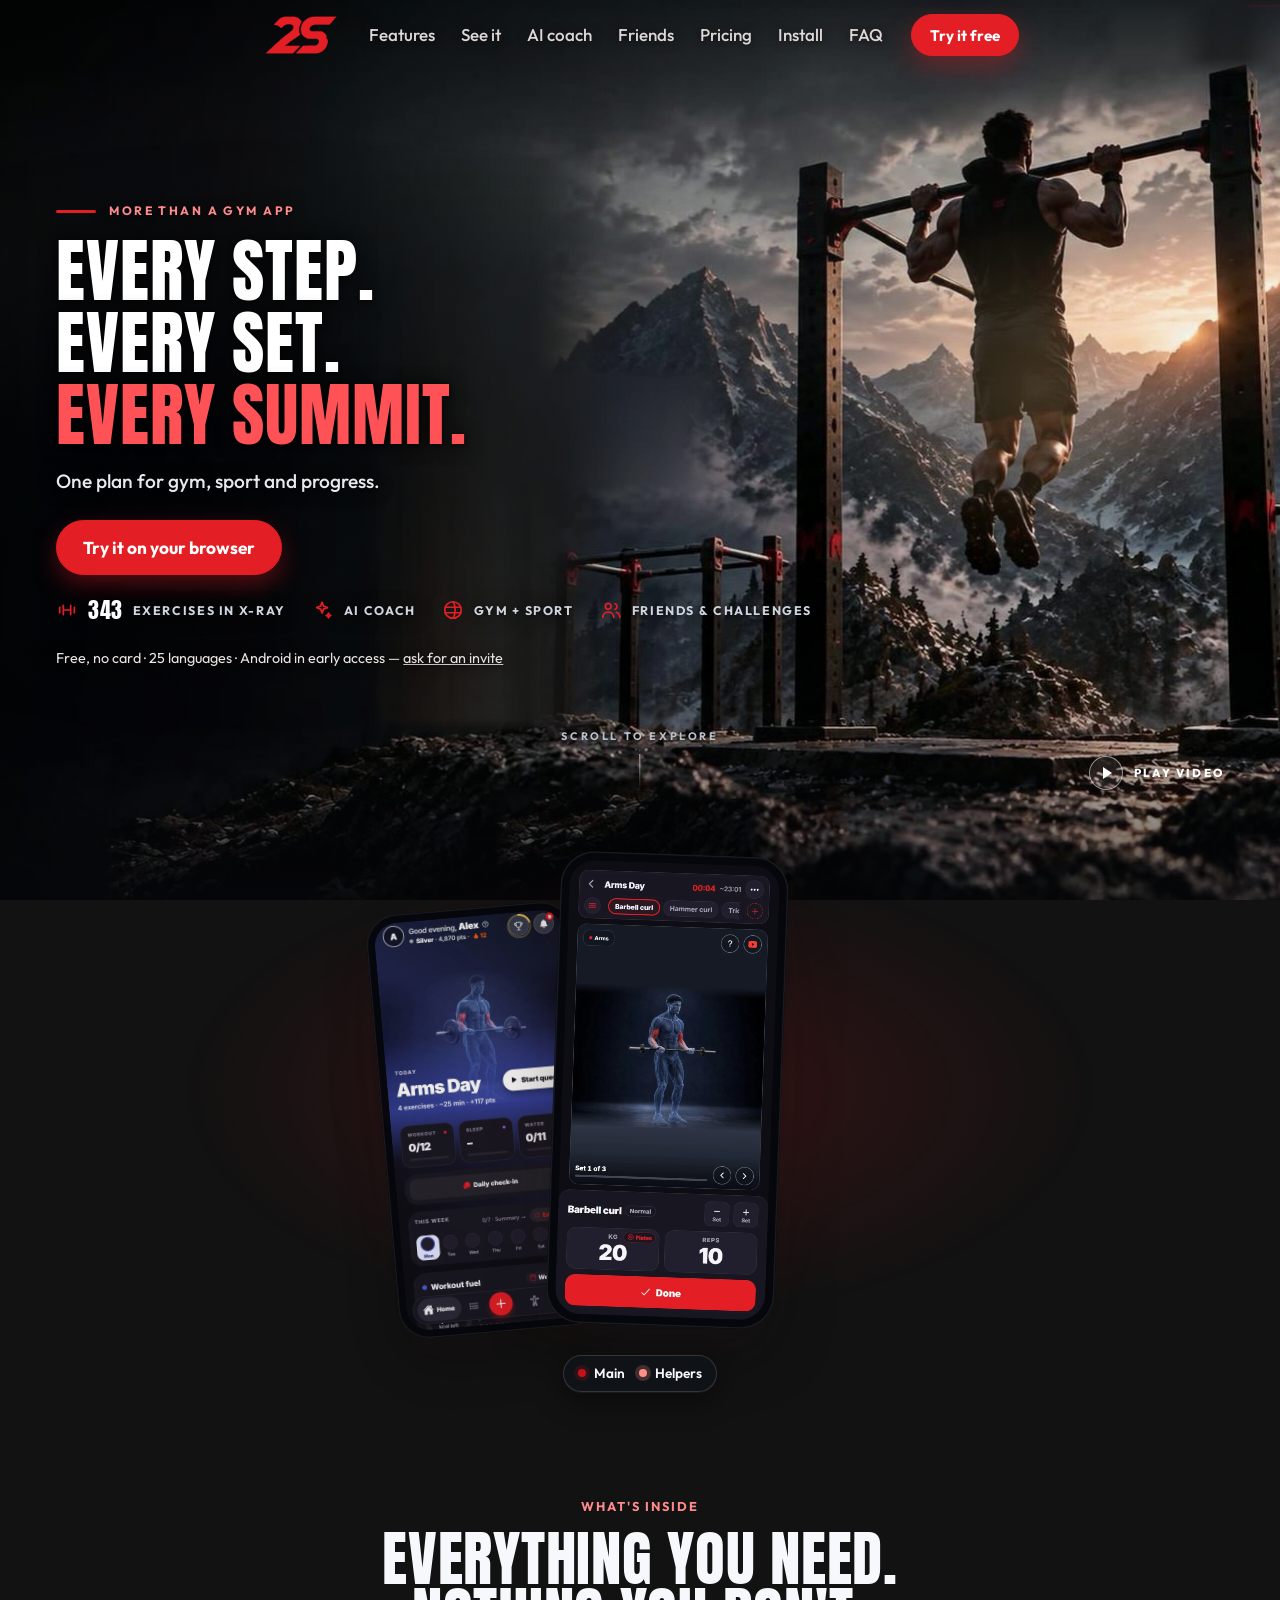
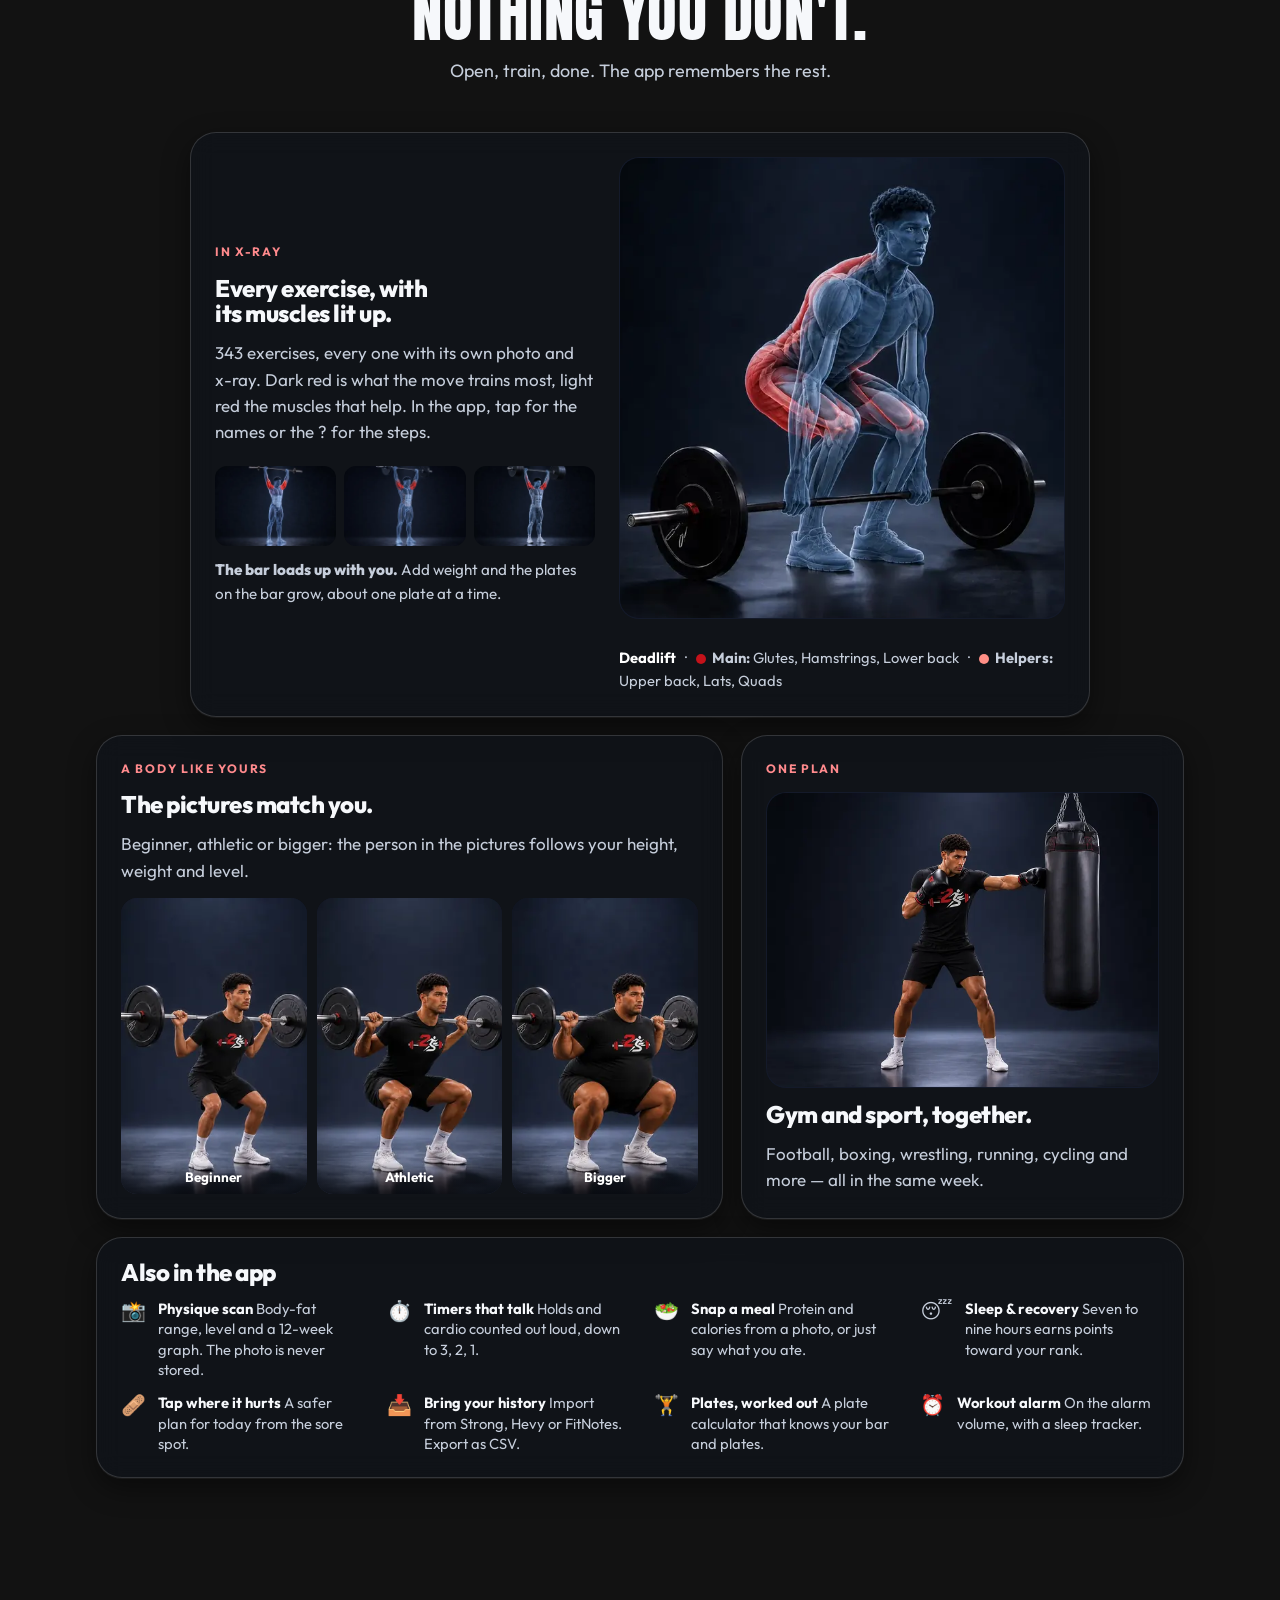
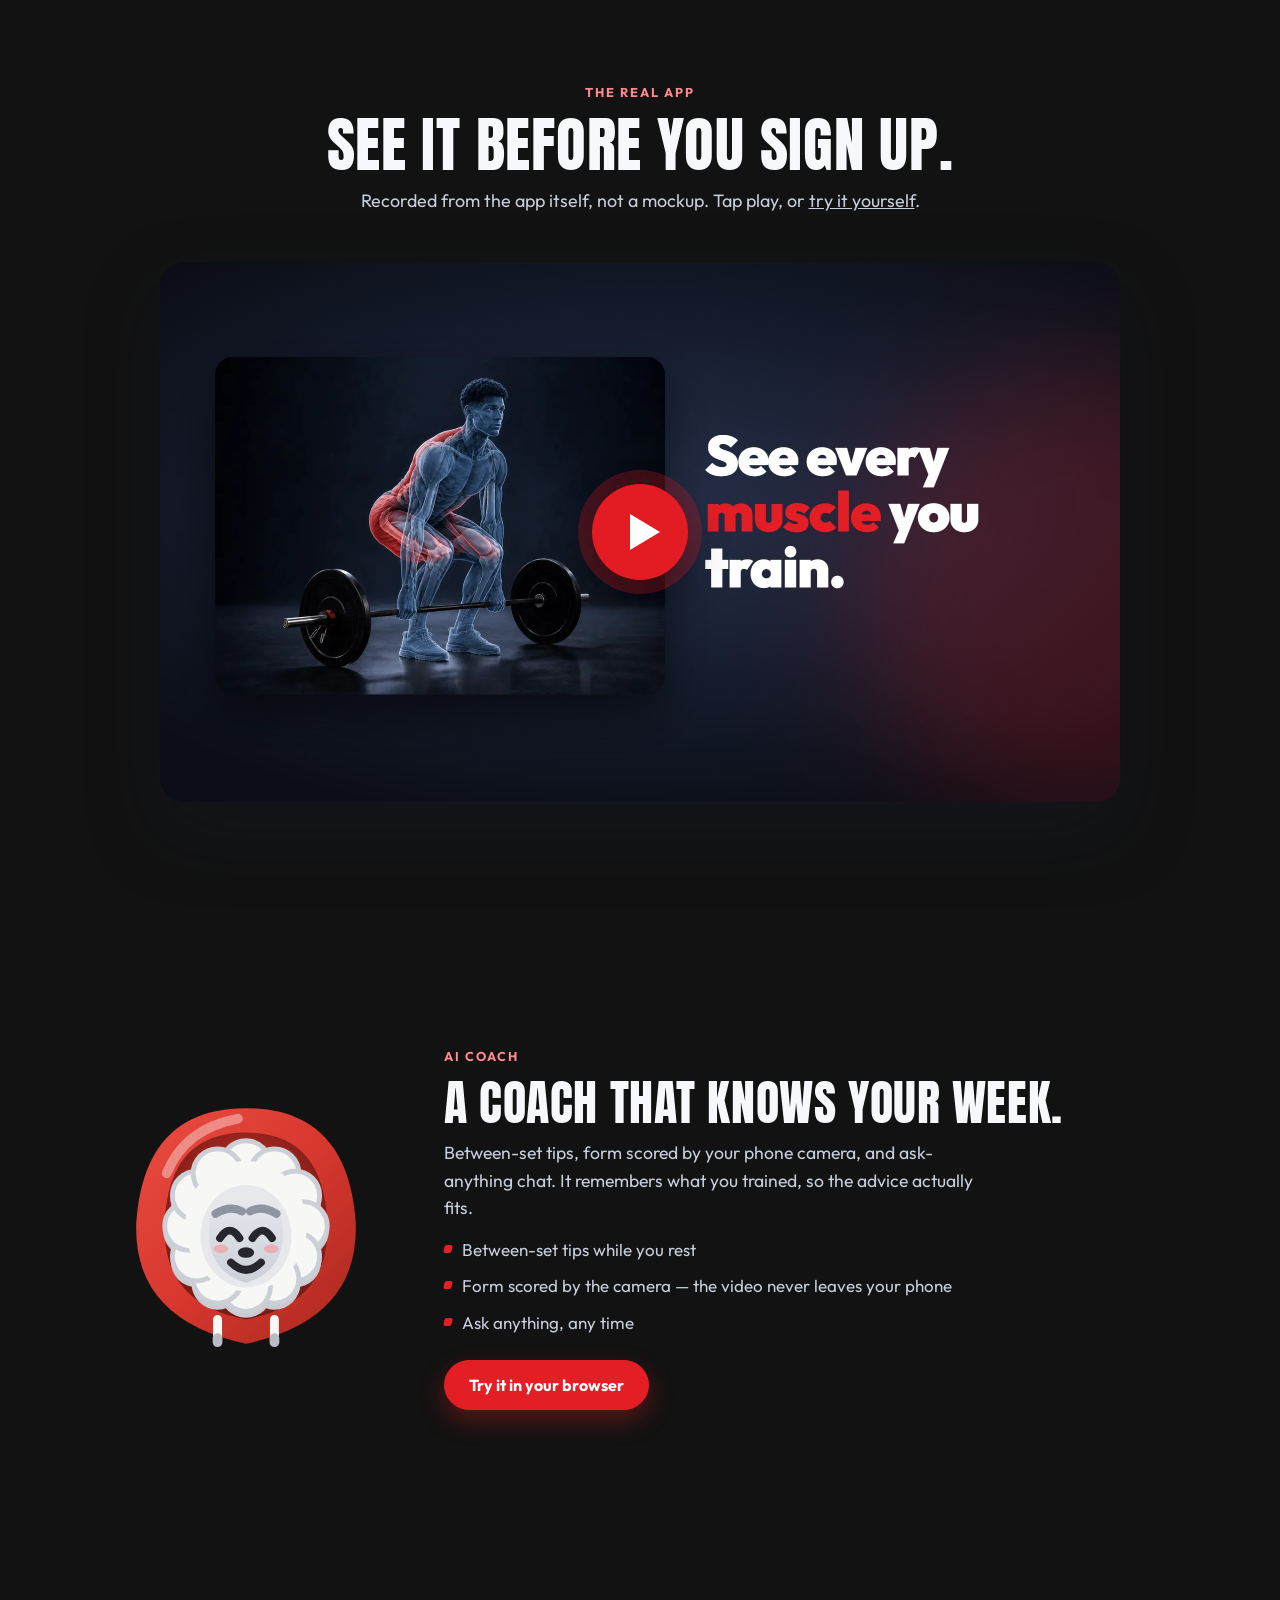
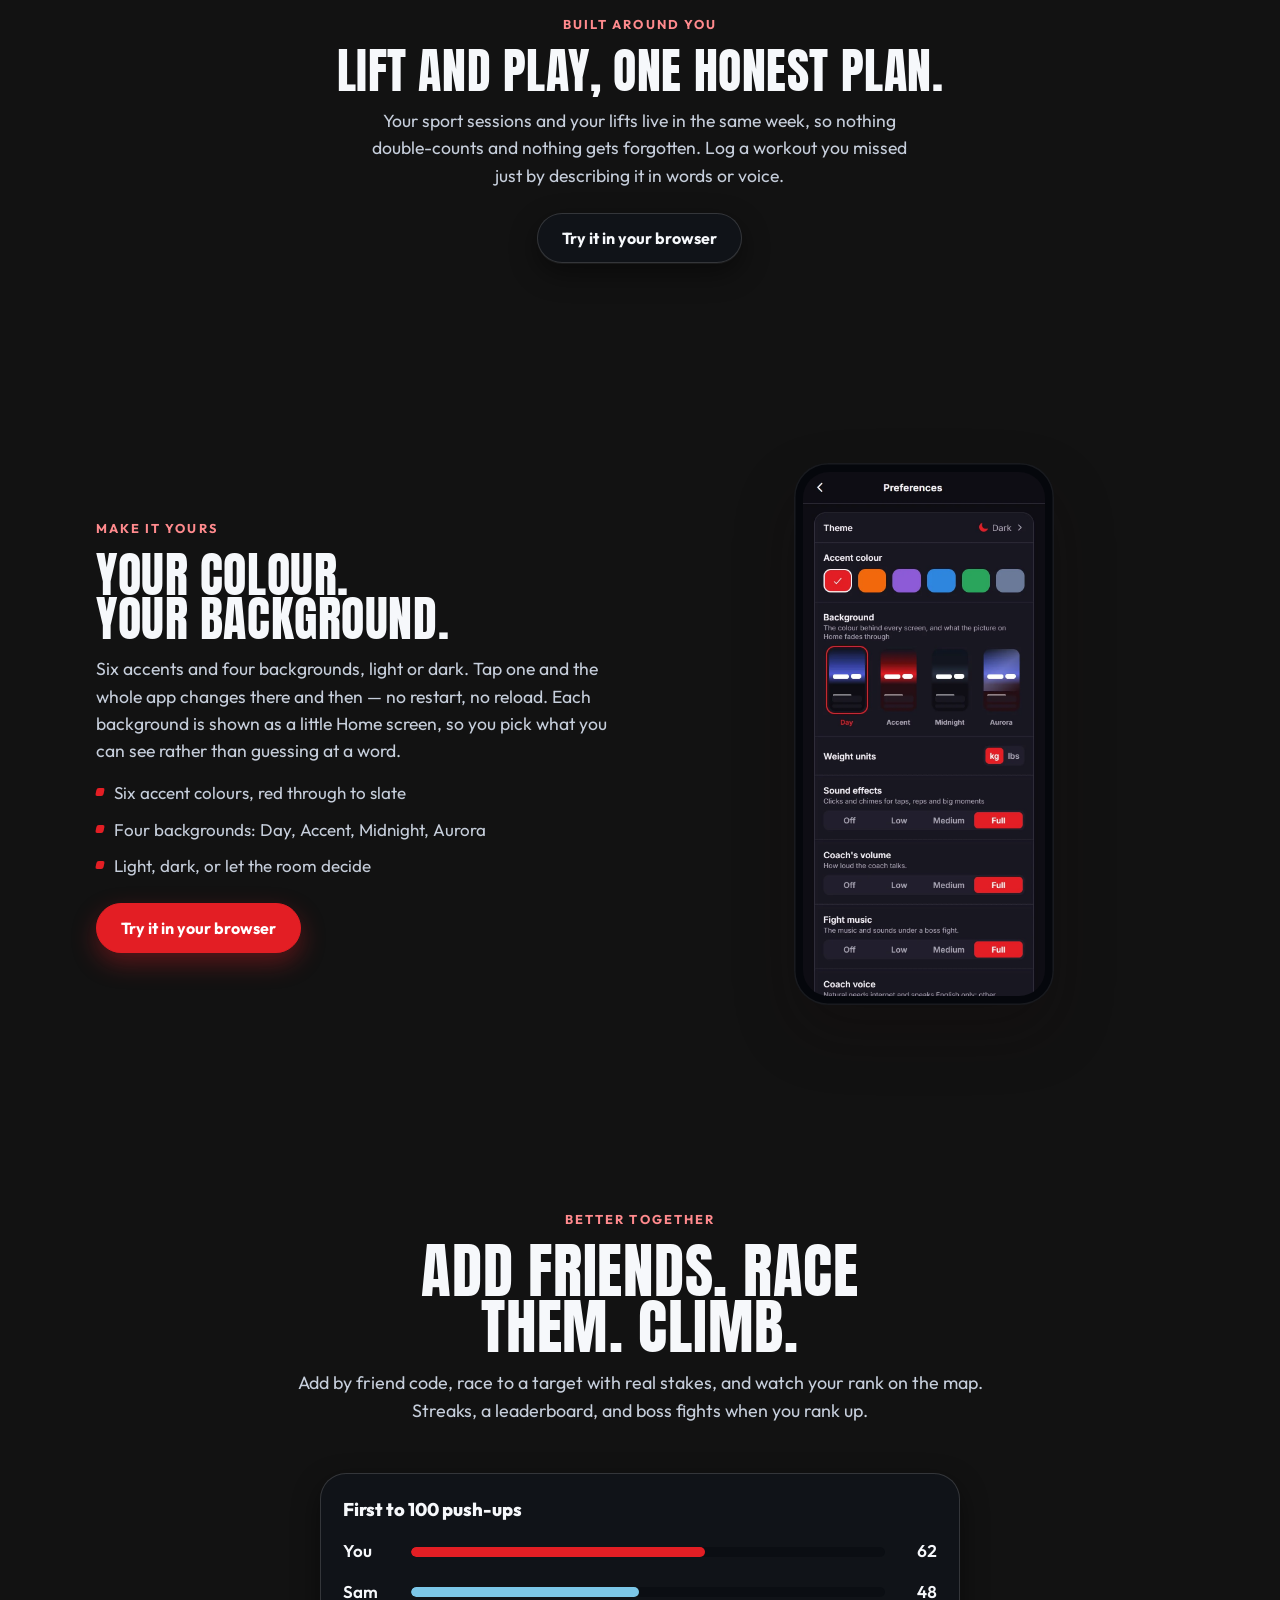
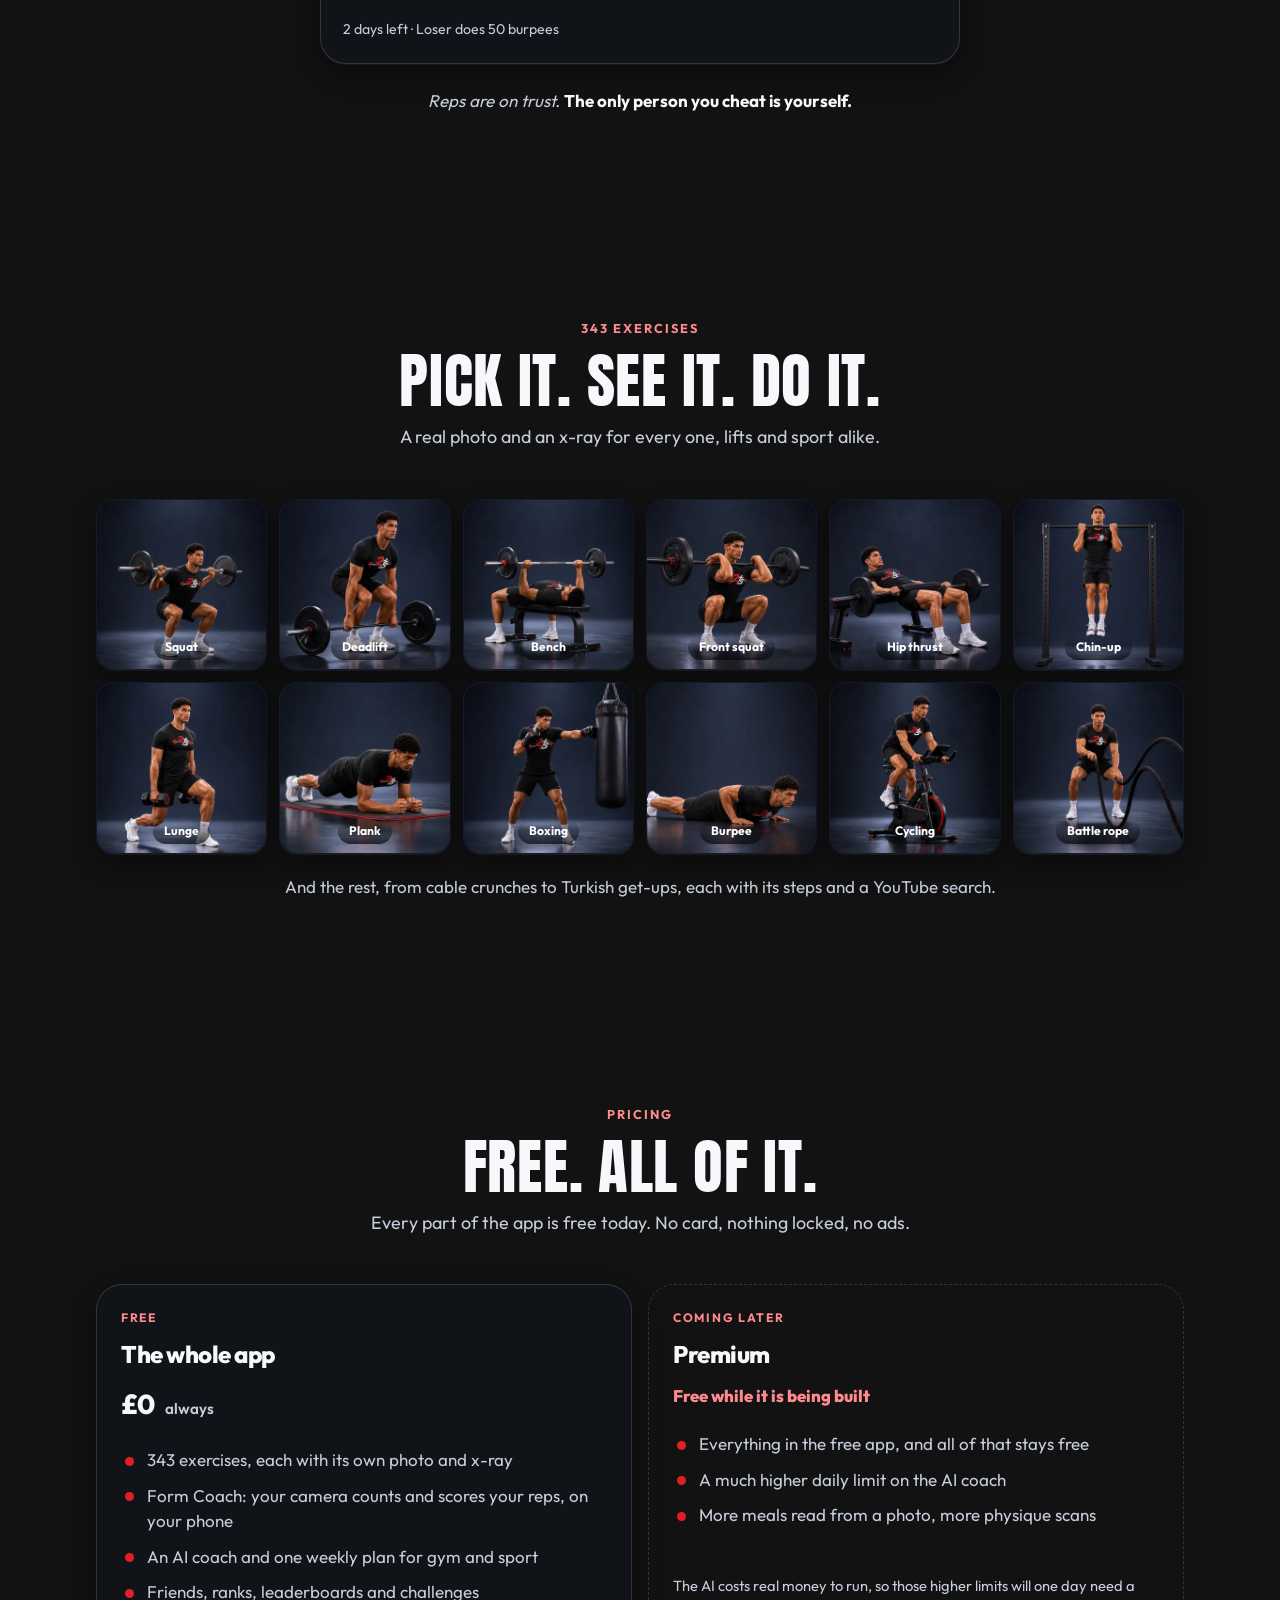
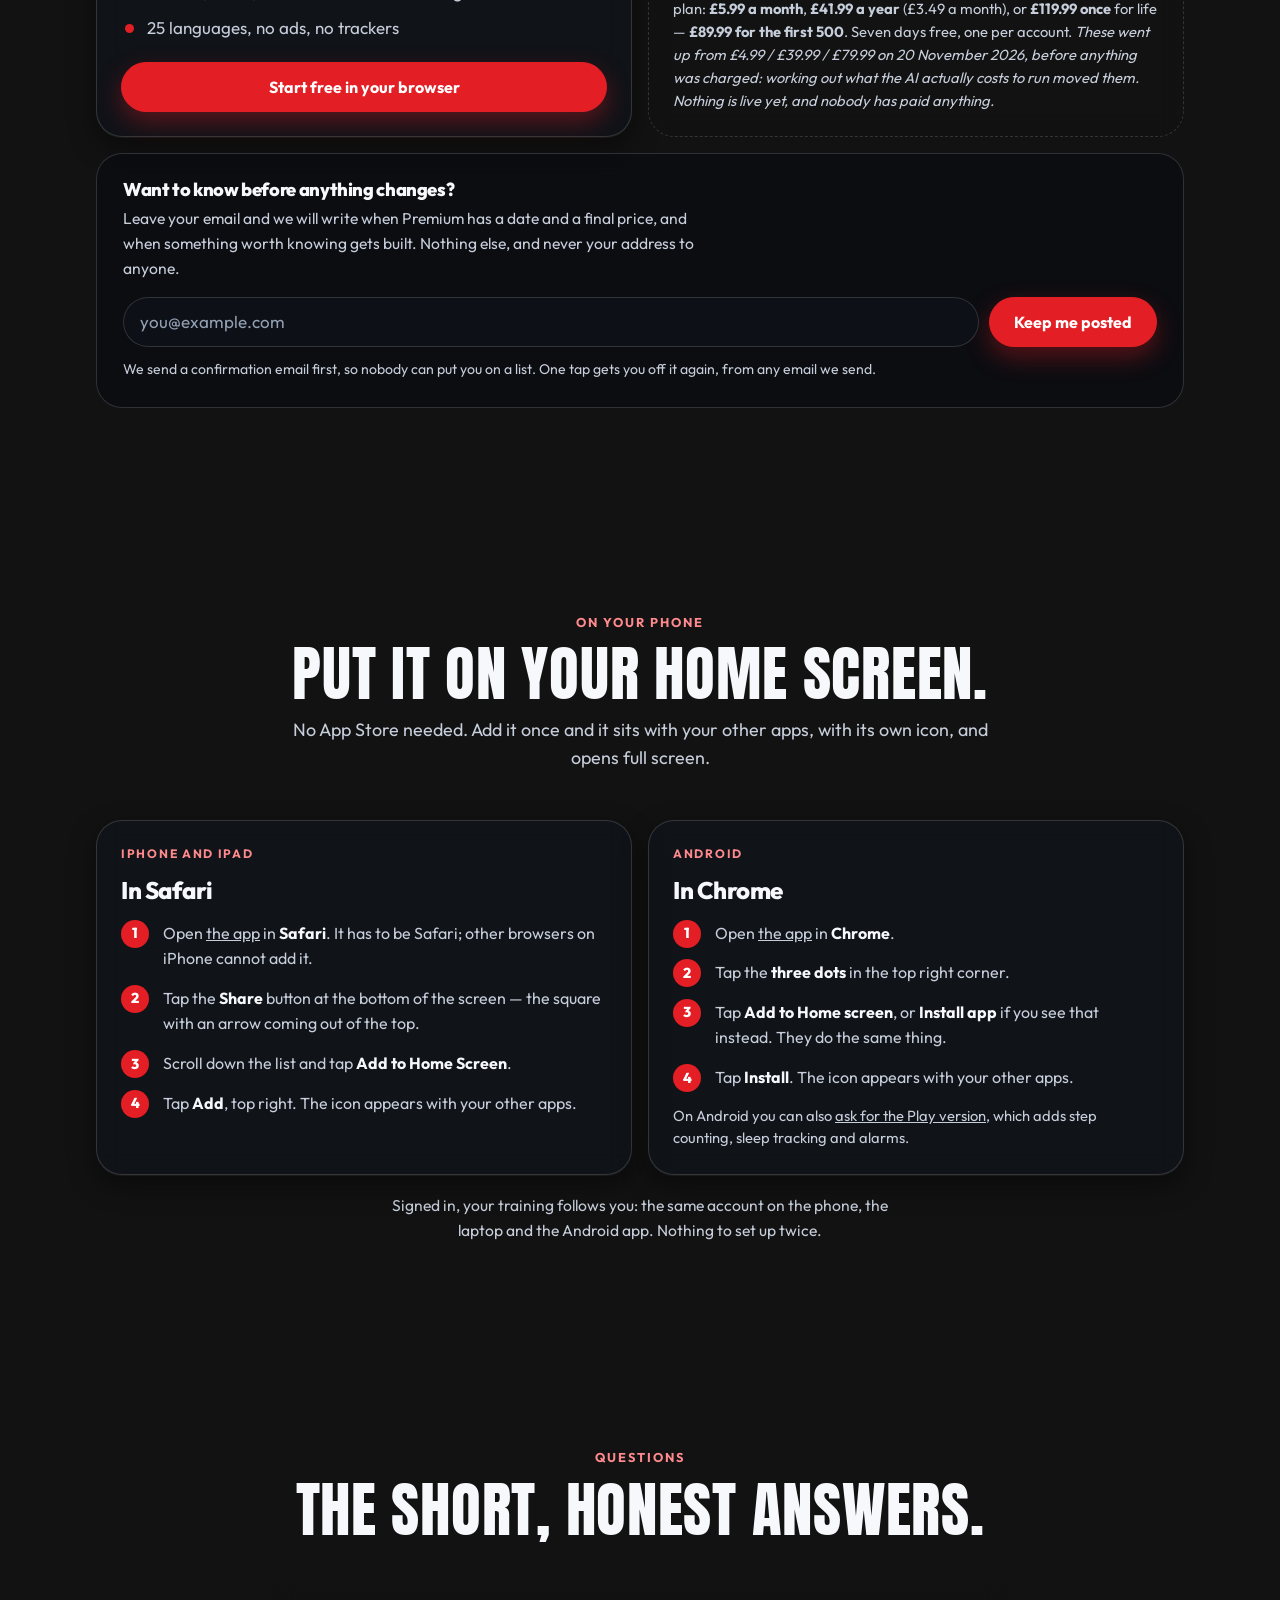
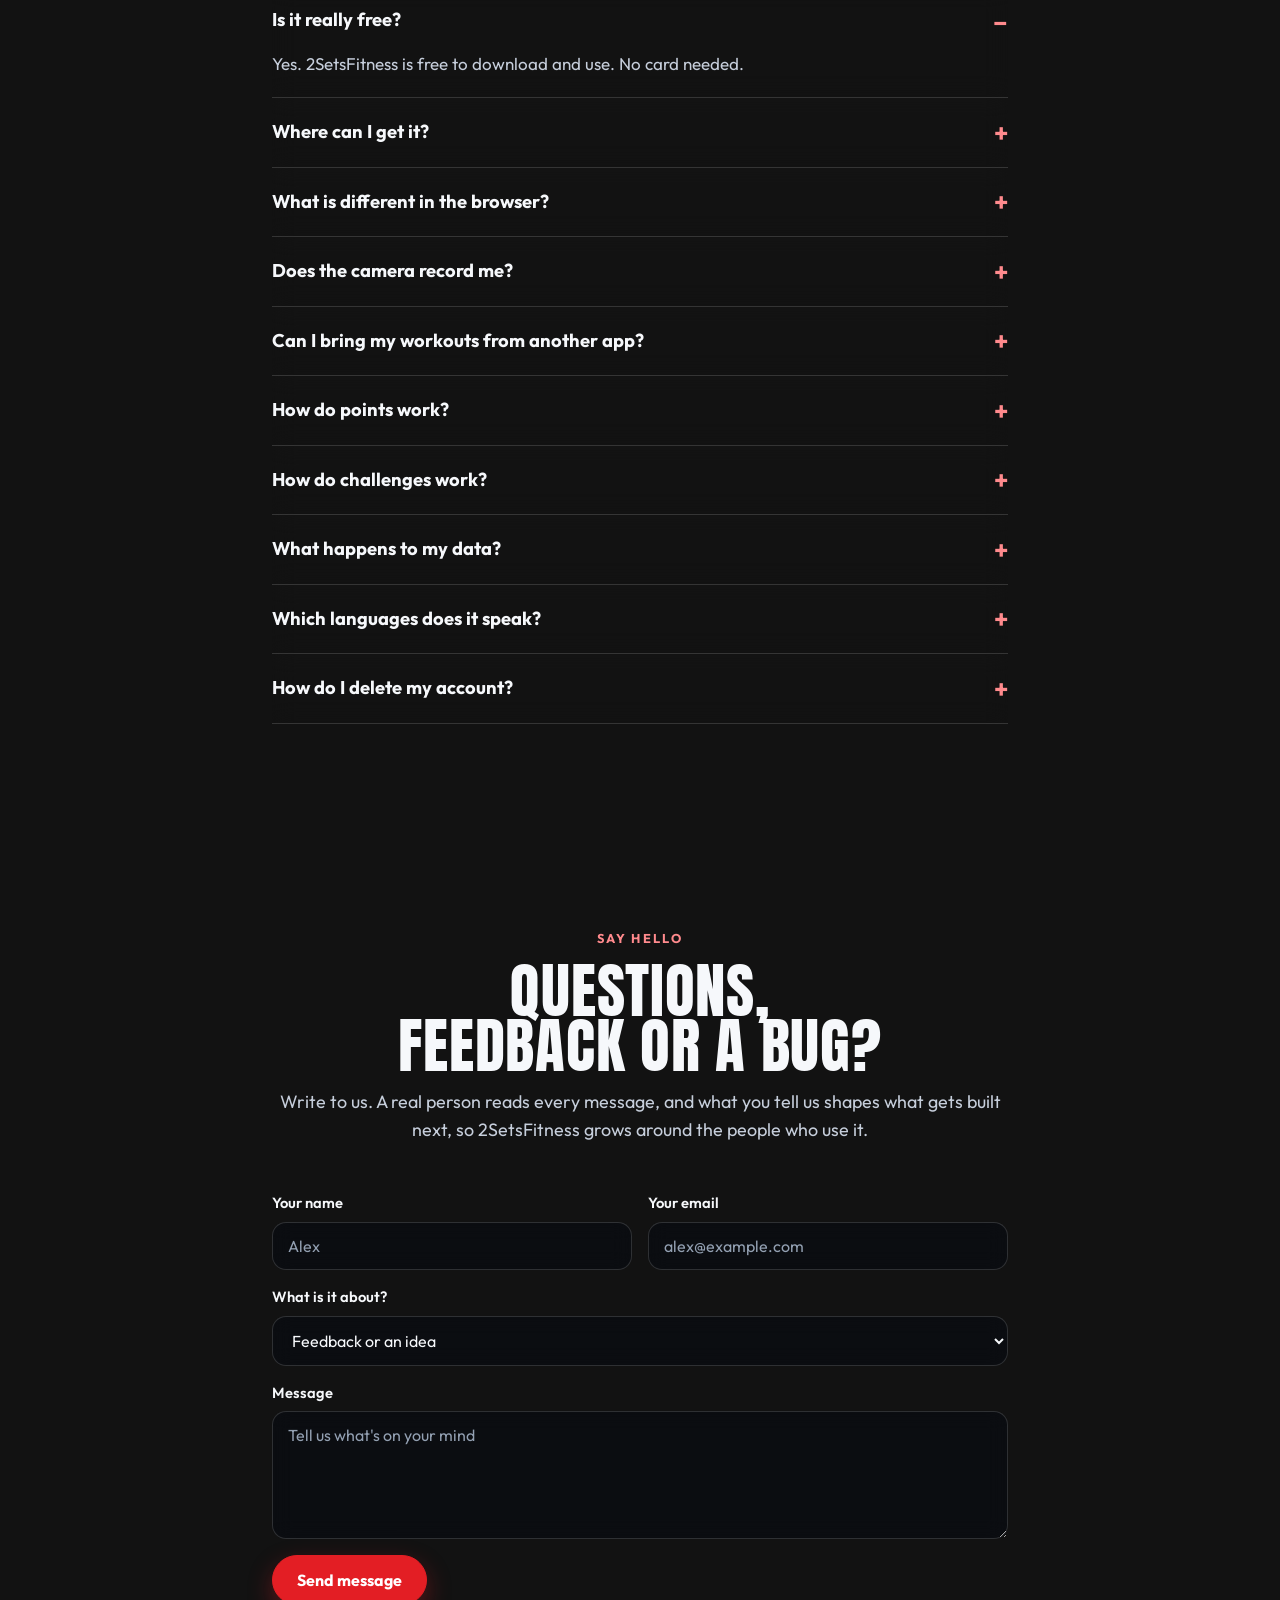
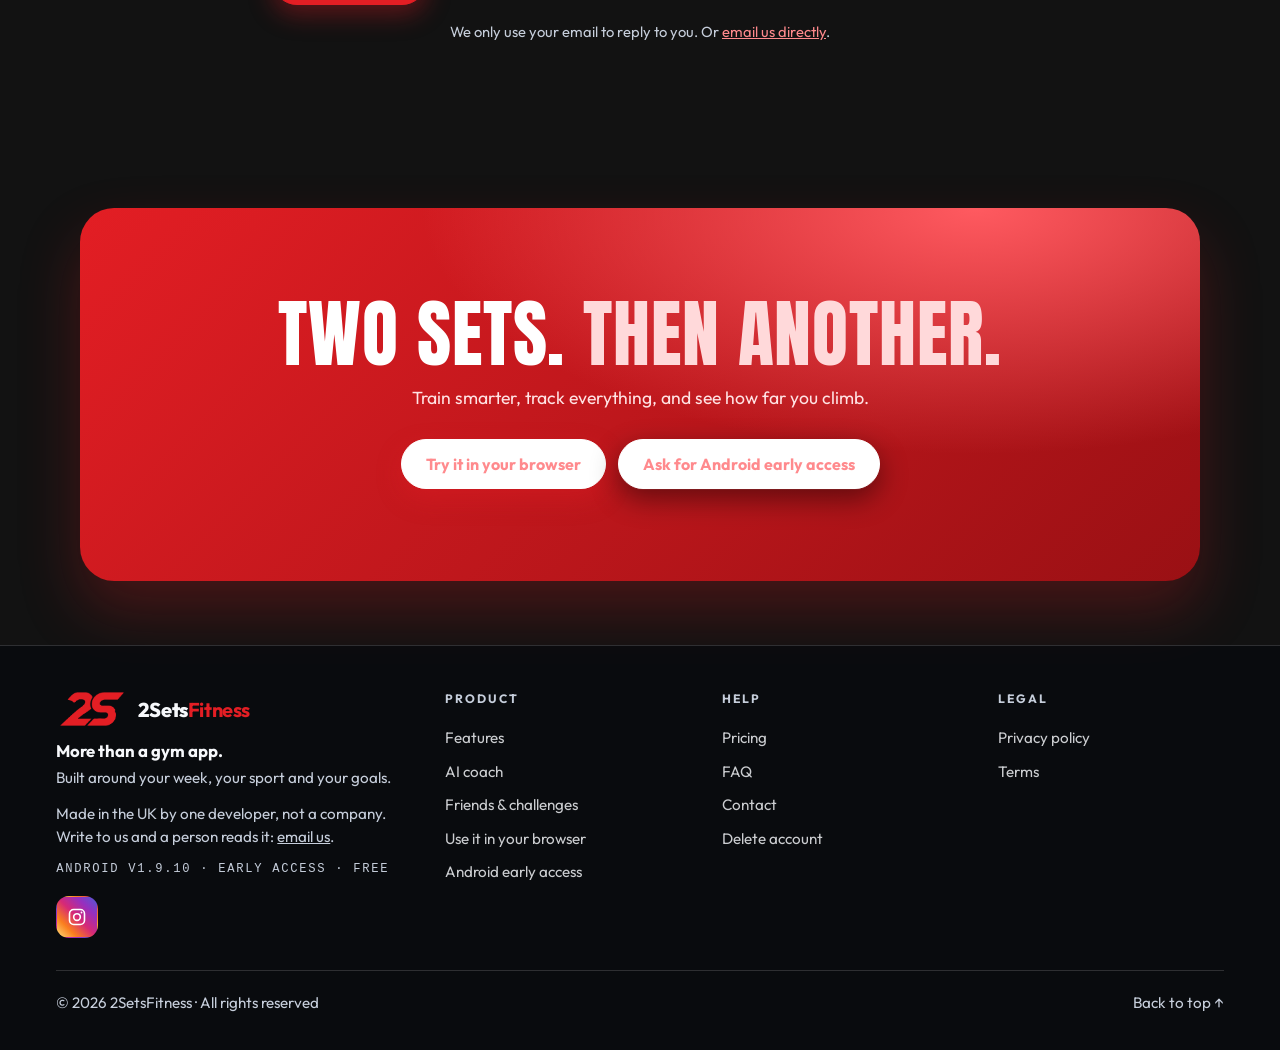
==== index.html @ d2ab6022 "More of the picture where the repair ran out The rebuilt block stopped on a short edge, so where it " ====
<!doctype html>
<html lang="en">
<head>
<meta charset="utf-8">
<meta name="viewport" content="width=device-width, initial-scale=1">
<title>2SetsFitness · See every muscle you train. Free.</title>
<meta name="description" content="A free fitness app: every exercise in x-ray with the muscles it works lit up, plates that grow with your weight, an AI coach that knows your week, one plan for gym and sport, and friends to race. Free in your browser on any phone or computer; Android in early access.">

<!-- Social preview (img/og.png, 1200x630). -->
<meta property="og:title" content="2SetsFitness — every step, every set, every summit">
<meta property="og:description" content="Free fitness app: every exercise in x-ray, an AI coach that knows your week, gym and sport in one plan, friends to race.">
<meta property="og:type" content="website">
<meta property="og:url" content="https://2setsfitness.com/">
<meta property="og:site_name" content="2SetsFitness">
<meta property="og:image" content="https://2setsfitness.com/img/og.png?v=1788fb99">
<meta property="og:image:width" content="1200">
<meta property="og:image:height" content="630">
<meta name="twitter:card" content="summary_large_image">
<meta name="twitter:image" content="https://2setsfitness.com/img/og.png?v=1788fb99">

<link rel="icon" href="img/favicon.png?v=d049a90d">
<link rel="icon" href="/favicon.ico?v=d049a90d" sizes="48x48">
<link rel="apple-touch-icon" href="img/apple-touch-icon.png?v=d049a90d">
<link rel="preconnect" href="https://fonts.googleapis.com">
<link rel="preconnect" href="https://fonts.gstatic.com" crossorigin>
<!-- reuse the current site's display font (Outfit) -->
<link href="https://fonts.googleapis.com/css2?family=Anton&family=Outfit:wght@400;500;600;700;800;900&display=swap" rel="stylesheet">
<link rel="stylesheet" href="styles.redesign.css?v=54">
<!-- the saved light/dark choice, read before a pixel is painted -->
<script>try{var t=localStorage.getItem('2s-theme');if(t==='dark'||t==='light')document.documentElement.dataset.theme=t;}catch(e){}</script>
</head>
<body>
<a class="skip" href="#main">Skip to content</a>

<!-- ANDROID AVAILABILITY ------------------------------------------------
     The Play listing is private while the app is in closed testing:
     play.google.com/store/apps/details?id=com.twosetsfitness.app answers
     404 "We are sorry, the requested URL was not found" to anyone who is
     not a tester. Every "Get it on Google Play" button on this page was
     therefore sending visitors to a dead end, so they now point at the
     browser app, which anyone can use, and Android is offered as early
     access through the contact form (which also feeds the tester count
     Google wants to see before production).
     WHEN THE APP IS LIVE ON PLAY: grep ANDROID-CTA and put the Play link
     back at each of those spots (nav, hero, pricing, closing, footer).
     The link itself: https://play.google.com/store/apps/details?id=com.twosetsfitness.app
--------------------------------------------------------------------- -->

<!-- ======================= NAV ======================= -->
<!-- The page's backdrop: the rig on the summit at sunrise, from the
     landing-page mockup. It is composed the way the mockup composes it --
     the photograph held to the right at full height, black to the left of
     it, and the bottom of the screen fading away into it (see .scene in
     styles.redesign.css). It sits outside the nav and main so the header
     sits on the photograph rather than in front of a white bar. -->
<div class="scene" aria-hidden="true">
  <!-- the picture, whole, at its own proportions. What fills the space
       beside it is a tone on .scene, not a second blurred copy of the
       picture: that copy read as the page being out of focus. -->
  <img class="photo" src="img/bg/summit-rig.jpg?v=7" alt="" width="2200" height="1238" fetchpriority="high">
  <div class="weather"><i class="drift"></i><i class="sun"></i></div>
  <div class="scrim"></div>
</div>

<header class="nav" id="nav">
  <div class="wrap">
    <a class="brand" href="#top"><img class="mk-dark" src="img/logo-2s.png?v=2" alt="" width="433" height="230"><img class="mk-light" src="img/logo-2s-light.png?v=2" alt="" width="433" height="230"><span class="word">2Sets<b>Fitness</b></span></a>
    <nav class="nav-links" aria-label="Primary">
      <a href="#features">Features</a>
      <a href="#see">See it</a>
      <a href="#coach">AI coach</a>
      <a href="#friends">Friends</a>
      <a href="#pricing">Pricing</a>
      <a href="#install">Install</a>
      <a href="#faq">FAQ</a>
      <button class="theme-toggle" id="theme-toggle" type="button" aria-pressed="false" aria-label="Switch to dark mode" title="Dark mode">
        <svg class="moon" viewBox="0 0 24 24" fill="none" stroke="currentColor" stroke-width="2" stroke-linecap="round" stroke-linejoin="round" aria-hidden="true"><path d="M20 14.5A8.5 8.5 0 0 1 9.5 4a8.5 8.5 0 1 0 10.5 10.5z"/></svg>
        <svg class="sun" viewBox="0 0 24 24" fill="none" stroke="currentColor" stroke-width="2" stroke-linecap="round" stroke-linejoin="round" aria-hidden="true"><circle cx="12" cy="12" r="4.2"/><path d="M12 2.6v2.2M12 19.2v2.2M4.3 4.3l1.6 1.6M18.1 18.1l1.6 1.6M2.6 12h2.2M19.2 12h2.2M4.3 19.7l1.6-1.6M18.1 5.9l1.6-1.6"/></svg>
      </button>
    </nav>
    <!-- ANDROID-CTA -->
    <a class="btn primary sm navcta" href="https://fitness-app-5c48a.web.app" rel="noopener">Try it free</a>
  </div>
</header>

<main id="main">
  <span id="top"></span>

  <!-- ======================= HERO =======================
       The landing-page design: the photograph carries the page (.scene,
       fixed behind everything), the copy sits on a dark wash over its left,
       and the type is the condensed caps display face. -->
  <section class="hero">
    <div class="wrap hero-inner">
      <div class="hero-copy">
        <span class="eyebrow">More than a gym app</span>
        <h1>Every step.<br>Every set.<br><span class="red">Every summit.</span></h1>
        <p class="lede">One plan for gym, sport and progress.</p>
        <div class="cta-row">
          <a class="btn primary big" href="https://fitness-app-5c48a.web.app" rel="noopener">Try it on your browser</a>
        </div>
        <ul class="hstats">
          <li>
            <svg viewBox="0 0 24 24" aria-hidden="true"><path d="M4 9v6M8 7v10M16 7v10M20 9v6M8 12h8"/></svg>
            <b>343</b><span>exercises in x-ray</span>
          </li>
          <li>
            <svg viewBox="0 0 24 24" aria-hidden="true"><path d="M11 3.5l1.6 4.3 4.3 1.6-4.3 1.6L11 15.3 9.4 11 5.1 9.4 9.4 7.8z"/><path d="M18 15.4l.7 1.9 1.9.7-1.9.7-.7 1.9-.7-1.9-1.9-.7 1.9-.7z"/></svg>
            <span>AI coach</span>
          </li>
          <li>
            <svg viewBox="0 0 24 24" aria-hidden="true"><circle cx="12" cy="12" r="9"/><path d="M12 3c3 3.4 3 14.2 0 18M3.4 9h17.2M3.4 15h17.2"/></svg>
            <span>Gym + sport</span>
          </li>
          <li>
            <svg viewBox="0 0 24 24" aria-hidden="true"><circle cx="9" cy="8" r="3.2"/><path d="M3 20c0-3.3 2.7-5.6 6-5.6s6 2.3 6 5.6"/><path d="M16.4 5.2a3.2 3.2 0 0 1 0 6.1M17.9 14.6c2.1.6 3.7 2.5 3.7 5.4"/></svg>
            <span>Friends &amp; challenges</span>
          </li>
        </ul>
        <!-- ANDROID-CTA -->
        <p class="cta-note">Free, no card · 25 languages · Android in early access — <a href="#contact">ask for an invite</a></p>
      </div>
    </div>

    <div class="herofoot">
      <div class="wrap herofoot-in">
        <a class="scrollcue" href="#features"><span>Scroll to explore</span><i aria-hidden="true"></i></a>
        <a class="playcue" href="#see"><i aria-hidden="true"></i><span>Play video</span></a>
      </div>
    </div>
  </section>

  <!-- The real app, straight under the hero: the hero is the photograph now,
       so the phones get their own strip rather than disappearing. -->
  <section class="peek" aria-label="The app">
    <div class="wrap">
      <!-- hero visual: the real app (screenshots of the web app), a workout in
           x-ray in front, Home behind -->
      <div class="hero-visual phones">
        <figure class="phone back"><img src="img/app/home.webp?v=3" alt="The app's Home screen: today's Arms Day in x-ray, Start quest beside it, and the week underneath" width="390" height="844"></figure>
        <figure class="phone front"><img src="img/app/muscles.webp?v=3" alt="A barbell curl in x-ray, the biceps lit red, with the set's weight and reps under it" width="390" height="844" fetchpriority="high"></figure>
        <span class="orb-chip"><i class="main"></i>Main <i class="help"></i>Helpers</span>
      </div>
    </div>
  </section>

  <!-- ======================= FEATURE SHOWCASE ======================= -->
  <section id="features" class="band">
    <div class="wrap">
      <div class="sec-head">
        <span class="eyebrow">What's inside</span>
        <h2>Everything you need. Nothing you don't.</h2>
        <p>Open, train, done. The app remembers the rest.</p>
      </div>

      <div class="grid">
        <!-- ONE big feature tile: an x-ray + the bar loading up -->
        <article class="tile feature-big w-full">
          <div class="big-split">
          <div class="big-copy">
          <span class="tag">In x-ray</span>
          <h3>Every exercise, with its muscles lit up.</h3>
          <p>343 exercises, every one with its own photo and x-ray. Dark red is what the move trains most, light red the muscles that help. In the app, tap for the names or the ? for the steps.</p>
          <figure class="plates" aria-label="The bar loading up as the weight goes up">
            <div class="plate-row">
              <img src="img/x/plates-light.webp?v=2" alt="5 kg a side" loading="lazy">
              <img src="img/x/plates-mid.webp?v=2" alt="20 kg a side" loading="lazy">
              <img src="img/x/plates-heavy.webp?v=2" alt="60 kg a side" loading="lazy">
            </div>
            <figcaption><b>The bar loads up with you.</b> Add weight and the plates on the bar grow, about one plate at a time.</figcaption>
          </figure>
          </div>
          <div class="duo">
            <div class="media dark">
              <img id="exImg" src="img/x/ex-deadlift.webp" alt="Deadlift in x-ray: glutes, hamstrings and lower back lit dark red" loading="lazy" width="900" height="675">
            </div>
            <div class="ex-try">
              <p class="ex-muscles" id="exMuscles" aria-live="polite"></p>
            </div>

          </div>
          </div>
        </article>
        <!-- row of three small tiles -->
        <article class="tile w-main builds-tile">
          <span class="tag">A body like yours</span>
          <h3>The pictures match you.</h3>
          <p>Beginner, athletic or bigger: the person in the pictures follows your height, weight and level.</p>
          <div class="builds">
            <figure><img src="img/x/build-beginner.webp?v=2" alt="" loading="lazy"><figcaption>Beginner</figcaption></figure>
            <figure><img src="img/x/build-athletic.webp?v=2" alt="" loading="lazy"><figcaption>Athletic</figcaption></figure>
            <figure><img src="img/x/build-heavier.webp?v=2" alt="" loading="lazy"><figcaption>Bigger</figcaption></figure>
          </div>
        </article>
        <!-- tall supporting tile: gym AND sport -->
        <article class="tile w-side sport-tile">
          <span class="tag">One plan</span>
          <div class="media dark tall">
            <img src="img/x/boxing.webp" alt="Hitting a heavy bag" loading="lazy">
          </div>
          <h3>Gym and sport, together.</h3>
          <p>Football, boxing, wrestling, running, cycling and more — all in the same week.</p>
        </article>
        <article class="tile w-full also">
          <h3 class="also-h">Also in the app</h3>
          <ul class="also-list">
            <li><span class="ic" aria-hidden="true">📸</span><span><b>Physique scan</b> Body-fat range, level and a 12-week graph. The photo is never stored.</span></li>
            <li><span class="ic" aria-hidden="true">⏱️</span><span><b>Timers that talk</b> Holds and cardio counted out loud, down to 3, 2, 1.</span></li>
            <li><span class="ic" aria-hidden="true">🥗</span><span><b>Snap a meal</b> Protein and calories from a photo, or just say what you ate.</span></li>
            <li><span class="ic" aria-hidden="true">😴</span><span><b>Sleep &amp; recovery</b> Seven to nine hours earns points toward your rank.</span></li>
            <li><span class="ic" aria-hidden="true">🩹</span><span><b>Tap where it hurts</b> A safer plan for today from the sore spot.</span></li>
            <li><span class="ic" aria-hidden="true">📥</span><span><b>Bring your history</b> Import from Strong, Hevy or FitNotes. Export as CSV.</span></li>
            <li><span class="ic" aria-hidden="true">🏋️</span><span><b>Plates, worked out</b> A plate calculator that knows your bar and plates.</span></li>
            <li><span class="ic" aria-hidden="true">⏰</span><span><b>Workout alarm</b> On the alarm volume, with a sleep tracker.</span></li>
          </ul>
        </article>
      </div>
    </div>
  </section>

  <!-- ======================= SEE IT (real screens + video) ======================= -->
  <section id="see">
    <div class="wrap">
      <div class="sec-head">
        <span class="eyebrow">The real app</span>
        <h2>See it before you sign up.</h2>
        <p>Recorded from the app itself, not a mockup. Tap play, or <a href="https://fitness-app-5c48a.web.app" rel="noopener">try it yourself</a>.</p>
      </div>
      <!-- the 29 s launch video, made from the real screens -->
      <div class="trailer" id="trailer"><video playsinline preload="metadata" poster="img/app/trailer.jpg?v=2" src="img/app/trailer.mp4?v=3" aria-label="29-second launch video: every muscle in x-ray, pictures that match your build, an AI coach that knows your week, the camera form coach, and ranks to climb with friends"></video><button class="tplay" type="button" aria-label="Play the 29-second video"><span aria-hidden="true"></span></button></div>
    </div>
  </section>

  <!-- ======================= AI COACH (split) ======================= -->
  <section id="coach">
    <div class="wrap split">
      <figure class="coach-face" aria-hidden="true">
        <svg class="coach-svg" width="260" height="260" xmlns="http://www.w3.org/2000/svg" viewBox="0 0 64 64" role="img" aria-label="The AI coach"><defs><linearGradient id="hood_web" x1="0" y1="0" x2="1" y2="1"><stop offset="0" stop-color="#EA4D42"/><stop offset="0.5" stop-color="#D7372E"/><stop offset="1" stop-color="#A9281F"/></linearGradient><radialGradient id="in_web" cx="0.5" cy="0.42" r="0.62"><stop offset="0.55" stop-color="#A2271F"/><stop offset="1" stop-color="#6E1712"/></radialGradient><linearGradient id="face_web" x1="0" y1="0" x2="0" y2="1"><stop offset="0" stop-color="#E4E7ED"/><stop offset="1" stop-color="#CBCFD8"/></linearGradient></defs><path d="M32 3 Q57 3 59 31 Q60 55 32 61 Q4 55 5 31 Q7 3 32 3 Z" fill="url(#hood_web)"/><path d="M12.5 19 Q17 8 30 5.6" fill="none" stroke="#FFFFFF" stroke-opacity="0.38" stroke-width="2.4" stroke-linecap="round"/><path d="M32 9 Q51 9 52 31 Q53 51 32 55 Q11 51 12 31 Q13 9 32 9 Z" fill="url(#in_web)"/><g fill="#C9CBD3"><circle cx="32" cy="18.2" r="6.4"/><circle cx="39" cy="20.21" r="6.4"/><circle cx="44.12" cy="25.7" r="6.4"/><circle cx="46" cy="33.2" r="6.4"/><circle cx="44.12" cy="40.7" r="6.4"/><circle cx="39" cy="46.19" r="6.4"/><circle cx="32" cy="48.2" r="6.4"/><circle cx="25" cy="46.19" r="6.4"/><circle cx="19.88" cy="40.7" r="6.4"/><circle cx="18" cy="33.2" r="6.4"/><circle cx="19.88" cy="25.7" r="6.4"/><circle cx="25" cy="20.21" r="6.4"/></g><g fill="#F7F7F5" stroke="#CDCFD6" stroke-width="1.2"><circle cx="32" cy="17" r="6"/><circle cx="39" cy="19.01" r="6"/><circle cx="44.12" cy="24.5" r="6"/><circle cx="46" cy="32" r="6"/><circle cx="44.12" cy="39.5" r="6"/><circle cx="39" cy="44.99" r="6"/><circle cx="32" cy="47" r="6"/><circle cx="25" cy="44.99" r="6"/><circle cx="19.88" cy="39.5" r="6"/><circle cx="18" cy="32" r="6"/><circle cx="19.88" cy="24.5" r="6"/><circle cx="25" cy="19.01" r="6"/></g><ellipse cx="32" cy="32" rx="15" ry="16" fill="#F7F7F5"/><ellipse cx="32" cy="34.5" rx="11.2" ry="12.6" fill="#E7E8EC"/><path d="M23 32 Q23 26 32 26 Q41 26 41 32 Q42 43 32 46 Q22 43 23 32 Z" fill="url(#face_web)"/><g transform="translate(32 34) scale(1)"><path d="M-7.5 -5 q3.5 -2.2 6.5 -.6 M7.5 -5 q-3.5 -2.2 -6.5 -.6" fill="none" stroke="#8E94A2" stroke-width="2" stroke-linecap="round" stroke-linejoin="round"/><path d="M-6.4 1 Q-4 -2.6799999999999997 -1.6 1" fill="none" stroke="#26272D" stroke-width="1.9" stroke-linecap="round" stroke-linejoin="round"/><path d="M1.6 1 Q4 -2.6799999999999997 6.4 1" fill="none" stroke="#26272D" stroke-width="1.9" stroke-linecap="round" stroke-linejoin="round"/><ellipse cx="-6.2" cy="3.6" rx="1.8" ry="1.05" fill="#F2A0A0" fill-opacity="0.75"/><ellipse cx="6.2" cy="3.6" rx="1.8" ry="1.05" fill="#F2A0A0" fill-opacity="0.75"/><ellipse cx="0" cy="4.5" rx="2" ry="1.3" fill="#26272D"/><path d="M-3.7 7 Q0 10.6 3.7 7" fill="none" stroke="#26272D" stroke-width="1.9" stroke-linecap="round" stroke-linejoin="round"/></g><path d="M25 55 v4.4 M39 55 v4.4" stroke="#F7F7F5" stroke-width="2.2" stroke-linecap="round"/><path d="M25 59.6 v1 M39 59.6 v1" stroke="#B9BCC5" stroke-width="2.4" stroke-linecap="round"/></svg>
      </figure>
      <div class="copy">
        <span class="eyebrow">AI coach</span>
        <h2>A coach that knows your week.</h2>
        <p>Between-set tips, form scored by your phone camera, and ask-anything chat. It remembers what you trained, so the advice actually fits.</p>
        <ul class="list">
          <li>Between-set tips while you rest</li>
          <li>Form scored by the camera — the video never leaves your phone</li>
          <li>Ask anything, any time</li>
        </ul>
        <div class="cta-row">
          <a class="btn primary" href="https://fitness-app-5c48a.web.app" rel="noopener">Try it in your browser</a>
        </div>
      </div>
    </div>
  </section>

  <!-- ======================= GYM & SPORT (split, flipped) ======================= -->
  <section class="band">
    <div class="wrap split solo">
      <div class="copy">
        <span class="eyebrow">Built around you</span>
        <h2>Lift and play, one honest plan.</h2>
        <p>Your sport sessions and your lifts live in the same week, so nothing double-counts and nothing gets forgotten. Log a workout you missed just by describing it in words or voice.</p>
        <div class="cta-row">
          <!-- ANDROID-CTA -->
          <a class="btn" href="https://fitness-app-5c48a.web.app" rel="noopener">Try it in your browser</a>
        </div>
      </div>
    </div>
  </section>

  <!-- ======================= MAKE IT YOURS ======================= -->
  <section id="yours">
    <div class="wrap split">
      <div class="copy">
        <span class="eyebrow">Make it yours</span>
        <h2>Your colour. Your background.</h2>
        <p>Six accents and four backgrounds, light or dark. Tap one and the whole app changes there and then — no restart, no reload. Each background is shown as a little Home screen, so you pick what you can see rather than guessing at a word.</p>
        <ul class="list">
          <li>Six accent colours, red through to slate</li>
          <li>Four backgrounds: Day, Accent, Midnight, Aurora</li>
          <li>Light, dark, or let the room decide</li>
        </ul>
        <div class="cta-row">
          <!-- ANDROID-CTA -->
          <a class="btn primary" href="https://fitness-app-5c48a.web.app" rel="noopener">Try it in your browser</a>
        </div>
      </div>
      <figure class="phone solo-shot">
        <img src="img/app/yours.webp?v=1" alt="The app's Preferences screen: six accent colour swatches, and four backgrounds each shown as a small Home screen" loading="lazy" width="390" height="844">
      </figure>
    </div>
  </section>

  <!-- ======================= FRIENDS & COMPETITION ======================= -->
  <section id="friends">
    <div class="wrap">
      <div class="sec-head">
        <span class="eyebrow">Better together</span>
        <h2>Add friends. Race them. Climb.</h2>
        <p>Add by friend code, race to a target with real stakes, and watch your rank on the map. Streaks, a leaderboard, and boss fights when you rank up.</p>
      </div>

      <div class="compete-grid solo">
        <!-- the race card visual -->
        <div class="race" aria-label="Example challenge">
          <div class="race-title">First to 100 push-ups</div>
          <div class="r">
            <span>You</span>
            <span class="track"><i style="width:62%"></i></span>
            <span class="num">62</span>
          </div>
          <div class="r">
            <span>Sam</span>
            <span class="track"><i class="cool" style="width:48%"></i></span>
            <span class="num">48</span>
          </div>
          <small>2 days left · Loser does 50 burpees</small>
        </div>
      </div>

      <p class="honest">Reps are on trust. <b>The only person you cheat is yourself.</b></p>
    </div>
  </section>

  <!-- ======================= EXERCISE WALL ======================= -->
  <section class="band">
    <div class="wrap">
      <div class="sec-head">
        <span class="eyebrow">343 exercises</span>
        <h2>Pick it. See it. Do it.</h2>
        <p>A real photo and an x-ray for every one, lifts and sport alike.</p>
      </div>
      <!-- product-in-use thumbnails (all real files in img/thumbs/) -->
      <div class="wall dark">
        <figure><img src="img/x/wall/squat.webp" alt="" loading="lazy"><figcaption>Squat</figcaption></figure>
        <figure><img src="img/x/wall/deadlift.webp" alt="" loading="lazy"><figcaption>Deadlift</figcaption></figure>
        <figure><img src="img/x/wall/bench.webp" alt="" loading="lazy"><figcaption>Bench</figcaption></figure>
        <figure><img src="img/x/wall/front-squat.webp" alt="" loading="lazy"><figcaption>Front squat</figcaption></figure>
        <figure><img src="img/x/wall/hip-thrust.webp" alt="" loading="lazy"><figcaption>Hip thrust</figcaption></figure>
        <figure><img src="img/x/wall/chinup.webp" alt="" loading="lazy"><figcaption>Chin-up</figcaption></figure>
        <figure><img src="img/x/wall/lunge.webp" alt="" loading="lazy"><figcaption>Lunge</figcaption></figure>
        <figure><img src="img/x/wall/plank.webp" alt="" loading="lazy"><figcaption>Plank</figcaption></figure>
        <figure><img src="img/x/wall/boxing-bag.webp" alt="" loading="lazy"><figcaption>Boxing</figcaption></figure>
        <figure><img src="img/x/wall/burpee.webp" alt="" loading="lazy"><figcaption>Burpee</figcaption></figure>
        <figure><img src="img/x/wall/cycling.webp" alt="" loading="lazy"><figcaption>Cycling</figcaption></figure>
        <figure><img src="img/x/wall/battle-rope.webp" alt="" loading="lazy"><figcaption>Battle rope</figcaption></figure>
      </div>
      <p class="wall-note">And the rest, from cable crunches to Turkish get-ups, each with its steps and a YouTube search.</p>
    </div>
  </section>

  <!-- ======================= FAQ ======================= -->
  <!-- ======================= PRICING ======================= -->
  <section id="pricing" class="band">
    <div class="wrap">
      <div class="sec-head">
        <span class="eyebrow">Pricing</span>
        <h2>Free. All of it.</h2>
        <p>Every part of the app is free today. No card, nothing locked, no ads.</p>
      </div>

      <div class="price-grid two">
        <article class="tile">
          <span class="tag">Free</span>
          <h3>The whole app</h3>
          <p class="price-line"><b class="now">&pound;0</b> <span class="per">always</span></p>
          <ul class="price-list">
            <li>343 exercises, each with its own photo and x-ray</li>
            <li>Form Coach: your camera counts and scores your reps, on your phone</li>
            <li>An AI coach and one weekly plan for gym and sport</li>
            <li>Friends, ranks, leaderboards and challenges</li>
            <li>25 languages, no ads, no trackers</li>
          </ul>
          <!-- ANDROID-CTA -->
          <a class="btn primary price-cta" href="https://fitness-app-5c48a.web.app" rel="noopener">Start free in your browser</a>
        </article>

        <article class="tile tile-soon">
          <span class="tag">Coming later</span>
          <h3>Premium</h3>
          <p class="price-line"><b>Free while it is being built</b></p>
          <ul class="price-list">
            <li>Everything in the free app, and all of that stays free</li>
            <li>A much higher daily limit on the AI coach</li>
            <li>More meals read from a photo, more physique scans</li>
          </ul>
          <p class="price-small">The AI costs real money to run, so those higher limits will one day need a plan: <b>&pound;5.99 a month</b>, <b>&pound;41.99 a year</b> (&pound;3.49 a month), or <b>&pound;119.99 once</b> for life &mdash; <b>&pound;89.99 for the first 500</b>. Seven days free, one per account. <em>These went up from &pound;4.99 / &pound;39.99 / &pound;79.99 on 20 November 2026, before anything was charged: working out what the AI actually costs to run moved them. Nothing is live yet, and nobody has paid anything.</em></p>
        </article>
      </div>

      <!-- the list: an address, a confirmation email, and nothing until it is clicked -->
      <div class="notify" id="notify">
        <div class="notify-copy">
          <h3>Want to know before anything changes?</h3>
          <p>Leave your email and we will write when Premium has a date and a final price, and when something worth knowing gets built. Nothing else, and never your address to anyone.</p>
        </div>
        <form class="notify-form" id="nform" novalidate>
          <label class="sr-only" for="nemail">Your email</label>
          <input id="nemail" name="email" type="email" autocomplete="email" placeholder="you@example.com" required maxlength="200">
          <!-- honeypot: real people leave this blank -->
          <label class="hp" aria-hidden="true">Website<input name="website" tabindex="-1" autocomplete="off"></label>
          <button class="btn primary" type="submit" id="nsend">Keep me posted</button>
        </form>
        <p class="notify-note" id="nnote" role="status">We send a confirmation email first, so nobody can put you on a list. One tap gets you off it again, from any email we send.</p>
      </div>
    </div>
  </section>

  <!-- how to put the browser app on a home screen: there is no App Store
       version, so this is the only way an iPhone gets an icon -->
  <section id="install">
    <div class="wrap">
      <div class="sec-head">
        <span class="eyebrow">On your phone</span>
        <h2>Put it on your home screen.</h2>
        <p>No App Store needed. Add it once and it sits with your other apps, with its own icon, and opens full screen.</p>
      </div>

      <div class="howto">
        <article class="tile">
          <span class="tag">iPhone and iPad</span>
          <h3>In Safari</h3>
          <ol class="steps">
            <li>Open <a href="https://fitness-app-5c48a.web.app" rel="noopener">the app</a> in <b>Safari</b>. It has to be Safari; other browsers on iPhone cannot add it.</li>
            <li>Tap the <b>Share</b> button at the bottom of the screen &mdash; the square with an arrow coming out of the top.</li>
            <li>Scroll down the list and tap <b>Add to Home Screen</b>.</li>
            <li>Tap <b>Add</b>, top right. The icon appears with your other apps.</li>
          </ol>
        </article>

        <article class="tile">
          <span class="tag">Android</span>
          <h3>In Chrome</h3>
          <ol class="steps">
            <li>Open <a href="https://fitness-app-5c48a.web.app" rel="noopener">the app</a> in <b>Chrome</b>.</li>
            <li>Tap the <b>three dots</b> in the top right corner.</li>
            <li>Tap <b>Add to Home screen</b>, or <b>Install app</b> if you see that instead. They do the same thing.</li>
            <li>Tap <b>Install</b>. The icon appears with your other apps.</li>
          </ol>
          <p class="price-small">On Android you can also <a href="#contact">ask for the Play version</a>, which adds step counting, sleep tracking and alarms.</p>
        </article>
      </div>

      <p class="howto-note">Signed in, your training follows you: the same account on the phone, the laptop and the Android app. Nothing to set up twice.</p>
    </div>
  </section>

  <section id="faq">
    <div class="wrap">
      <div class="sec-head">
        <span class="eyebrow">Questions</span>
        <h2>The short, honest answers.</h2>
      </div>
      <div class="faq">
        <details open>
          <summary>Is it really free?</summary>
          <p>Yes. 2SetsFitness is free to download and use. No card needed.</p>
        </details>
        <details>
          <summary>Where can I get it?</summary>
          <p><a href="https://fitness-app-5c48a.web.app" rel="noopener">Use it in your browser</a> right now, free, on any phone or computer, with nothing to install. <a href="#install">Add it to your home screen</a> and it opens full screen with its own icon, like any other app &mdash; that is how it works on an iPhone, since there is no App Store version yet. The Android app is in early access while Google reviews it for public release: <a href="#contact">ask us for an invite</a> and we will add you.</p>
        </details>
        <details>
          <summary>What is different in the browser?</summary>
          <p>It is the same account either way: your training, your plan, your coach and your points follow you between them. Five things need the Android app, because a browser cannot do them: Form Coach on your camera, counting your steps, tracking your sleep overnight, alarms, and reminders. Everything else is the same.</p>
        </details>
        <details>
          <summary>Does the camera record me?</summary>
          <p>No. Form Coach counts and checks your reps on your phone, and the video never leaves it.</p>
        </details>
        <details>
          <summary>Can I bring my workouts from another app?</summary>
          <p>Yes. Import a Strong, Hevy or FitNotes export, or paste workouts from your notes, and your routines come with them. You can export everything as CSV too.</p>
        </details>
        <details>
          <summary>How do points work?</summary>
          <p>Workouts, sport sessions, stretches and a good night's sleep all earn points toward your next rank, harder sessions more. Up to 500 a day, so nobody can farm the leaderboard.</p>
        </details>
        <details>
          <summary>How do challenges work?</summary>
          <p>Add a friend by code, pick a target like 100 push-ups or 10 km, and race. The winner takes the points. It runs on trust: the only person you cheat is yourself.</p>
        </details>
        <details>
          <summary>What happens to my data?</summary>
          <p>Your workouts are saved to a private space only your account can read, so they come back on a new phone. We don't sell your data, show ads or use ad trackers, and Form Coach's camera video never leaves your phone. Read the <a href="privacy/index.html">privacy policy</a> for the details.</p>
        </details>
        <details>
          <summary>Which languages does it speak?</summary>
          <p>25, from English and Arabic to Urdu and Turkish.</p>
        </details>
        <details>
          <summary>How do I delete my account?</summary>
          <p>In the app: Settings, then Account, then Delete account. No app? <a href="delete-account/index.html">Here's how to ask us</a>.</p>
        </details>
      </div>
    </div>
  </section>

  <!-- ======================= CONTACT (ported from the live site) ======================= -->
  <section id="contact" class="band">
    <div class="wrap">
      <div class="sec-head">
        <span class="eyebrow">Say hello</span>
        <h2>Questions, feedback or a bug?</h2>
        <p>Write to us. A real person reads every message, and what you tell us shapes what gets built next, so 2SetsFitness grows around the people who use it.</p>
      </div>
      <form class="contact-form" id="cform" novalidate>
        <label>Your name<input name="name" autocomplete="name" placeholder="Alex" required maxlength="80"></label>
        <label>Your email<input name="email" type="email" autocomplete="email" placeholder="alex@example.com" required maxlength="200"></label>
        <label class="full">What is it about?
          <select name="topic">
            <option>Feedback or an idea</option>
            <option>Join Android early access</option>
            <option>Something is broken</option>
            <option>A question about the app</option>
            <option>Press or partnership</option>
          </select>
        </label>
        <label class="full">Message<textarea name="message" rows="5" placeholder="Tell us what's on your mind" required maxlength="4000"></textarea></label>
        <!-- honeypot: real people leave this blank -->
        <label class="hp" aria-hidden="true">Website<input name="website" tabindex="-1" autocomplete="off"></label>
        <div class="full actions">
          <button class="btn primary" type="submit" id="csend">Send message</button>
          <span class="note" id="cnote" role="status"></span>
        </div>
      </form>
      <div class="done" id="cdone" hidden role="status"></div>
      <p class="fine">We only use your email to reply to you. Or <a id="addr" href="#contact">email us directly</a>.</p>
    </div>
  </section>

  <!-- ======================= CLOSING CTA ======================= -->
  <section style="padding-block: clamp(32px,7vw,64px)">
    <div class="closing">
      <h2>Two sets. <span>Then another.</span></h2>
      <p>Train smarter, track everything, and see how far you climb.</p>
      <div class="cta-row">
        <a class="btn primary" href="https://fitness-app-5c48a.web.app" rel="noopener">Try it in your browser</a>
        <!-- ANDROID-CTA -->
        <a class="btn" href="#contact">Ask for Android early access</a>
      </div>
    </div>
  </section>
</main>

<!-- ======================= FOOTER ======================= -->
<footer>
  <div class="wrap">
    <div class="ftop">
      <div class="fbrand">
        <a class="brand" href="#top"><img class="mk-dark" src="img/logo-2s.png?v=2" alt="" width="433" height="230"><img class="mk-light" src="img/logo-2s-light.png?v=2" alt="" width="433" height="230"><span class="word">2Sets<b>Fitness</b></span></a>
        <p class="ftag">More than a gym app.</p>
        <p>Built around your week, your sport and your goals.</p>
        <p>Made in the UK by one developer, not a company. Write to us and a person reads it: <a id="addr2" href="#contact">email us</a>.</p>
        <div class="fver">Android v1.9.10 · early access · Free</div>
        <nav class="fsocial" aria-label="Elsewhere">
          <a class="ig" href="https://www.instagram.com/2setsfitness_/" target="_blank" rel="me noopener"
             aria-label="2SetsFitness on Instagram" title="Instagram">
            <svg viewBox="0 0 24 24" fill="none" stroke="currentColor" stroke-width="1.9"
                 stroke-linecap="round" stroke-linejoin="round" aria-hidden="true" focusable="false">
              <rect x="3" y="3" width="18" height="18" rx="5"/>
              <circle cx="12" cy="12" r="4"/>
              <circle cx="17.4" cy="6.6" r="1.1" fill="currentColor" stroke="none"/>
            </svg>
          </a>
        </nav>
      </div>
      <div class="fcols">
        <nav class="fcol" aria-label="Product">
          <b>Product</b>
          <a href="#features">Features</a>
          <a href="#coach">AI coach</a>
          <a href="#friends">Friends &amp; challenges</a>
          <!-- ANDROID-CTA -->
          <a href="https://fitness-app-5c48a.web.app" rel="noopener">Use it in your browser</a>
          <a href="#contact">Android early access</a>
        </nav>
        <nav class="fcol" aria-label="Help">
          <b>Help</b>
          <a href="#pricing">Pricing</a>
          <a href="#faq">FAQ</a>
          <a href="#contact">Contact</a>
          <a href="delete-account/index.html">Delete account</a>
        </nav>
        <nav class="fcol" aria-label="Legal">
          <b>Legal</b>
          <a href="privacy/index.html">Privacy policy</a>
          <a href="terms/index.html">Terms</a>
        </nav>
      </div>
    </div>
    <div class="fbot">
      <span>© 2026 2SetsFitness · All rights reserved</span>
      <a href="#top">Back to top ↑</a>
    </div>
  </div>
</footer>

<script>
/* -------- the walkthrough video: a big play button, then the normal controls -------- */
(function () {
  // the x-ray tile's exercise picker
  (function () {
    var EX = {
      'deadlift': ['Deadlift', ['Glutes', 'Hamstrings', 'Lower back'], ['Upper back', 'Lats', 'Quads']],
      'bench': ['Bench press', ['Chest', 'Triceps', 'Front delts'], []],
      'squat': ['Squat', ['Quads', 'Glutes', 'Hamstrings'], ['Lower back', 'Abs']],
      'ohp': ['Overhead press', ['Front delts', 'Triceps', 'Side delts'], ['Upper back']],
      'lat-pulldown': ['Lat pulldown', ['Lats', 'Biceps'], ['Upper back', 'Rear delts']],
      'barbell-curl': ['Barbell curl', ['Biceps'], ['Forearms']],
      'hip-thrust': ['Hip thrust', ['Glutes', 'Hamstrings'], ['Quads']],
      'shrug': ['Shrug', ['Traps'], ['Forearms']]
    };
    var img = document.getElementById('exImg'), out = document.getElementById('exMuscles');
    if (!img || !out) return;
    var chips = document.querySelectorAll('.ex-chips button');
    function show(id) {
      var e = EX[id]; if (!e) return;
      img.src = 'img/x/ex-' + id + '.webp';
      img.alt = e[0] + ' in x-ray: ' + e[1].join(', ').toLowerCase() + ' lit dark red';
      out.innerHTML = '<b class="ex-name">' + e[0] + '</b> <span class="sep">·</span> ' +
        '<span class="dot main"></span><b>Main:</b> ' + e[1].join(', ') +
        (e[2].length ? ' <span class="sep">·</span> <span class="dot help"></span><b>Helpers:</b> ' + e[2].join(', ') : '');
      for (var i = 0; i < chips.length; i++) {
        var on = chips[i].getAttribute('data-ex') === id;
        chips[i].classList.toggle('on', on); chips[i].setAttribute('aria-pressed', on ? 'true' : 'false');
      }
    }
    // It plays itself. Eight exercises behind eight buttons is a thing to
    // work, and most people will not: the point is that every exercise has
    // an x-ray, which is made by it changing, not by them tapping. Tapping
    // one stops it for good -- they have taken it over, and having it carry
    // on moving under them would be the thing fighting back.
    var order = Object.keys(EX), at = 0, timer = null, taken = false;
    var slow = window.matchMedia && window.matchMedia('(prefers-reduced-motion: reduce)').matches;
    function step() { at = (at + 1) % order.length; show(order[at]); }
    function run() { if (!taken && !slow && !timer) timer = setInterval(step, 2500); }
    function halt() { if (timer) { clearInterval(timer); timer = null; } }
    for (var i = 0; i < chips.length; i++) chips[i].addEventListener('click', function () {
      taken = true; halt(); show(this.getAttribute('data-ex'));
    });
    // only while it is on the screen, and never behind a hidden tab
    var box = document.querySelector('.feature-big');
    if (box && window.IntersectionObserver) {
      new IntersectionObserver(function (es) {
        es[0].isIntersecting ? run() : halt();
      }, { threshold: 0.25 }).observe(box);
    } else { run(); }
    document.addEventListener('visibilitychange', function () {
      document.hidden ? halt() : (box ? null : run());
    });
    // the next ones load before they come round
    Object.keys(EX).forEach(function (k) { var p = new Image(); p.src = 'img/x/ex-' + k + '.webp'; });
    show('deadlift');
  })();
  var t = document.getElementById('trailer'); if (t) { var tv = t.querySelector('video'); t.querySelector('.tplay').addEventListener('click', function () { tv.controls = true; t.classList.add('playing'); tv.play(); }); tv.addEventListener('ended', function () { t.classList.remove('playing'); tv.controls = false; tv.load(); }); }
  var box = document.getElementById('howVid'); if (!box) return;
  var v = box.querySelector('video'), b = box.querySelector('.play');
  b.addEventListener('click', function () { v.controls = true; v.muted = false; box.classList.add('playing'); v.play(); });
  v.addEventListener('ended', function () { box.classList.remove('playing'); v.controls = false; v.load(); });
})();

/* -------- nav shadow on scroll -------- */
(function () {
  var nav = document.getElementById('nav');
  var onScroll = function () { nav.classList.toggle('scrolled', window.scrollY > 8); };
  onScroll();
  window.addEventListener('scroll', onScroll, { passive: true });
})();

/* -------- keep me posted: the updates list (API /updates) -------- */
(function () {
  var API = 'https://twosetsfitness-api-608365314707.europe-west2.run.app/updates';
  var f = document.getElementById('nform');
  if (!f) return;
  var note = document.getElementById('nnote'), btn = document.getElementById('nsend');
  var opened = Date.now();
  function say(t, err) { note.textContent = t; note.className = 'notify-note' + (err ? ' err' : ''); }
  f.addEventListener('submit', function (e) {
    e.preventDefault();
    var d = new FormData(f);
    var email = String(d.get('email') || '').trim();
    if (!/^[^@\s]+@[^@\s]+\.[^@\s]+$/.test(email)) return say('Add an email address we can reach you at.', true);
    btn.disabled = true; say('Sending...');
    fetch(API, {
      method: 'POST', headers: { 'Content-Type': 'application/json' },
      body: JSON.stringify({ email: email, source: 'pricing', website: d.get('website') || '', ms: Date.now() - opened }),
    })
      .then(function (r) { return r.json().catch(function () { return {}; }).then(function (j) { return { ok: r.ok, j: j }; }); })
      .then(function (res) {
        if (!res.ok) throw new Error(res.j.error || 'Could not sign you up right now.');
        f.hidden = true;
        say('Check your inbox. Tap the link in the email and you are on the list; until then we have sent you nothing else.');
      })
      .catch(function (err) {
        btn.disabled = false;
        say((err && err.message && !/fetch|network/i.test(err.message) ? err.message : 'Could not sign you up right now.') + ' Try again in a moment.', true);
      });
  });
})();

/* -------- contact form (ported unchanged from the live index.html) -------- */
(function () {
  var API = 'https://twosetsfitness-api-608365314707.europe-west2.run.app/contact';
  var to = ['trrfarhan', 'gmail.com'].join('@');
  var f = document.getElementById('cform'), note = document.getElementById('cnote'), btn = document.getElementById('csend');
  var addr = document.getElementById('addr'); addr.href = 'mailto:' + to;
  var addr2 = document.getElementById('addr2'); if (addr2) addr2.href = 'mailto:' + to;
  var opened = Date.now();
  function say(t, err) { note.textContent = t; note.className = 'note' + (err ? ' err' : ''); }
  f.addEventListener('submit', function (e) {
    e.preventDefault();
    var d = new FormData(f), body = {
      name: String(d.get('name') || '').trim(), email: String(d.get('email') || '').trim(),
      topic: d.get('topic'), message: String(d.get('message') || '').trim(),
      website: d.get('website') || '', ms: Date.now() - opened,
    };
    if (!body.name) return say('Add your name.', true);
    if (!/^[^@\s]+@[^@\s]+\.[^@\s]+$/.test(body.email)) return say('Add an email address we can reply to.', true);
    if (body.message.length < 5) return say('Write a message first.', true);
    btn.disabled = true; say('Sending...');
    fetch(API, { method: 'POST', headers: { 'Content-Type': 'application/json' }, body: JSON.stringify(body) })
      .then(function (r) { return r.json().catch(function () { return {}; }).then(function (j) { return { ok: r.ok, j: j }; }); })
      .then(function (res) {
        if (!res.ok) throw new Error(res.j.error || 'Could not send right now.');
        say('');
        var done = document.getElementById('cdone');
        var h = document.createElement('h3'); h.textContent = 'Thanks, message sent.';
        var n = document.createElement('p'); n.className = 'note';
        n.textContent = 'We\u2019ll reply to ' + body.email + ', usually within a day or two.';
        done.replaceChildren(h, n);
        f.hidden = true; done.hidden = false;
        done.scrollIntoView({ behavior: 'smooth', block: 'center' });
      })
      .catch(function (err) {
        btn.disabled = false;
        say((err && err.message && !/fetch|network/i.test(err.message) ? err.message : 'Could not send right now.') + ' You can email us at ' + to + '.', true);
      });
  });
})();
</script>
<script src="theme.js" defer></script>
<script src="scene.js?v=4" defer></script>
</body>
</html>
---- styles.redesign.css ----
/* ============================================================================
   2SetsFitness — marketing site redesign
   ----------------------------------------------------------------------------
   Goal: a calmer, more premium light theme. One headline + one supporting line
   + one visual per section, consistent CTAs down the scroll, strong hierarchy
   and restraint. Phone-first, 16px side gutters, no horizontal scroll.

   Reuses the current site's font (Outfit) and keeps the red accent, moved to
   the brand-canonical #E31E24. Colours live as tokens on :root, which is
   what makes dark mode a second set of values rather than a second
   stylesheet: see the two blocks after :root.
   ========================================================================== */

:root {
  /* surfaces */
  --bg:        #ffffff;          /* page */
  --bg-soft:   #fbf6f6;          /* tinted bands behind sections */
  --surface:   #ffffff;          /* cards */
  --surface-2: #f3eeee;          /* inset wells, media backdrops */
  --line:      #ece3e3;          /* hairlines */
  --tile:      #efeaea;          /* backdrop behind 3D clips */

  /* ink */
  --ink:  #1c1113;               /* headings / body */
  --dim:  #74595d;               /* muted copy — ~6:1 on white */

  /* brand */
  --accent:     #e31e24;         /* the red */
  --accent-ink: #c8161c;         /* red for text/links — ~5.3:1 on white */
  --on-accent:  #ffffff;

  /* support */
  --good: #16a34a;
  --cool: #1b7fa8;               /* opponent / secondary data colour */

  /* elevation */
  --shadow: 0 30px 60px rgba(28, 17, 19, 0.12);
  --soft:   0 1px 0 var(--line), 0 10px 28px rgba(28, 17, 19, 0.06);
  --ring:   0 10px 24px rgba(227, 30, 36, 0.25);

  /* type — reuse the current site's Outfit stack */
  --font: "Outfit", system-ui, -apple-system, "Segoe UI", Roboto, sans-serif;

  --radius: 26px;
  color-scheme: light;
}

* { box-sizing: border-box; }
html { scroll-behavior: smooth; }
body {
  margin: 0;
  background: var(--bg);
  color: var(--ink);
  font: 400 17px/1.55 var(--font);
  -webkit-font-smoothing: antialiased;
  text-rendering: optimizeLegibility;
  overflow-x: hidden;               /* belt-and-braces against sideways scroll */
}
img, svg, video { display: block; max-width: 100%; }
a { color: inherit; }
p { margin: 0; }
h1, h2, h3 {
  margin: 0;
  font-weight: 800;
  letter-spacing: -0.02em;
  line-height: 1.04;
  text-wrap: balance;
}

/* accessible focus + skip link */
:focus-visible { outline: 3px solid var(--accent-ink); outline-offset: 3px; border-radius: 8px; }
.skip {
  position: absolute; left: -999px; top: 10px; z-index: 60;
  background: var(--accent); color: var(--on-accent);
  padding: 10px 16px; border-radius: 10px; font-weight: 600; text-decoration: none;
}
.skip:focus { left: 12px; }

/* screen-reader-only text */
.sr { position: absolute; width: 1px; height: 1px; overflow: hidden; clip-path: inset(50%); white-space: nowrap; }

/* ---------- layout shell: one place that owns the 16px side gutters ---------- */
.wrap {
  width: 100%;
  max-width: 1120px;
  margin-inline: auto;
  padding-inline: max(16px, env(safe-area-inset-left, 0px)) max(16px, env(safe-area-inset-right, 0px));
}

/* ---------- buttons ---------- */
.btn {
  display: inline-flex; align-items: center; justify-content: center; gap: 10px;
  min-height: 50px; padding: 0 24px;
  border: 1px solid var(--line); border-radius: 999px;
  background: var(--surface); color: var(--ink);
  font: 700 1rem var(--font); text-decoration: none; cursor: pointer; white-space: nowrap;
  box-shadow: var(--soft);
  transition: transform .2s ease, box-shadow .25s ease, border-color .2s ease;
}
.btn:hover { transform: translateY(-1px); }
.btn.primary { background: var(--accent); border-color: var(--accent); color: var(--on-accent); box-shadow: var(--ring); }
.btn.primary:hover { box-shadow: 0 14px 32px rgba(227, 30, 36, 0.4); }
.btn.ghost { background: transparent; border-color: transparent; box-shadow: none; color: var(--dim); }
.btn.ghost:hover { color: var(--ink); border-color: var(--line); }
.btn.sm { min-height: 42px; padding: 0 18px; font-size: .95rem; }
.btn small { font-weight: 500; opacity: .8; }

.cta-row { display: flex; flex-wrap: wrap; gap: 12px; }

/* ---------- top nav (sticky, frosted) ---------- */
.nav {
  position: sticky; top: 0; z-index: 40;
  background: color-mix(in srgb, var(--bg) 85%, transparent);
  -webkit-backdrop-filter: blur(14px); backdrop-filter: blur(14px);
  border-bottom: 1px solid transparent;
}
.nav.scrolled { border-bottom-color: var(--line); }
.nav .wrap { display: flex; align-items: center; justify-content: space-between; gap: 16px; padding-block: 14px; }
.brand { display: flex; align-items: center; gap: 10px; text-decoration: none; font-weight: 800; font-size: 1.25rem; letter-spacing: -0.02em; }
/* the mark, no tile: it is already dark-on-nothing, so a rounded square behind
   it only added padding and a second shape beside a wordmark that needs none.
   Height is set to the wordmark cap height so the two sit on one line. */
.brand img { height: 30px; width: auto; border-radius: 0; }
/* the 2 is drawn in white metal, so it needs re-inking for a light page.
   logo-2s-light.png is the same artwork with the metal inverted and the
   red S untouched. Default is the light one, because light is the default. */
.brand .mk-dark { display: none; }
@media (prefers-color-scheme: dark) {
  :root:not([data-theme="light"]) .brand .mk-dark { display: block; }
  :root:not([data-theme="light"]) .brand .mk-light { display: none; }
}
:root[data-theme="dark"] .brand .mk-dark { display: block; }
:root[data-theme="dark"] .brand .mk-light { display: none; }
@media (max-width: 760px) { .brand { font-size: 1.12rem; gap: 8px; } .brand img { height: 26px; } }
.brand b { color: var(--accent); }
.nav-links { display: flex; align-items: center; gap: 24px; }
.nav-links a:not(.btn) { text-decoration: none; color: var(--dim); font-weight: 500; }
.nav-links a:not(.btn):hover { color: var(--ink); }
/* on small screens the text links collapse; the demo button stays */
@media (max-width: 760px) { .nav-links a:not(.btn) { display: none; } .hide-sm { display: none; } .btn.sm { min-height: 40px; padding: 0 15px; font-size: .9rem; } }

/* ---------- section rhythm ---------- */
section { padding-block: clamp(56px, 10vw, 100px); }
.band { background: var(--bg-soft); }

.sec-head { max-width: 46rem; margin: 0 auto clamp(28px, 5vw, 48px); text-align: center; }
.eyebrow {
  display: inline-block; margin-bottom: 14px;
  font-weight: 700; font-size: .8rem; letter-spacing: 0.16em; text-transform: uppercase;
  color: var(--accent-ink);
}
.sec-head h2 { font-size: clamp(2rem, 6vw, 3.4rem); }
.sec-head p { margin-top: 14px; color: var(--dim); font-size: 1.12rem; }

/* ============================================================================
   HERO — confident headline, one supporting line, primary CTA + "coming soon",
   and the hero video framed in a clean orb with a soft gradient backdrop.
   ========================================================================== */
.hero { position: relative; overflow: hidden; padding-top: clamp(32px, 6vw, 56px); }
.hero-inner { display: grid; gap: clamp(28px, 6vw, 40px); align-items: center; text-align: center; }

.hero h1 { font-size: clamp(2.6rem, 9vw, 4.6rem); }
.hero h1 .red { color: var(--accent); }
.hero .lede { max-width: 34rem; margin: 18px auto 0; color: var(--dim); font-size: clamp(1.05rem, 3.4vw, 1.25rem); }
.hero .cta-row { margin-top: 28px; justify-content: center; }

/* trust facts under the CTA — short, honest, no card */
.facts {
  display: flex; flex-wrap: wrap; justify-content: center; gap: 8px 22px;
  margin: 26px 0 0; padding: 0; list-style: none;
  color: var(--dim); font-size: .98rem;
}
.facts li { display: inline-flex; align-items: center; gap: 9px; }
.facts li::before { content: ""; width: 7px; height: 7px; border-radius: 50%; background: var(--accent); }
.facts a { color: var(--accent-ink); font-weight: 700; text-decoration: underline; text-underline-offset: 3px; }

/* the framed hero visual: a soft gradient halo behind a rounded "orb" */
.hero-visual { position: relative; display: grid; place-items: center; }
.hero-visual::before {
  content: ""; position: absolute; inset: 0;
  background: radial-gradient(60% 60% at 50% 45%, rgba(227, 30, 36, 0.18), transparent 70%);
  filter: blur(6px);
}
.orb {
  position: relative;
  width: min(380px, 80vw); aspect-ratio: 1;
  border-radius: 50%; overflow: hidden;
  background: var(--tile);
  box-shadow: var(--shadow), inset 0 0 0 1px rgba(255, 255, 255, 0.6);
}
.orb video { width: 100%; height: 100%; object-fit: contain; }
/* a small floating "live" chip to make the hero feel like product, not mockup */
.orb-chip {
  position: absolute; left: 50%; bottom: 8%; transform: translateX(-50%); white-space: nowrap;
  display: inline-flex; align-items: center; gap: 8px;
  background: var(--surface); border: 1px solid var(--line); border-radius: 999px;
  padding: 7px 14px; font-weight: 600; font-size: .85rem; box-shadow: var(--soft);
}
.orb-chip i { width: 8px; height: 8px; border-radius: 50%; background: var(--good); box-shadow: 0 0 0 4px rgba(22, 163, 74, 0.18); }

/* desktop: words left, visual right, fits one screen */
@media (min-width: 900px) {
  .hero-inner { grid-template-columns: 1fr 1fr; text-align: left; }
  .hero .lede { margin-inline: 0; }
  .hero .cta-row, .facts { justify-content: flex-start; }
  .facts { justify-content: flex-start; }
  .orb { width: min(440px, 42vw); }
}

/* ============================================================================
   FEATURE SHOWCASE — one big tile + smaller supporting tiles.
   ========================================================================== */
.grid { display: grid; grid-template-columns: repeat(6, 1fr); gap: 16px; }
.tile {
  grid-column: span 6;                /* phone: full width, stacked */
  background: var(--surface); border: 1px solid var(--line); border-radius: var(--radius);
  padding: 24px; box-shadow: var(--soft);
  display: flex; flex-direction: column; gap: 14px; min-width: 0;
  transition: transform .3s cubic-bezier(.2,.8,.2,1), box-shadow .3s;
}
@media (hover: hover) and (prefers-reduced-motion: no-preference) {
  .tile:hover { transform: translateY(-5px); box-shadow: 0 24px 50px rgba(28, 17, 19, 0.12); }
}
.tile .tag { font-weight: 700; font-size: .76rem; letter-spacing: 0.14em; text-transform: uppercase; color: var(--accent-ink); }
.tile h3 { font-size: 1.5rem; }
.tile p { color: var(--dim); }
.price-grid { display: grid; grid-template-columns: 1fr; gap: 16px; }
@media (min-width: 900px) { .price-grid { grid-template-columns: repeat(3, 1fr); } }
@media (min-width: 900px) { .price-grid.two { grid-template-columns: repeat(2, 1fr); } }

/* "put it on your home screen": the two sets of steps */
.howto { display: grid; grid-template-columns: 1fr; gap: 16px; }
@media (min-width: 900px) { .howto { grid-template-columns: repeat(2, 1fr); } }
.howto .tile { grid-column: auto; }
.steps { counter-reset: step; list-style: none; margin: 4px 0 0; padding: 0; display: grid; gap: 14px; }
.steps li {
  counter-increment: step; position: relative; padding-left: 42px;
  color: var(--dim); font-size: 1rem; line-height: 1.6;
}
.steps li::before {
  content: counter(step); position: absolute; left: 0; top: -1px;
  width: 28px; height: 28px; border-radius: 50%;
  display: grid; place-items: center;
  background: var(--accent); color: var(--on-accent, #fff);
  font-size: .9rem; font-weight: 800;
}
.steps b { color: var(--ink); }
.howto-note { margin: 18px auto 0; max-width: 52ch; text-align: center; color: var(--dim); font-size: .98rem; line-height: 1.6; }

/* "keep me posted": the updates list under the plans */
.notify {
  margin-top: 16px; padding: clamp(18px, 3vw, 26px);
  background: var(--tile); border: 1px solid var(--line); border-radius: var(--radius);
}
.notify-copy h3 { font-size: 1.15rem; margin: 0 0 6px; }
.notify-copy p { color: var(--dim); font-size: .98rem; line-height: 1.6; margin: 0; max-width: 60ch; }
.notify-form { display: flex; flex-wrap: wrap; gap: 10px; margin-top: 16px; }
.notify-form input[name="email"] {
  flex: 1 1 15rem; min-width: 0; min-height: 50px; padding: 0 16px;
  background: var(--surface); color: var(--ink);
  border: 1px solid var(--line); border-radius: 999px; font: inherit;
}
.notify-form input[name="email"]:focus-visible { outline: 2px solid var(--accent); outline-offset: 2px; }
.notify-note { margin: 12px 0 0; color: var(--dim); font-size: .88rem; line-height: 1.55; }
.notify-note.err { color: var(--accent-ink); font-weight: 600; }
/* the honeypot and the label only screen readers need */
.sr-only {
  position: absolute; width: 1px; height: 1px; padding: 0; margin: -1px;
  overflow: hidden; clip: rect(0 0 0 0); white-space: nowrap; border: 0;
}
.price-grid .tile { grid-column: auto; }   /* .tile spans the page grid; here it is its own */
.tile-soon { border: 1px dashed var(--line); background: transparent; box-shadow: none; }
.price-note {
  display: inline-block; vertical-align: middle; margin-left: 8px; padding: 3px 10px;
  border-radius: 999px; background: var(--accent-dim, rgba(227,30,36,.10));
  color: var(--accent-ink); font-size: .62em; font-weight: 700;
  letter-spacing: .06em; text-transform: uppercase;
}
.price-small { font-size: .92rem; line-height: 1.55; }
.price-line { display: flex; align-items: baseline; flex-wrap: wrap; gap: 10px; margin: 2px 0 4px; }
.price-line s { color: var(--dim); font-size: 1.7rem; font-weight: 800; letter-spacing: -.02em; text-decoration-thickness: 2px; }
.price-line s .per { font-size: .5em; font-weight: 600; letter-spacing: 0; }
.price-line b { color: var(--accent-ink); font-size: 1.05rem; font-weight: 800; }
.price-line b.now { color: var(--ink); font-size: 1.7rem; letter-spacing: -.02em; }
.price-line > .per { color: var(--dim); font-size: .95rem; font-weight: 600; }
/* the last thing in each card sits on the bottom, so three cards of
   different lengths still line up */
.price-grid .tile > :last-child { margin-top: auto; }
.price-cta { margin-top: auto; }
.price-list { list-style: none; margin: 4px 0 8px; padding: 0; display: grid; gap: 10px; }
.price-list li { position: relative; padding-left: 26px; color: var(--dim); line-height: 1.5; }
.price-list li::before {
  content: ""; position: absolute; left: 4px; top: .55em; width: 9px; height: 9px;
  border-radius: 50%; background: var(--accent);
}

/* the big hero feature: avatar + highlighted muscles */
.tile.feature-big { gap: 20px; }
.feature-big .duo { display: grid; grid-template-columns: 1fr; gap: 16px; align-items: center; }
.media {
  border-radius: 20px; overflow: hidden; background: var(--tile);
  border: 1px solid var(--line);
}
.media video, .media img { width: 100%; aspect-ratio: 1; object-fit: contain; background: var(--tile); }
.muscle-figure { margin: 0; }
.muscle-figure img { padding: 10px; aspect-ratio: auto; max-height: 300px; object-fit: contain; }

/* small supporting tiles get an icon */
.tile .ic { font-size: 1.8rem; line-height: 1; }

/* widths on wider screens: one big 2/3 tile, a tall 1/3 tile, then a row of three */
@media (min-width: 760px) {
  .tile.w-lg { grid-column: span 4; }
  .tile.w-tall { grid-column: span 2; }
  .tile.w-sm { grid-column: span 2; }
  .feature-big .duo { grid-template-columns: 1.1fr 0.9fr; }
}

/* ============================================================================
   SPLIT SECTION — headline + supporting line on one side, one visual the other.
   Used for the AI coach and the gym-and-sport sections.
   ========================================================================== */
.split { display: grid; gap: clamp(28px, 5vw, 48px); align-items: center; }
.split .copy h2 { font-size: clamp(1.9rem, 5vw, 3rem); }
.split .copy p { margin-top: 14px; color: var(--dim); font-size: 1.1rem; max-width: 34rem; }
.split .copy .cta-row { margin-top: 24px; }
.split .list { margin: 16px 0 0; padding: 0; list-style: none; display: grid; gap: 10px; }
.split .list li { display: flex; gap: 10px; color: var(--dim); }
.split .list li::before { content: ""; flex: none; width: 8px; height: 8px; margin-top: 8px; border-radius: 2px; background: var(--accent); transform: skewX(-12deg); }
@media (min-width: 860px) {
  .split { grid-template-columns: 1fr 1fr; }
  .split.flip .copy { order: 2; }
}

/* the chat visual for the AI coach */
.chat { display: grid; gap: 12px; background: var(--surface-2); border: 1px solid var(--line); border-radius: var(--radius); padding: 20px; }
.chat .bubble { max-width: 84%; padding: 13px 17px; border-radius: 20px; font-size: 1rem; line-height: 1.45; box-shadow: var(--soft); }
.chat .them { background: var(--surface); border-bottom-left-radius: 6px; }
.chat .me { background: var(--accent); color: var(--on-accent); margin-left: auto; border-bottom-right-radius: 6px; box-shadow: var(--ring); }
.chat .meta { font-size: .8rem; color: var(--dim); text-align: center; }

/* a plain framed video for the split visual */
.frame { border-radius: var(--radius); overflow: hidden; background: var(--tile); border: 1px solid var(--line); box-shadow: var(--soft); }
.frame video { width: 100%; aspect-ratio: 4/3; object-fit: contain; background: var(--tile); }

/* ============================================================================
   FRIENDS & COMPETITION — a race card visual + a tiny leaderboard + honest line.
   ========================================================================== */
.race { background: var(--surface); border: 1px solid var(--line); border-radius: var(--radius); padding: 22px; box-shadow: var(--soft); display: grid; gap: 14px; }
.race .race-title { font-weight: 800; font-size: 1.15rem; }
.race .r { display: grid; grid-template-columns: 56px 1fr 40px; gap: 12px; align-items: center; font-weight: 600; }
.race .track { height: 10px; border-radius: 6px; background: var(--surface-2); overflow: hidden; }
.race .track i { display: block; height: 100%; border-radius: 6px; background: var(--accent); }
.race .track i.cool { background: var(--cool); }
.race .num { text-align: right; font-variant-numeric: tabular-nums; }
.race small { color: var(--dim); }

/* tiny leaderboard beside the race on wide screens */
.board { background: var(--surface); border: 1px solid var(--line); border-radius: var(--radius); padding: 22px; box-shadow: var(--soft); }
.board h3 { font-size: 1.15rem; margin-bottom: 8px; }
.board table { width: 100%; border-collapse: collapse; }
.board td { padding: 10px 4px; border-top: 1px solid var(--line); font-size: .96rem; }
.board td:first-child { width: 2em; color: var(--dim); font-weight: 700; }
.board td:last-child { text-align: right; font-weight: 700; font-variant-numeric: tabular-nums; }
.board tr.me td { background: rgba(227, 30, 36, 0.12); }
.board tr.me td:first-child { border-radius: 8px 0 0 8px; }
.board tr.me td:last-child { border-radius: 0 8px 8px 0; }

.compete-grid { display: grid; gap: 16px; }
@media (min-width: 860px) { .compete-grid { grid-template-columns: 1.3fr 1fr; align-items: start; } }

.honest { text-align: center; margin-top: 24px; font-style: italic; color: var(--dim); }
.honest b { font-style: normal; color: var(--ink); }

/* ============================================================================
   EXERCISE WALL — product-in-use grid of the app's own 3D thumbnails.
   ========================================================================== */
/* even rows at every width (12 tiles): 2 · 3 · 4 · 6 per row, never an orphan */
.wall { display: grid; grid-template-columns: repeat(2, 1fr); gap: 12px; }
@media (min-width: 560px)  { .wall { grid-template-columns: repeat(3, 1fr); } }
@media (min-width: 760px)  { .wall { grid-template-columns: repeat(4, 1fr); } }
@media (min-width: 1000px) { .wall { grid-template-columns: repeat(6, 1fr); } }
.wall figure { margin: 0; position: relative; border-radius: 18px; overflow: hidden; background: var(--tile); border: 1px solid var(--line); box-shadow: var(--soft); }
/* contain, not cover: show the whole figure the same way in every tile, with
   room at the foot for the caption so it never sits on the figure */
.wall img { width: 100%; aspect-ratio: 1; object-fit: contain; padding: 10px 10px 26px; box-sizing: border-box; }
.wall figcaption {
  position: absolute; left: 0; right: 0; bottom: 9px; margin: 0 auto; width: fit-content;
  background: var(--surface); color: var(--ink);
  font-size: .76rem; font-weight: 700; padding: 3px 11px; border-radius: 999px;
  box-shadow: 0 4px 12px rgba(28, 17, 19, 0.12);
}
.wall-note { text-align: center; margin-top: 20px; color: var(--dim); }
@media (hover: hover) and (prefers-reduced-motion: no-preference) {
  .wall figure { transition: transform .3s; }
  .wall figure:hover { transform: scale(1.03); }
}

/* ============================================================================
   FAQ — honest, short answers, native disclosure widgets.
   ========================================================================== */
.faq { max-width: 46rem; margin-inline: auto; }
.faq details { border-bottom: 1px solid var(--line); }
.faq summary {
  cursor: pointer; list-style: none;
  display: flex; align-items: center; justify-content: space-between; gap: 16px;
  padding: 20px 0; font-weight: 700; font-size: 1.15rem;
}
.faq summary::-webkit-details-marker { display: none; }
.faq summary::after { content: "+"; color: var(--accent-ink); font-size: 1.6rem; line-height: 1; flex: none; }
.faq details[open] summary::after { content: "\2013"; }
.faq details p { color: var(--dim); padding-bottom: 20px; margin-top: -4px; }
.faq details p a { color: var(--accent-ink); }

/* ============================================================================
   CONTACT — a real person reads every message (ported from the live site).
   ========================================================================== */
.contact-form { max-width: 46rem; margin-inline: auto; display: grid; grid-template-columns: 1fr 1fr; gap: 16px; }
.contact-form label { display: grid; gap: 7px; font-weight: 600; font-size: .92rem; }
.contact-form .full { grid-column: 1 / -1; }
.contact-form input, .contact-form select, .contact-form textarea {
  font: 400 1rem var(--font); color: var(--ink);
  background: var(--surface); border: 1px solid var(--line); border-radius: 14px;
  padding: 13px 15px; width: 100%;
}
.contact-form textarea { resize: vertical; }
.contact-form .actions { display: flex; flex-wrap: wrap; gap: 12px; align-items: center; }
.note { color: var(--dim); font-size: .92rem; }
.note.err { color: var(--accent-ink); font-weight: 600; }
.hp { position: absolute; left: -9999px; width: 1px; height: 1px; overflow: hidden; }
[hidden] { display: none !important; }
.done { max-width: 46rem; margin-inline: auto; background: var(--surface); border: 1px solid var(--line); border-radius: var(--radius); padding: 26px; text-align: center; box-shadow: var(--soft); }
.done h3 { font-size: 1.4rem; margin-bottom: 6px; }
.fine { max-width: 46rem; margin: 16px auto 0; color: var(--dim); font-size: .92rem; text-align: center; }
.fine a { color: var(--accent-ink); }
button:disabled { opacity: .6; cursor: wait; }
@media (max-width: 600px) { .contact-form { grid-template-columns: 1fr; } }

/* ============================================================================
   CLOSING CTA — strong red gradient band, repeated CTAs.
   ========================================================================== */
.closing {
  width: calc(100% - 32px); max-width: 1120px; margin: 0 auto;
  border-radius: 34px; padding: clamp(56px, 10vw, 92px) 24px; text-align: center;
  color: #fff; position: relative; overflow: hidden;
  background: radial-gradient(90% 120% at 80% 0%, #ff5a60 0%, transparent 55%),
              linear-gradient(135deg, #e31e24, #9a1014);
  box-shadow: 0 30px 60px rgba(227, 30, 36, 0.25);
}
.closing h2 { font-size: clamp(2.3rem, 8vw, 4.6rem); }
.closing h2 span { color: #ffd9da; }
.closing p { max-width: 34rem; margin: 16px auto 0; color: #ffe3e4; font-size: 1.1rem; }
.closing .cta-row { justify-content: center; margin-top: 28px; }
.closing .btn { background: #fff; color: var(--accent-ink); border-color: #fff; }
.closing .btn.soon { background: rgba(255, 255, 255, 0.16); border-color: rgba(255, 255, 255, 0.4); color: #fff; box-shadow: none; }

/* ============================================================================
   FOOTER — Product / Help / Legal columns.
   ========================================================================== */
footer { border-top: 1px solid var(--line); padding-block: 44px 36px; color: var(--dim); font-size: .95rem; }
.ftop { display: grid; grid-template-columns: 1fr; gap: 30px; }
.fbrand .brand { margin-bottom: 10px; color: var(--ink); }
.fbrand p { max-width: 30ch; margin-bottom: 12px; }
.fver { font: 500 .76rem/1.4 ui-monospace, SFMono-Regular, Menlo, Consolas, monospace; letter-spacing: .14em; text-transform: uppercase; }
.fcols { display: grid; grid-template-columns: repeat(3, 1fr); gap: 20px; }
.fcol b { display: block; font-size: .76rem; letter-spacing: .16em; text-transform: uppercase; color: var(--dim); margin-bottom: 12px; }
.fcol a, .fcol span { display: block; color: var(--ink); opacity: .82; text-decoration: none; padding: 5px 0; }
.fcol a:hover { opacity: 1; text-decoration: underline; }
.fcol .pill { display: inline-block; vertical-align: 2px; font-size: .72rem; line-height: 1.5; font-weight: 700; background: color-mix(in srgb, var(--accent) 12%, transparent); color: var(--accent-ink); border-radius: 999px; padding: 1px 9px; margin-left: 8px; opacity: 1; }
.fbot { display: flex; flex-wrap: wrap; justify-content: space-between; gap: 10px; border-top: 1px solid var(--line); margin-top: 32px; padding-top: 20px; }
.fbot a { color: var(--dim); text-decoration: none; }
@media (min-width: 760px) { .ftop { grid-template-columns: 1.6fr 2fr; } }

/* ============================================================================
   Media players are decorative here — behave like silent looping pictures:
   no controls, no picture-in-picture / cast button, no pointer interaction.
   ========================================================================== */
video { pointer-events: none; }
video::-webkit-media-controls, video::-webkit-media-controls-enclosure { display: none !important; }

@media (prefers-reduced-motion: reduce) { html { scroll-behavior: auto; } }


/* ============================================================================
   The app's pictures (2026-11-05): photos and x-rays on the app's dark studio
   backdrop (img/x/, tools/export_pics.cjs), framed dark on the light page.
   ========================================================================== */
:root { --studio: #141a2a; }
.orb.dark { background: var(--studio); }
.orb img { width: 100%; height: 100%; object-fit: cover; }
.orb-chip i.main { background: #C4121A; box-shadow: 0 0 0 4px rgba(196, 18, 26, 0.18); }
.orb-chip i.help { background: #FF8F86; box-shadow: 0 0 0 4px rgba(255, 143, 134, 0.22); margin-left: 6px; }
.media.dark, .frame.dark, .wall.dark figure { background: var(--studio); border-color: transparent; }
.media.dark img { aspect-ratio: 4/3; object-fit: cover; background: var(--studio); }
.media.dark.tall img { aspect-ratio: 3/4; }
.frame img { width: 100%; aspect-ratio: 4/3; object-fit: cover; background: var(--studio); }
.wall.dark img { padding: 0; object-fit: cover; background: var(--studio); }
.wall.dark figcaption { color: #fff; background: linear-gradient(transparent, rgba(5, 8, 13, 0.75)); }
.plates { margin: 0; display: grid; gap: 12px; }
.plate-row { display: grid; grid-template-columns: repeat(3, 1fr); gap: 8px; }
/* the x-ray over the row of plates, not beside it */
.feature-big .duo { grid-template-columns: 1fr !important; }
.plate-row img { width: 100%; aspect-ratio: 3/2; object-fit: cover; border-radius: 12px; background: var(--studio); }
.plates figcaption { color: var(--dim); font-size: .95rem; }
.plates figcaption b { color: inherit; font-weight: 800; }
.builds { display: grid; grid-template-columns: repeat(3, 1fr); gap: 10px; }
.builds figure { margin: 0; border-radius: 16px; overflow: hidden; background: var(--studio); position: relative; }
.builds img { width: 100%; aspect-ratio: 1; object-fit: cover; }
.builds figcaption { position: absolute; left: 0; right: 0; bottom: 0; padding: 6px; text-align: center; font-weight: 700; font-size: .85rem; color: #fff; background: linear-gradient(transparent, rgba(5, 8, 13, 0.8)); }


/* the real app in phone frames (img/app/: screenshots of the web app) */
.btn.big { padding: 16px 26px; font-size: 1.08rem; }
.phone { margin: 0; position: relative; background: #05070c; border-radius: 34px; padding: 9px; box-shadow: 0 28px 60px rgba(20, 10, 12, 0.28), inset 0 0 0 1.5px rgba(255, 255, 255, 0.08); }
.phone img, .phone video { display: block; width: 100%; height: auto; aspect-ratio: 390 / 844; object-fit: cover; border-radius: 26px; background: #0B0E14; }
.hero-visual.phones { min-height: 520px; }
.hero-visual.phones .phone { position: absolute; width: min(250px, 46vw); }
.hero-visual.phones .front { right: 50%; transform: translateX(62%) rotate(2deg); z-index: 2; top: 10px; }
.hero-visual.phones .back { left: 50%; transform: translateX(-118%) rotate(-5deg) scale(0.9); top: 40px; opacity: 0.92; }
.hero-visual.phones .orb-chip { bottom: 0; z-index: 3; }
@media (min-width: 900px) {
  .hero-visual.phones { min-height: 600px; }
  .hero-visual.phones .phone { width: 270px; }
}
/* ── the backdrop ──────────────────────────────────────────────────────────
   The summit at dawn behind the whole page, the nav and the logo included
   (the drafts are in bg-drafts.html, which tried four of these). The hero
   fills the screen so the photograph IS the page rather than a band across
   the top of it, and the copy over it flips to light. */
.scene { position: fixed; inset: 0; z-index: 0; overflow: hidden; pointer-events: none; }
.scene .photo { position: absolute; inset: 0; width: 100%; height: 100%; object-fit: cover; display: block; }
.scene .scrim {
  position: absolute; inset: 0;
  background: linear-gradient(100deg, rgba(8,11,16,.80) 0%, rgba(8,11,16,.52) 46%, rgba(8,11,16,.30) 100%);
}
.nav, main { position: relative; z-index: 1; }

.hero { min-height: calc(100svh - 128px); display: flex; align-items: center; padding-bottom: clamp(36px, 7vw, 72px); }
.hero > .wrap { width: 100%; }

/* over a photograph the nav drops its white blur and goes light */
.nav { background: transparent; -webkit-backdrop-filter: none; backdrop-filter: none; border-bottom-color: transparent; }
.nav .brand { color: #fff; }
.nav-links a:not(.btn) { color: #ded7d6; }
.nav-links a:not(.btn):hover { color: #fff; }

/* out to the corners: a wider field than the rest of the page */
.nav .wrap, .hero .wrap {
  max-width: 1460px;
  padding-inline: max(22px, env(safe-area-inset-left, 0px)) max(22px, env(safe-area-inset-right, 0px));
}
@media (min-width: 1100px) {
  .nav .wrap, .hero .wrap { padding-inline: clamp(32px, 4.4vw, 76px); }
  .hero-inner { grid-template-columns: 1.06fr 0.94fr; gap: clamp(40px, 5vw, 76px); }
  .hero h1 { font-size: clamp(3.1rem, 5.4vw, 5.2rem); max-width: 15ch; line-height: 1.02; }
  .hero .lede { max-width: 44rem; font-size: 1.22rem; }
  .facts { max-width: 46rem; row-gap: 10px; }
}
.hero h1 { color: #fff; }
.hero .lede, .hero .facts li, .hero .cta-note { color: #e9e3e2; }
.hero h1 .red { color: #ff5257; }
.hero .btn.soon { background: rgba(255,255,255,.1); border-color: rgba(255,255,255,.34); color: #fff; }
.hero .facts a { color: #ff8488; }

/* one phone beside a column of copy (Make it yours) */
.split .solo-shot { width: min(260px, 72vw); justify-self: center; }

.see { display: grid; gap: 22px; align-items: start; }
.see .phone.video { max-width: 340px; margin-inline: auto; }
.see .phone.video video { aspect-ratio: 9 / 16; object-fit: cover; }
.shots { display: grid; grid-template-columns: repeat(2, 1fr); gap: 14px; }
.shots .phone { border-radius: 24px; padding: 6px; }
.shots .phone img { border-radius: 19px; }
.shots figcaption { text-align: center; font-weight: 700; font-size: .85rem; margin: 8px 4px 4px; color: #fff; }
@media (min-width: 860px) {
  .see { grid-template-columns: 340px 1fr; }
  .shots { grid-template-columns: repeat(4, 1fr); }
}
@media (max-width: 899px) {
  .hero-visual.phones { min-height: 470px; }
  .hero-visual.phones .phone { width: min(215px, 50vw); }
  .hero-visual.phones .back { transform: translateX(-96%) rotate(-5deg) scale(0.9); }
  .hero-visual.phones .front { transform: translateX(52%) rotate(2deg); }
  .hero-visual.phones .orb-chip { bottom: 6px; }
}

/* the walkthrough video: tappable, with its own controls once playing (the
   page hides controls on its background clips) */
.phone.video video { pointer-events: auto; }
.phone.video:not(.playing) video::-webkit-media-controls { display: none !important; }
.phone.video.playing video::-webkit-media-controls, .phone.video.playing video::-webkit-media-controls-enclosure { display: flex !important; }
.phone.video .play { position: absolute; inset: 0; margin: auto; width: 92px; height: 92px; border-radius: 50%; border: 0; cursor: pointer; background: #E31E24; box-shadow: 0 0 0 10px rgba(227, 30, 36, 0.25), 0 18px 40px rgba(0, 0, 0, 0.45); display: grid; place-items: center; transition: transform .2s; }
.phone.video .play:hover { transform: scale(1.06); }
.phone.video .play span { width: 0; height: 0; margin-left: 7px; border-style: solid; border-width: 17px 0 17px 28px; border-color: transparent transparent transparent #fff; }
.phone.video.playing .play { display: none; }

/* the "See it" row (replaces .see / .shots): five equal frames, captions below */
.see-row { display: grid; grid-template-columns: repeat(2, minmax(0, 1fr)); gap: 18px 14px; align-items: start; }
.see-row .shot { margin: 0; display: grid; gap: 12px; justify-items: center; }
.see-row .shot:first-child { grid-column: 1 / -1; }
.see-row .shot:first-child .phone { width: min(300px, 80vw); }
.see-row .phone { width: 100%; border-radius: 30px; padding: 8px; }
.see-row .phone img, .see-row .phone video { aspect-ratio: 390 / 844; border-radius: 23px; }
.see-row .phone video { object-fit: contain; background: #0B0E14; }
.see-row figcaption { text-align: center; font-weight: 700; font-size: .95rem; line-height: 1.3; color: var(--ink); max-width: 16ch; }
@media (min-width: 900px) {
  .see-row { grid-template-columns: repeat(5, minmax(0, 1fr)); gap: 20px; }
  .see-row .shot:first-child { grid-column: auto; }
  .see-row .shot:first-child .phone { width: 100%; }
}
.fcol .nowrap { white-space: nowrap; }

/* the features grid, rebalanced: 12 columns on wide screens */
@media (min-width: 760px) {
  .grid { grid-template-columns: repeat(12, 1fr); gap: 18px; }
  .tile.w-full { grid-column: span 12; }
  .tile.w-main { grid-column: span 7; }
  .tile.w-side { grid-column: span 5; }
  .tile.w-sm { grid-column: span 6; }
}
@media (min-width: 1000px) {
  .tile.w-sm { grid-column: span 3; }
  .big-split { display: grid; grid-template-columns: 0.85fr 1.15fr; gap: 28px; align-items: center; }
  .big-split .big-copy { display: grid; gap: 14px; align-content: start; }
}
.big-split .duo { margin: 0; }
.big-copy .plates { margin-top: 6px; }
/* the sport tile: its photo fills the space beside the builds */
.sport-tile .media.dark.tall { flex: 1; display: flex; }
.sport-tile .media.dark.tall img { aspect-ratio: auto; height: 100%; min-height: 240px; object-fit: cover; object-position: center 30%; }
/* the builds' photos fill their tile, as tall as the sport tile beside it */
@media (min-width: 760px) {
  .builds-tile .builds { flex: 1; }
  .builds-tile .builds figure { height: 100%; }
  .builds-tile .builds img { height: 100%; min-height: 220px; aspect-ratio: auto; object-position: center 40%; }
}
/* phones: the small tiles two to a row, tighter */
@media (max-width: 759px) {
  .tile.w-sm { grid-column: span 3; padding: 16px; gap: 8px; }
  .tile.w-sm h3 { font-size: 1.05rem; }
  .tile.w-sm p { font-size: .88rem; }
}

/* real app screens inside the sections (img/app/) */
.tile-shot { width: 100%; height: auto; border-radius: 14px; background: #0B0E14; box-shadow: 0 10px 24px rgba(20, 10, 12, 0.18); }
.phone-shot { margin: 0; display: grid; gap: 14px; justify-items: center; }
.phone-shot .phone { width: min(300px, 78vw); }
.phone-shot figcaption { text-align: center; color: var(--dim); font-size: .95rem; max-width: 30ch; }
.compete-grid { align-items: center; }
/* small tiles: every screen the same shape, cropped from the top */
.tile.w-sm .tile-shot { aspect-ratio: 4 / 3; object-fit: cover; object-position: top; }

/* the hero's privacy line */
.cta-note { margin: 4px 0 0; font-size: .92rem; color: var(--dim); }
/* the x-ray tile's exercise picker */
.ex-try { display: grid; gap: 10px; margin-top: 12px; }
.ex-chips { display: flex; flex-wrap: wrap; gap: 8px; }
.ex-chips button { font: inherit; font-size: .88rem; font-weight: 700; padding: 7px 13px; border-radius: 999px; border: 1px solid var(--line); background: var(--surface); color: var(--ink); cursor: pointer; }
.ex-chips button:hover { border-color: #E31E24; }
.ex-chips button.on { background: #E31E24; border-color: #E31E24; color: #fff; }
.ex-chips button:focus-visible { outline: 3px solid rgba(227, 30, 36, 0.35); outline-offset: 2px; }
.ex-muscles { margin: 0; font-size: .92rem; color: var(--ink); line-height: 1.5; }
.ex-muscles .dot { display: inline-block; width: 10px; height: 10px; border-radius: 50%; margin-right: 6px; vertical-align: -1px; }
.ex-muscles .dot.main { background: #C4121A; }
.ex-muscles .dot.help { background: #FF8F86; }
.ex-muscles .sep { color: var(--dim); margin: 0 6px; }

/* "Also in the app": the smaller features as one compact list under the x-ray tiles */
.tile.also { padding: 22px 24px; gap: 14px; }
.also-h { font-size: 1.1rem; margin: 0; }
.also-list { list-style: none; margin: 0; padding: 0; display: grid; grid-template-columns: 1fr; gap: 12px 28px; }
.also-list li { display: flex; gap: 12px; align-items: flex-start; font-size: .92rem; line-height: 1.4; color: var(--dim); }
.also-list li b { color: var(--ink); }
.also-list .ic { font-size: 1.25rem; line-height: 1.2; flex: none; }
@media (min-width: 640px) { .also-list { grid-template-columns: repeat(2, minmax(0, 1fr)); } }
@media (min-width: 1000px) { .also-list { grid-template-columns: repeat(4, minmax(0, 1fr)); } }

/* the launch video above the phone row */
.trailer { max-width: 960px; margin: 0 auto 40px; border-radius: 24px; overflow: hidden; aspect-ratio: 16 / 9; background: #141a2a; box-shadow: 0 30px 70px rgba(20, 26, 42, .35); }
.trailer video { display: block; width: 100%; height: 100%; }

/* one phone left in the row (the 50 s tour, under the launch video): centred */
.see-row, .see-row { grid-template-columns: minmax(0, 1fr); }
@media (min-width: 900px) { .see-row { grid-template-columns: minmax(0, 1fr); } .see-row .shot:first-child .phone { width: 300px; } }

/* sections without a phone screenshot: the copy stands alone, centred */
.split.solo { grid-template-columns: minmax(0, 1fr) !important; justify-items: center; text-align: center; }
.split.solo .copy { max-width: 40rem; order: 0 !important; }
.split.solo .copy p { margin-inline: auto; }
.split.solo .list { justify-content: center; }
.split.solo .cta-row { justify-content: center; }
.compete-grid.solo { grid-template-columns: minmax(0, 1fr) !important; max-width: 640px; margin-inline: auto; }
.trailer { position: relative; }
.tplay { position: absolute; inset: 0; margin: auto; width: 96px; height: 96px; border: 0; border-radius: 50%; background: #E31B23; box-shadow: 0 0 0 14px rgba(227, 27, 35, .25), 0 16px 40px rgba(0, 0, 0, .45); cursor: pointer; transition: transform .2s; }
.tplay:hover { transform: scale(1.06); }
.tplay span { position: absolute; left: 38px; top: 30px; border-style: solid; border-width: 18px 0 18px 30px; border-color: transparent transparent transparent #fff; }
.trailer.playing .tplay { display: none; }
.trailer.playing video { pointer-events: auto; cursor: pointer; }
.trailer.playing video::-webkit-media-controls, .trailer.playing video::-webkit-media-controls-enclosure { display: flex !important; }
@media (max-width: 600px) { .tplay { width: 68px; height: 68px; } .tplay span { left: 27px; top: 21px; border-width: 13px 0 13px 21px; } }

/* free-trial panel under the three price cards */
.tile.trial { margin-top: 16px; gap: 18px; }
.trial-head { display: grid; gap: 8px; max-width: 44rem; }
.trial-steps { list-style: none; margin: 0; padding: 0; display: grid; gap: 12px; counter-reset: step; }
@media (min-width: 900px) { .trial-steps { grid-template-columns: repeat(3, 1fr); gap: 16px; } }
.trial-steps li {
  counter-increment: step; position: relative; display: grid; gap: 4px; align-content: start;
  padding: 14px 16px 14px 52px; border-radius: 16px; background: var(--accent-dim, rgba(227,30,36,.06));
}
.trial-steps li::before {
  content: counter(step); position: absolute; left: 14px; top: 13px;
  width: 26px; height: 26px; border-radius: 50%; display: grid; place-items: center;
  background: var(--accent); color: #fff; font-weight: 800; font-size: .85rem;
}
.trial-steps b { color: var(--ink); font-weight: 700; }
.trial-steps span { color: var(--dim); font-size: .95rem; line-height: 1.5; }
.price-sub { margin: -6px 0 2px; font-size: .9rem; font-weight: 600; color: var(--dim); }


/* ============================================================================
   DARK
   ---------------------------------------------------------------------------
   The same tokens with different values. Nothing else in this file changes,
   because everything above reads from them.

   Three states, not two. No data-theme on <html> means "follow the system",
   which the first block handles; pressing the button writes an explicit
   light or dark, and the :not() keeps that winning over the system. The
   second block is the explicit dark.

   The values are the ones from the pricing drafts, chosen there against the
   real cards: a cool near-black rather than a warm one, because the brand
   red goes muddy over warm grey. --accent stays #e31e24 for fills; red text
   moves to --accent-ink, which the live red is not readable as on black.
   ========================================================================== */
@media (prefers-color-scheme: dark) {
  :root:not([data-theme="light"]) {
    --bg:        #0a0c10;
    --bg-soft:   #0e1117;
    --surface:   #13161e;
    --surface-2: #181c25;
    --line:      #242a36;
    --tile:      #171b24;
    --ink:       #f3f5f9;
    --dim:       #99a2b2;
    --accent-ink: #ff7a7d;
    --good: #4ade80;
    --cool: #5fb8dd;
    --shadow: 0 30px 60px rgba(0, 0, 0, .55);
    --soft:   0 1px 0 rgba(255, 255, 255, .04), 0 10px 28px rgba(0, 0, 0, .4);
    --ring:   0 10px 24px rgba(227, 30, 36, .35);
    color-scheme: dark;
  }
}
:root[data-theme="dark"] {
  --bg:        #0a0c10;
  --bg-soft:   #0e1117;
  --surface:   #13161e;
  --surface-2: #181c25;
  --line:      #242a36;
  --tile:      #171b24;
  --ink:       #f3f5f9;
  --dim:       #99a2b2;
  --accent-ink: #ff7a7d;
  --good: #4ade80;
  --cool: #5fb8dd;
  --shadow: 0 30px 60px rgba(0, 0, 0, .55);
  --soft:   0 1px 0 rgba(255, 255, 255, .04), 0 10px 28px rgba(0, 0, 0, .4);
  --ring:   0 10px 24px rgba(227, 30, 36, .35);
  color-scheme: dark;
}

/* (.media.dark, .frame.dark and .orb.dark already sit on --studio #141a2a,
   which the 3D stills were rendered against. They need nothing here: they
   were the dark part of a light page and they are still dark.) */

/* ---------- the light / dark button ---------- */
.theme-toggle {
  display: inline-grid; place-items: center;
  width: 40px; height: 40px; flex: none;
  border: 1px solid var(--line); border-radius: 50%;
  background: var(--surface); color: var(--dim);
  cursor: pointer; padding: 0;
  transition: color .2s ease, border-color .2s ease, transform .2s ease;
}
.theme-toggle:hover { color: var(--ink); border-color: var(--dim); transform: translateY(-1px); }
.theme-toggle:focus-visible { outline: 3px solid rgba(227, 30, 36, 0.35); outline-offset: 2px; }
.theme-toggle svg { width: 18px; height: 18px; }
/* the icon shows where the button goes, not where it is: a moon to turn the
   lights off, a sun to turn them back on */
.theme-toggle .sun { display: none; }
@media (prefers-color-scheme: dark) {
  :root:not([data-theme="light"]) .theme-toggle .sun  { display: block; }
  :root:not([data-theme="light"]) .theme-toggle .moon { display: none; }
}
:root[data-theme="dark"] .theme-toggle .sun  { display: block; }
:root[data-theme="dark"] .theme-toggle .moon { display: none; }
:root[data-theme="light"] .theme-toggle .sun  { display: none; }
:root[data-theme="light"] .theme-toggle .moon { display: block; }
/* it stays on small screens, where the text links collapse */
@media (max-width: 760px) { .theme-toggle { width: 36px; height: 36px; } }

/* the standing tagline under the footer mark: the brand line, so it reads
   a step up from the copy beneath it */
.fbrand .ftag { margin: 10px 0 2px; font-weight: 700; font-size: 1.05rem; color: var(--ink); }

/* ==========================================================================
   THE SUMMIT, ALL THE WAY DOWN
   The photograph is behind the whole page now, not just the hero, so every
   section has to let it through and every colour has to read against it.
   A photograph and a light theme cannot both be true: the palette is the
   dark one whatever the toggle says, and the toggle goes with it.
   ========================================================================== */
/* Three deep on purpose. The dark block above is scoped
   :root:not([data-theme="light"]) inside a prefers-color-scheme query, which
   is (0,2,0) -- a plain :root is (0,1,0) and loses to it no matter how late
   it comes, so half of this block was being ignored and the footer kept the
   old dim grey. */
:root:root:root,
:root:root[data-theme="light"],
:root:root[data-theme="dark"] {
  --bg:        transparent;
  --bg-soft:   transparent;
  --surface:   rgba(16, 20, 28, .66);
  --surface-2: rgba(9, 12, 18, .60);
  --line:      rgba(255, 255, 255, .15);
  --tile:      rgba(9, 12, 18, .58);
  --ink:       #f6f8fb;
  --dim:       #c6cedb;             /* ~8:1 over the veiled photograph */
  --accent-ink: #ff8a8d;
  --good: #52e08a;
  --cool: #7cc7e8;
  --shadow: 0 30px 60px rgba(0, 0, 0, .55);
  --soft:   0 1px 0 rgba(255, 255, 255, .06), 0 10px 28px rgba(0, 0, 0, .45);
  --ring:   0 10px 24px rgba(227, 30, 36, .35);
  color-scheme: dark;
}
body { background: transparent; }

/* ONE veil, over the photograph, for the whole page. Each section used to
   carry its own -- .band a shade heavier than the rest -- and every change
   of shade drew a hard horizontal line across the mountain, which is the
   "box shadow" between sections. There are no section backgrounds now, so
   there are no edges: the veil is part of the backdrop and never moves. */
section { position: relative; background: transparent; }
.band { background: transparent; }
.scene .scrim {
  background:
    linear-gradient(180deg, rgba(8,11,16,.30) 0%, rgba(8,11,16,.52) 42%, rgba(8,11,16,.62) 100%),
    linear-gradient(100deg, rgba(8,11,16,.52) 0%, rgba(8,11,16,.22) 52%, rgba(8,11,16,.10) 100%);
}
/* the photograph drifts as the page goes down (scene.js); the extra scale
   gives it somewhere to drift to without showing an edge */
.scene .photo { will-change: transform; transform: scale(1.1); }

/* the cards are glass over the mountain rather than paper on a page */
.tile, .notify, .wall figure, .shots .phone, .faq details, .plan, .price-card {
  -webkit-backdrop-filter: blur(12px); backdrop-filter: blur(12px);
}

/* no bar at all: the links sit straight on the photograph, as the mockup
   has them. What keeps them readable once the hero has gone by is the
   scrim's own darkness at the top of the screen, not a box. */
.nav {
  background: transparent;
  -webkit-backdrop-filter: none; backdrop-filter: none;
  border-bottom: 0;
}
.nav.scrolled { border-bottom-color: transparent; }
.nav .brand, .nav-links a { text-shadow: 0 1px 10px rgba(0, 0, 0, .65); }
.nav-links a.btn { text-shadow: none; }

/* fields were white paper with dark ink; over a photograph they are glass */
.notify-form input, .contact-form input, .contact-form textarea, .contact-form select {
  background: rgba(9, 12, 18, .66); color: var(--ink); border-color: var(--line);
  -webkit-backdrop-filter: blur(10px); backdrop-filter: blur(10px);
}
.notify-form input::placeholder, .contact-form input::placeholder, .contact-form textarea::placeholder { color: #93a0b2; }

/* the footer sits on the picture too */
footer, .foot, .site-foot { background: rgba(6, 9, 13, .62); }

.theme-toggle { display: none !important; }

/* ---------- the footer, on the picture ----------
   It was invisible. .scene is position:fixed with z-index 0, and a
   positioned element with z-index 0 paints above the content of a static
   one -- so the photograph was drawn straight over the footer. .nav and
   main were already lifted out of its way; the footer never was.
   While it is being fixed it also spreads: the brand sat in a 1.6fr column
   with the three link columns crammed into the 2fr beside it, which left
   half the width empty and the links in a huddle. All four are columns of
   the same grid now, out to the same gutters the header uses. */
footer { position: relative; z-index: 1; }
footer .wrap {
  max-width: 1460px;
  padding-inline: max(22px, env(safe-area-inset-left, 0px)) max(22px, env(safe-area-inset-right, 0px));
}
@media (min-width: 1100px) { footer .wrap { padding-inline: clamp(32px, 4.4vw, 76px); } }
@media (min-width: 900px) {
  .ftop { grid-template-columns: 1.5fr 1fr 1fr 1fr; gap: clamp(28px, 4vw, 64px); align-items: start; }
  .fcols { display: contents; }   /* the three nav columns join the same grid */
}
.fbrand .brand img { height: 38px; }
.fbrand p { max-width: 34ch; }

/* where to find us */
.fsocial { display: flex; gap: 10px; margin-top: 18px; }
.fsocial a {
  display: inline-grid; place-items: center; width: 42px; height: 42px;
  border-radius: 13px; border: 1px solid var(--line);
  background: rgba(255, 255, 255, .06); color: var(--ink); text-decoration: none;
  transition: background .2s ease, border-color .2s ease, transform .2s ease;
}
.fsocial a:hover { background: rgba(255, 255, 255, .13); border-color: var(--dim); transform: translateY(-1px); }
.fsocial a:focus-visible { outline: 3px solid rgba(227, 30, 36, .35); outline-offset: 2px; }
.fsocial svg { width: 20px; height: 20px; }

/* the coach, drawn from the app's own character data (img/coach.svg), so
   the one on the page and the one in the app cannot drift apart */
.coach-face { margin: 0; display: grid; place-items: center; }
.coach-face img, .coach-face .coach-svg { width: min(260px, 54vw); height: auto; display: block; }
@media (min-width: 900px) { #coach .wrap.split { grid-template-columns: 300px 1fr; align-items: center; } }
/* Instagram in its own colours: the glyph is white on the brand gradient,
   which is how it is meant to be shown, and it is the one spot of a colour
   that is not ours on the whole page. */
.fsocial a.ig {
  background: linear-gradient(45deg, #FEDA75 0%, #FA7E1E 25%, #D62976 50%, #962FBF 75%, #4F5BD5 100%);
  border-color: transparent; color: #fff;
}
.fsocial a.ig:hover { filter: brightness(1.1); background: linear-gradient(45deg, #FEDA75 0%, #FA7E1E 25%, #D62976 50%, #962FBF 75%, #4F5BD5 100%); border-color: transparent; }


/* ======================================================================
   THE LANDING-PAGE DESIGN  (2sets-landingpage mockups)
   One condensed caps face for the big type, a photo-led hero with stat
   chips, and the two cues along its bottom edge. Appended last on
   purpose: equal specificity, later in the file, so it wins.
   ====================================================================== */
:root { --display: "Anton", "Outfit", system-ui, sans-serif; }

/* ---- the display face: every headline on the page ---- */
main h1, main h2 {
  font-family: var(--display);
  font-weight: 400;                /* Anton ships one weight */
  text-transform: uppercase;
  letter-spacing: 0.012em;
  line-height: 0.92;
}
main h2 span, main h2 .red { color: var(--accent); }
.hero h1 { font-size: clamp(3rem, 11.5vw, 6rem); }
.sec-head h2 { font-size: clamp(2.1rem, 6.6vw, 3.8rem); }

/* ---- the hero ---- */
.hero { align-items: center; }
/* the photograph is lighter on the right, so the copy gets its own wash */
.hero::before {
  content: "";
  position: absolute; inset: 0; z-index: 0; pointer-events: none;
  background: linear-gradient(104deg,
    rgba(8,10,14,0.93) 0%, rgba(8,10,14,0.86) 30%,
    rgba(8,10,14,0.56) 58%, rgba(8,10,14,0.10) 84%, rgba(8,10,14,0) 100%);
}
.hero > .wrap { position: relative; z-index: 1; }
.hero-inner { display: block; text-align: left; }
.hero-copy { max-width: 60rem; }   /* the headline breaks on its own <br> */
.hero .lede {
  margin: 20px 0 0; max-width: 30rem;
  font-size: clamp(1.1rem, 3.4vw, 1.4rem); font-weight: 500; color: #e7e9ee;
}
.hero .cta-row { margin-top: 30px; justify-content: flex-start; }
.hero .eyebrow {
  display: inline-flex; align-items: center; gap: 13px;
  text-transform: uppercase; letter-spacing: 0.2em; font-size: 0.76rem;
}
.hero .eyebrow::before {
  content: ""; width: 40px; height: 3px; border-radius: 2px;
  background: var(--accent); flex: 0 0 auto;
}

/* ---- the four stat chips ---- */
.hstats {
  /* breaks out of .hero-copy so the four sit on one line on a desktop */
  list-style: none; margin: 30px 0 0; padding: 0; max-width: none;
  display: flex; flex-wrap: wrap; gap: 14px 26px;
}
.hstats li { display: inline-flex; align-items: center; gap: 10px; }
.hstats svg {
  width: 22px; height: 22px; flex: 0 0 auto;
  fill: none; stroke: var(--accent); stroke-width: 1.9;
  stroke-linecap: round; stroke-linejoin: round;
}
.hstats b {
  font-family: var(--display); font-weight: 400; font-size: 1.35rem;
  letter-spacing: 0.02em; color: #fff; line-height: 1;
}
.hstats span {
  font-size: 0.78rem; font-weight: 700; letter-spacing: 0.13em;
  text-transform: uppercase; color: #cfd5df;
}
.hero .cta-note { margin-top: 26px; font-size: 0.9rem; }

/* ---- the two cues along the bottom of the hero ---- */
.herofoot {
  position: absolute; left: 0; right: 0; bottom: 20px; z-index: 1;
  pointer-events: none;
}
.herofoot-in { position: relative; display: flex; justify-content: flex-end; }
.herofoot a { pointer-events: auto; text-decoration: none; }
.scrollcue {
  position: absolute; left: 50%; bottom: 0; transform: translateX(-50%);
  display: flex; flex-direction: column; align-items: center; gap: 9px;
  font-size: 0.68rem; font-weight: 700; letter-spacing: 0.24em;
  text-transform: uppercase; color: #b9c1cd;
}
.scrollcue i {
  width: 1px; height: 36px;
  background: linear-gradient(#b9c1cd, rgba(185,193,205,0));
  animation: cuedrop 2.2s ease-in-out infinite;
}
@keyframes cuedrop { 0%, 100% { opacity: 0.35; } 50% { opacity: 1; } }
.playcue {
  display: inline-flex; align-items: center; gap: 11px;
  font-size: 0.72rem; font-weight: 800; letter-spacing: 0.18em;
  text-transform: uppercase; color: #fff;
}
.playcue i {
  width: 34px; height: 34px; border-radius: 50%; flex: 0 0 auto;
  border: 1.5px solid rgba(255,255,255,0.5);
  background: rgba(255,255,255,0.08);
  display: inline-flex; align-items: center; justify-content: center;
}
.playcue i::before {
  content: ""; margin-left: 3px;
  border-left: 9px solid #fff;
  border-top: 6px solid transparent; border-bottom: 6px solid transparent;
}
.playcue:hover i { background: var(--accent); border-color: transparent; }

/* ---- the phones, now their own strip under the hero ---- */
.peek { position: relative; z-index: 1; padding: clamp(18px, 4vw, 34px) 0 0; }
/* tall enough that the Main/Helpers key clears the bottom of the phones */
.peek .hero-visual.phones { min-height: 548px; }
.peek .hero-visual.phones .phone { width: min(228px, 42vw); }
@media (max-width: 560px) { .peek .hero-visual.phones { min-height: 430px; } }

@media (max-width: 760px) {
  .hero { min-height: auto; padding-top: clamp(28px, 10vw, 56px); padding-bottom: 104px; }
  .hero::before {
    background: linear-gradient(180deg,
      rgba(8,10,14,0.88) 0%, rgba(8,10,14,0.8) 55%, rgba(8,10,14,0.62) 100%);
  }
  .hero::after { height: 64px; }
  .hstats { gap: 12px 22px; }
  .hstats span { font-size: 0.7rem; letter-spacing: 0.1em; }
  .scrollcue { display: none; }
  .herofoot-in { justify-content: center; }
}

@media (prefers-reduced-motion: reduce) {
  .scrollcue i { animation: none; opacity: 0.7; }
}


/* ======================================================================
   THE BACKGROUND, AS THE MOCKUP BUILDS IT
   The photograph is held to the right at its own proportions and black
   fills the left, rather than the picture being stretched across the
   whole screen -- that is what puts the rig and the sunrise beside the
   headline instead of behind it. The scrim then does two jobs: the
   left-hand wash that the copy reads against (and which hides the
   photograph's left edge), and the fade down the bottom of the screen.
   ====================================================================== */
.scene { background: #07080c; }
.scene .photo {
  /* hard to the top edge: an offset here would leave a black strip
     exactly the height of the nav, which is the bar all over again. The
     nav has no fill now, so the picture simply runs behind it. */
  top: 0; right: 0; bottom: auto; left: auto;
  width: auto; height: 100%;
  min-width: 64%;              /* reaches well past halfway, so the left is not dead black */
  object-fit: cover;
  /* when min-width forces a crop -- a wide, short window -- it is taken
     off the bottom, which the fade covers, and not off his head */
  object-position: 50% 6%;
  /* its own left edge dissolves into the black rather than ending on a
     line -- a gradient in the scrim cannot do this, because where that
     edge falls depends on the shape of the window */
  -webkit-mask-image: linear-gradient(90deg, rgba(0,0,0,0) 0%, rgba(0,0,0,0.5) 9%, #000 28%);
  mask-image: linear-gradient(90deg, rgba(0,0,0,0) 0%, rgba(0,0,0,0.5) 9%, #000 28%);
  /* the zoom grows mostly downwards, so the top of the rig stays in frame */
  transform-origin: center 20%;
}
.scene .scrim {
  background:
    /* the bottom of the screen fading into it */
    linear-gradient(180deg,
      rgba(7,8,12,0) 56%, rgba(7,8,12,0.42) 76%,
      rgba(7,8,12,0.86) 92%, #07080c 100%),
    /* black on the left, clear on the right */
    linear-gradient(96deg,
      rgba(7,8,12,0.88) 0%, rgba(7,8,12,0.80) 28%, rgba(7,8,12,0.48) 46%,
      rgba(7,8,12,0.24) 62%, rgba(7,8,12,0.14) 82%, rgba(7,8,12,0.12) 100%);
}
/* the hero's own wash is now only a top-up on the scrim's */
.hero::before {
  background: linear-gradient(104deg,
    rgba(8,10,14,0.46) 0%, rgba(8,10,14,0.32) 36%,
    rgba(8,10,14,0.08) 70%, rgba(8,10,14,0) 92%);
}

/* narrow: nothing to hold to one side, so it fills the screen and keeps
   the rig in frame, and the wash runs down rather than across */
@media (max-width: 900px) {
  .scene .photo {
    top: 0; left: 0; right: 0; width: 100%; min-width: 0; object-position: 42% center;
    -webkit-mask-image: none; mask-image: none; transform-origin: center;
  }
  .scene .scrim {
    background:
      linear-gradient(180deg,
        rgba(7,8,12,0.88) 0%, rgba(7,8,12,0.66) 34%, rgba(7,8,12,0.52) 56%,
        rgba(7,8,12,0.84) 86%, #07080c 100%);
  }
}


/* ======================================================================
   THE WHOLE PICTURE, AND WEATHER IN IT
   ====================================================================== */

/* The pale band across the top was the hero's own wash: it starts below
   the header, so the header had no wash over it and read lighter. There
   is only one wash now, in the scrim, which is fixed over the whole
   screen and therefore has no edge to show. */
.hero::before { background: none; }

/* The picture is never cropped now -- height and width both follow its
   own proportions -- so the rock it is standing on is in frame. The few
   per cent of slack top and bottom is what the scroll drift moves
   through, so nothing ever pulls a gap in at an edge. */
/* One picture across the whole screen. It is 16:9 and it carries its own
   darkness down the left -- that fade is part of the photograph, not a
   panel laid over it -- so nothing here masks, fills or washes a side.
   Being the screen's own shape, covering it costs a few per cent at an
   edge rather than half the composition. */
.scene .photo {
  top: -3%; right: 0; bottom: auto; left: 0;
  width: 100%; height: 106%; min-width: 0;
  object-fit: cover; object-position: 50% 50%;
  -webkit-mask-image: none; mask-image: none;
}

/* What sits beside the picture. It was a blurred copy of the picture
   itself, which filled the space but read as the page being out of
   focus; a tone does the same job and leaves nothing on the screen
   blurred. Not flat black -- it keeps a little light in the corner so
   the side of the page is dark rather than dead. */
.scene {
  background:
    radial-gradient(130% 96% at 2% 46%, #171d28 0%, #10141c 34%, #0a0d13 62%, #07080c 86%);
}

/* ---- weather: haze blowing across the sky, and the sun breathing ---- */
.scene .weather { position: absolute; inset: 0; overflow: hidden; pointer-events: none; }
.scene .weather i { position: absolute; display: block; }
.scene .drift {
  top: -6%; left: -55%; width: 210%; height: 66%;
  mix-blend-mode: screen; opacity: 0.55;
  background:
    radial-gradient(38% 46% at 22% 52%, rgba(255,255,255,0.1), transparent 70%),
    radial-gradient(30% 38% at 46% 28%, rgba(255,238,214,0.11), transparent 72%),
    radial-gradient(42% 44% at 68% 58%, rgba(255,255,255,0.075), transparent 72%),
    radial-gradient(26% 34% at 86% 34%, rgba(255,226,196,0.09), transparent 74%);
  animation: fcDrift 78s ease-in-out infinite alternate;
}
.scene .sun {
  right: 4%; top: 22%; width: 30vw; height: 30vw; max-width: 460px; max-height: 460px;
  border-radius: 50%; mix-blend-mode: screen;
  background: radial-gradient(circle, rgba(255,198,126,0.24), rgba(255,170,90,0.08) 46%, transparent 68%);
  animation: fcBreathe 11s ease-in-out infinite alternate;
}
@keyframes fcDrift {
  from { transform: translate3d(0, 0, 0); }
  to   { transform: translate3d(22%, -1.4%, 0); }
}
@keyframes fcBreathe {
  from { opacity: 0.5; transform: scale(1); }
  to   { opacity: 1; transform: scale(1.14); }
}

/* the fill carries the left now, so the wash over the picture can be
   light, and the bottom fades without going all the way to black --
   otherwise it swallows the rock */
.scene .scrim {
  background:
    linear-gradient(180deg,
      rgba(7,8,12,0) 62%, rgba(7,8,12,0.16) 80%,
      rgba(7,8,12,0.48) 93%, rgba(7,8,12,0.68) 100%),
    /* a quarter dark, three quarters picture: clear by 25% rather than
       hanging on to nearly half the screen */
    /* the picture's own fade does this now, so this is a whisper */
    linear-gradient(96deg,
      rgba(7,8,12,0.3) 0%, rgba(7,8,12,0.18) 14%, rgba(7,8,12,0.07) 28%,
      rgba(7,8,12,0.03) 44%, rgba(7,8,12,0.02) 100%);
}

/* ---- the header: the mark alone, and the links down the middle ---- */
.nav .wrap {
  /* all three together in the middle rather than pinned to the corners */
  display: flex; justify-content: center; align-items: center; gap: 28px;
}
.nav .brand { flex: 0 0 auto; }
.nav .brand .word { display: none; }       /* the mark says it by itself */
.nav .brand img { height: 42px; width: auto; }
.nav-links { justify-content: center; gap: 26px; }
.navcta { flex: 0 0 auto; }

/* ---- shorter, smaller ---- */
.hero { min-height: min(84svh, 740px); }
.hero h1 { font-size: clamp(2.3rem, 7.4vw, 4.4rem); }
.hero .lede { font-size: clamp(1rem, 2.8vw, 1.2rem); margin-top: 16px; }
.hero .cta-row { margin-top: 24px; }
.hstats { margin-top: 24px; }

@media (max-width: 900px) {
  .scene .photo {
    top: -3%; left: 0; right: 0; width: 100%; height: 106%;
    object-fit: cover; object-position: 58% 40%;
    -webkit-mask-image: none; mask-image: none;
  }
  .scene .sun { width: 56vw; height: 56vw; top: 16%; }
  /* nothing is held to one side here, so the wash runs down the screen --
     without this the headline sits on open sky and stops reading */
  .scene .scrim {
    background: linear-gradient(180deg,
      rgba(7,8,12,0.86) 0%, rgba(7,8,12,0.72) 30%, rgba(7,8,12,0.58) 58%,
      rgba(7,8,12,0.74) 84%, rgba(7,8,12,0.9) 100%);
  }
}

@media (prefers-reduced-motion: reduce) {
  .scene .drift, .scene .sun { animation: none; }
}

/* With only a quarter of the screen dark, the copy runs on past the wash,
   so it carries its own shadow rather than leaning on one. */
.hero h1, .hero .lede, .hero .eyebrow, .hstats b, .hstats span, .hero .cta-note {
  text-shadow: 0 2px 18px rgba(0, 0, 0, 0.72), 0 1px 4px rgba(0, 0, 0, 0.5);
}

/* The copy brings its own pool of shade instead of a band down the side
   of the screen: soft, local, and with no edge to notice, so the page
   stays light where the picture is. */
.hero-copy { position: relative; }
.hero-copy::before {
  content: "";
  position: absolute; z-index: -1; inset: -70px -140px -60px -200px;
  background: radial-gradient(62% 58% at 34% 52%,
    rgba(5,7,11,0.34), rgba(5,7,11,0.18) 52%, rgba(5,7,11,0.05) 74%, transparent 86%);
  pointer-events: none;
}


/* Portrait, last word. The rules above are not in a media query, so they
   were beating the narrow-screen ones further up the file -- same
   specificity, later wins. These come after everything. */
@media (max-width: 900px) {
  .scene .photo { object-position: 42% center; }
  .scene .scrim {
    background: linear-gradient(180deg,
      rgba(7,8,12,0.84) 0%, rgba(7,8,12,0.66) 30%, rgba(7,8,12,0.5) 58%,
      rgba(7,8,12,0.7) 84%, rgba(7,8,12,0.88) 100%);
  }
}


/* The x-ray tile was the full width of the page, so it covered the
   mountain behind it from edge to edge. Pulled in and centred: the
   background runs down both sides of it. */
.tile.feature-big {
  max-width: 900px;
  margin-inline: auto;
}
/* the x-ray was setting the tile's height; capped, it sits in it */
.feature-big .media.dark img { max-height: 460px; width: auto; margin-inline: auto; display: block; }
@media (min-width: 900px) {
  .big-split { grid-template-columns: 0.92fr 1.08fr; gap: 24px; }
}

/* the one on show, while it is going round by itself */
.ex-chips button { transition: background-color .25s, border-color .25s, color .25s; }

/* with the buttons gone, the line carries the exercise's name */
.ex-muscles .ex-name { color: #fff; }
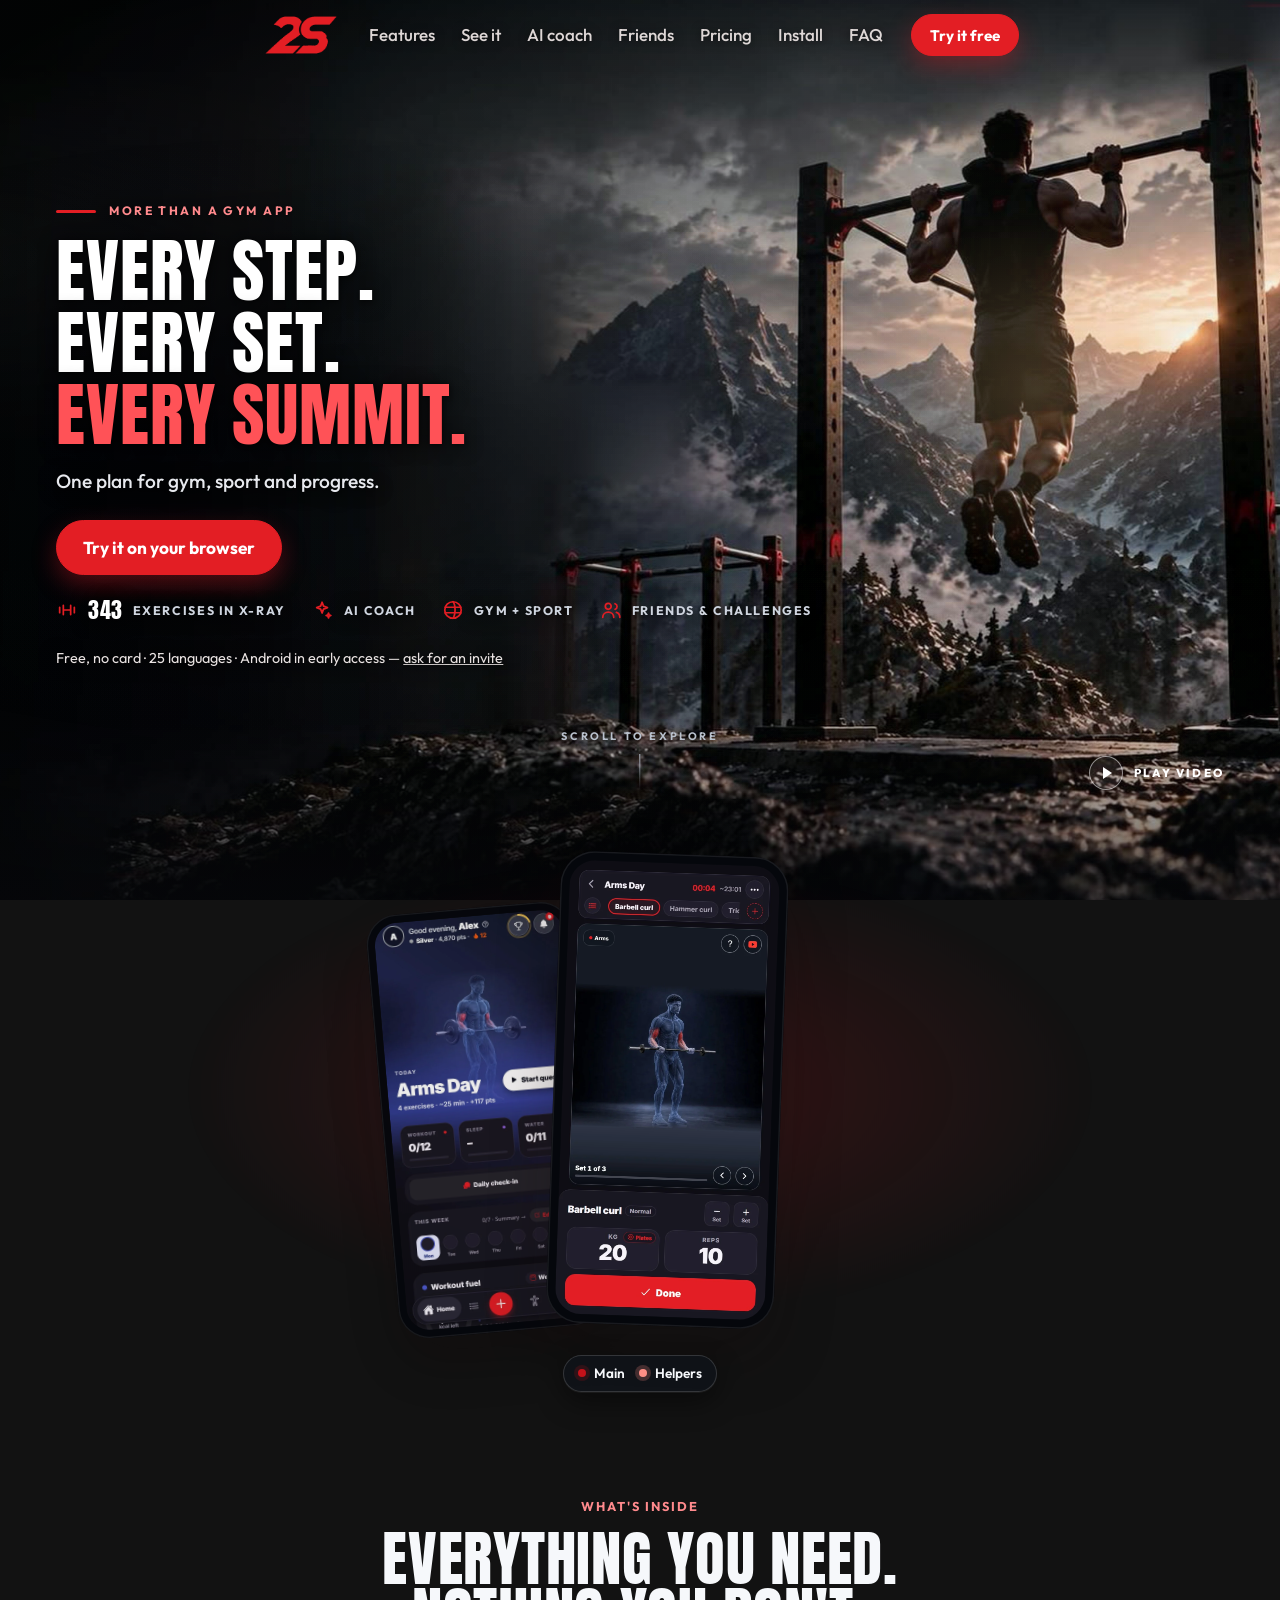
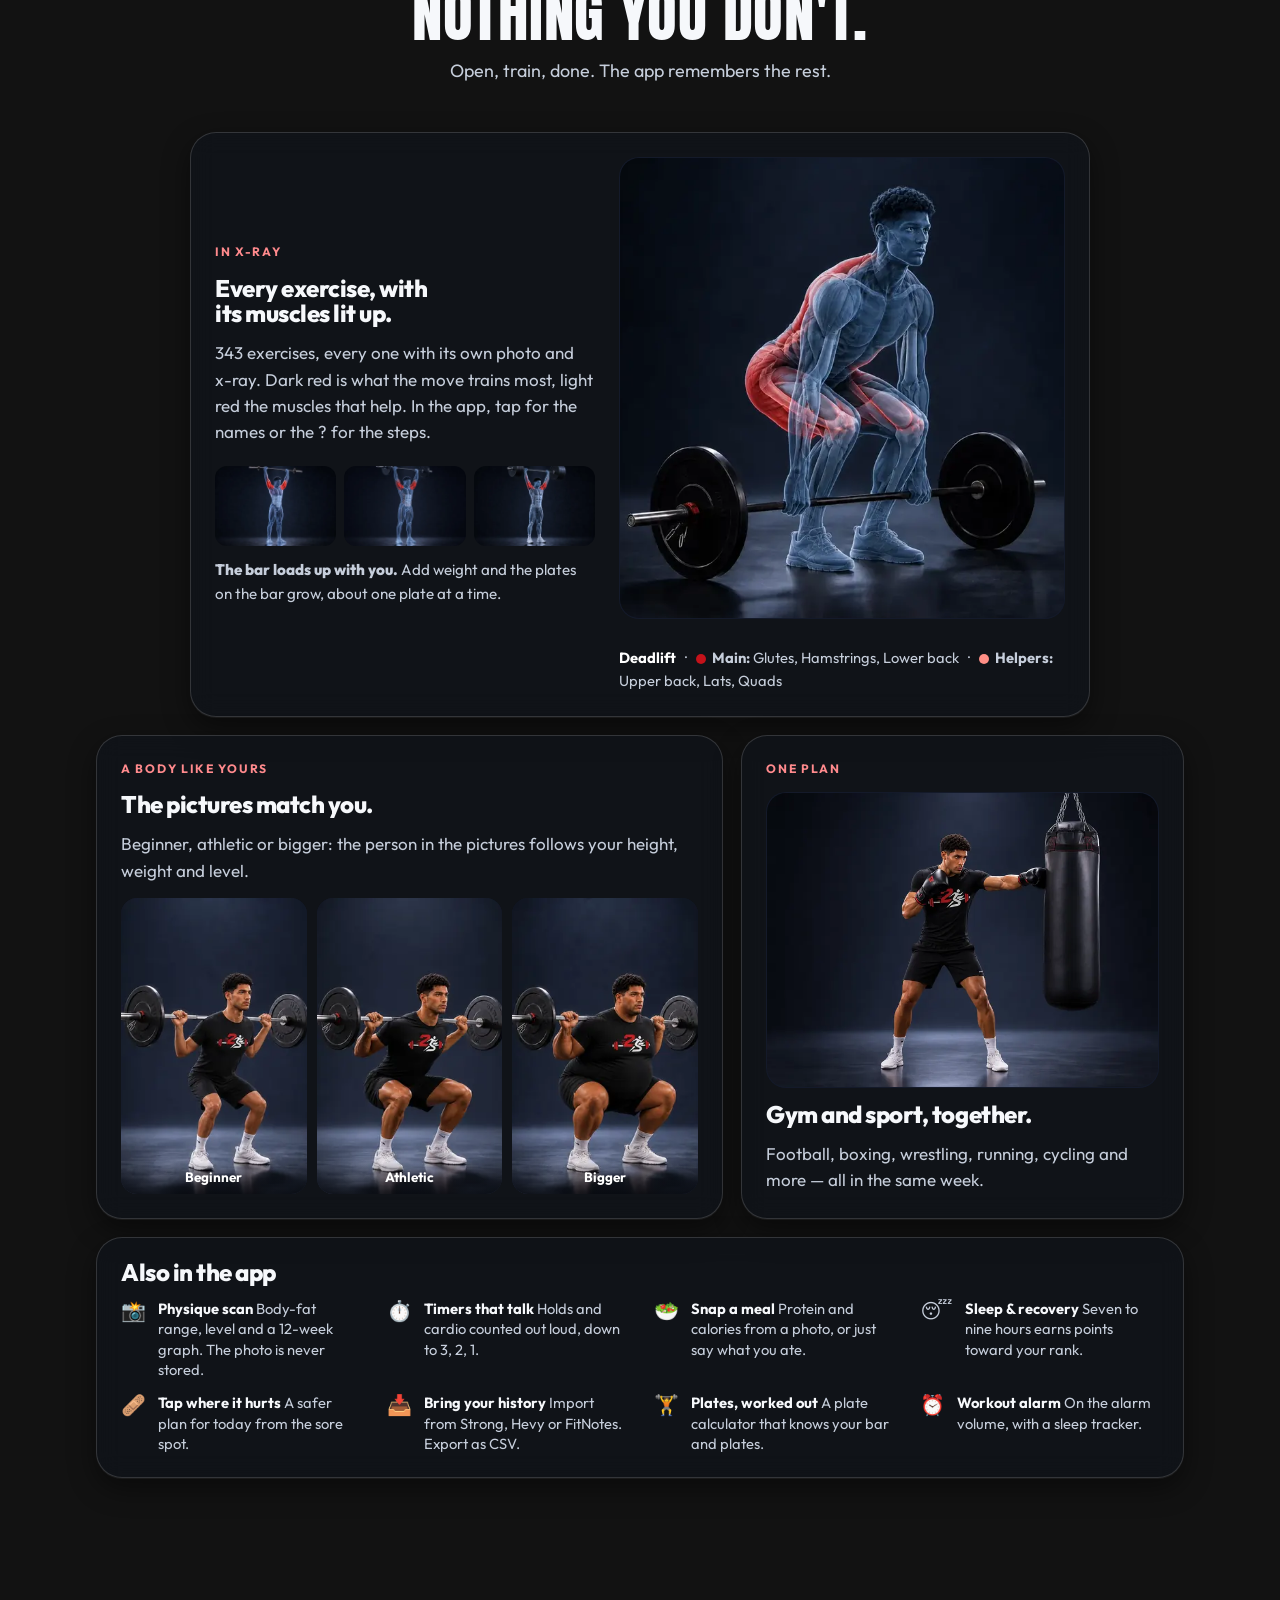
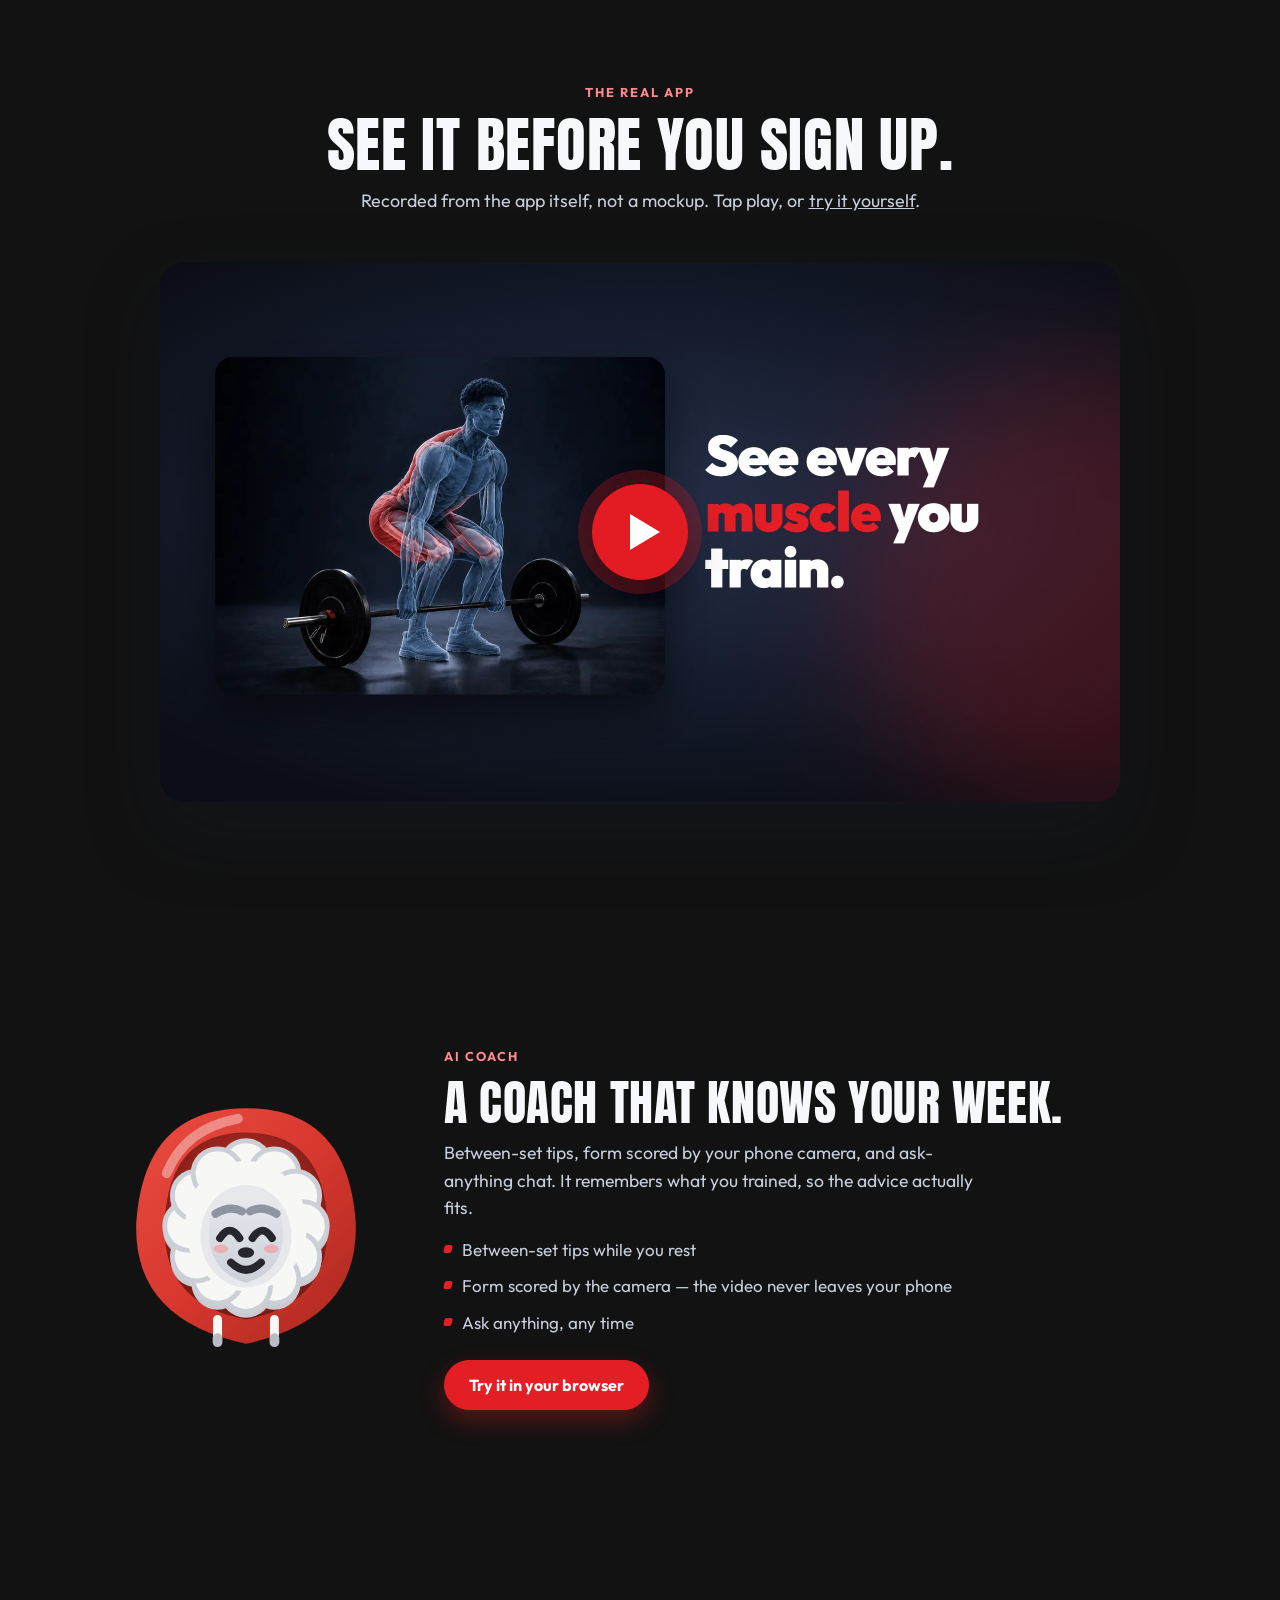
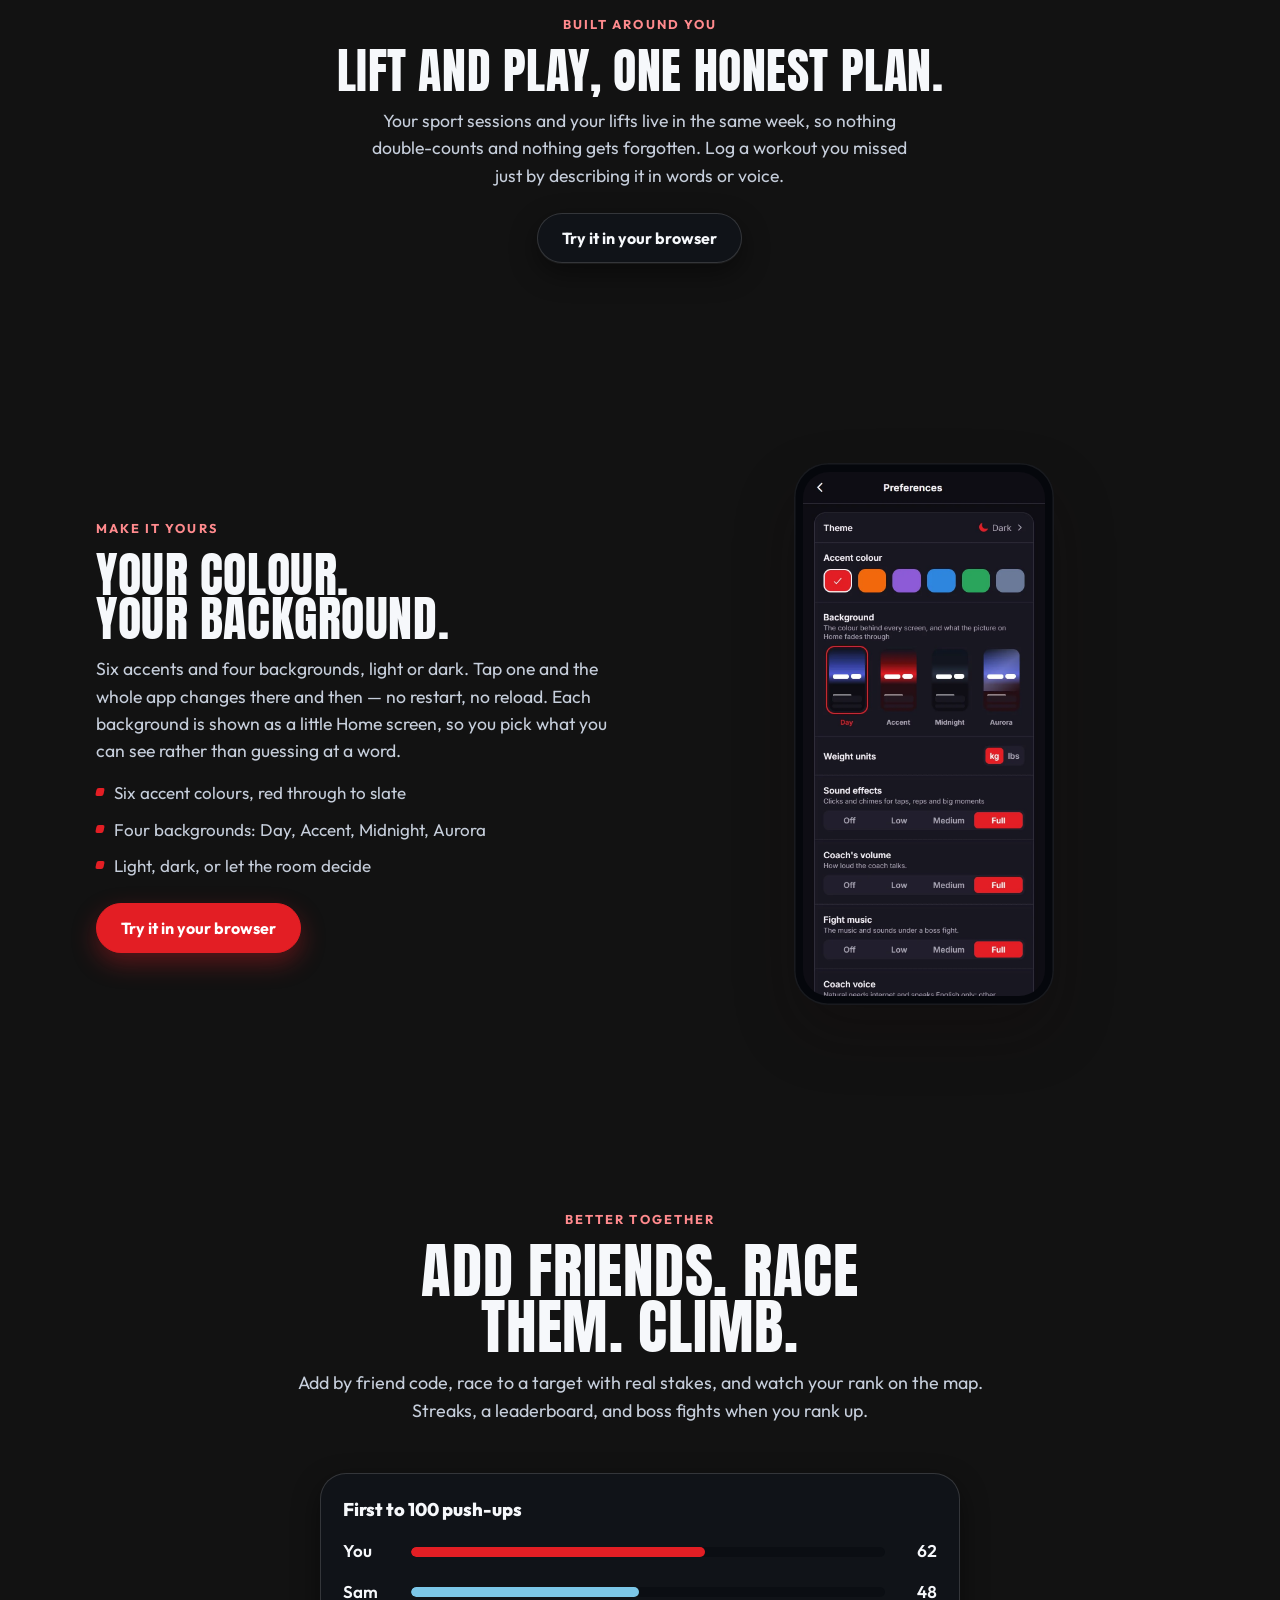
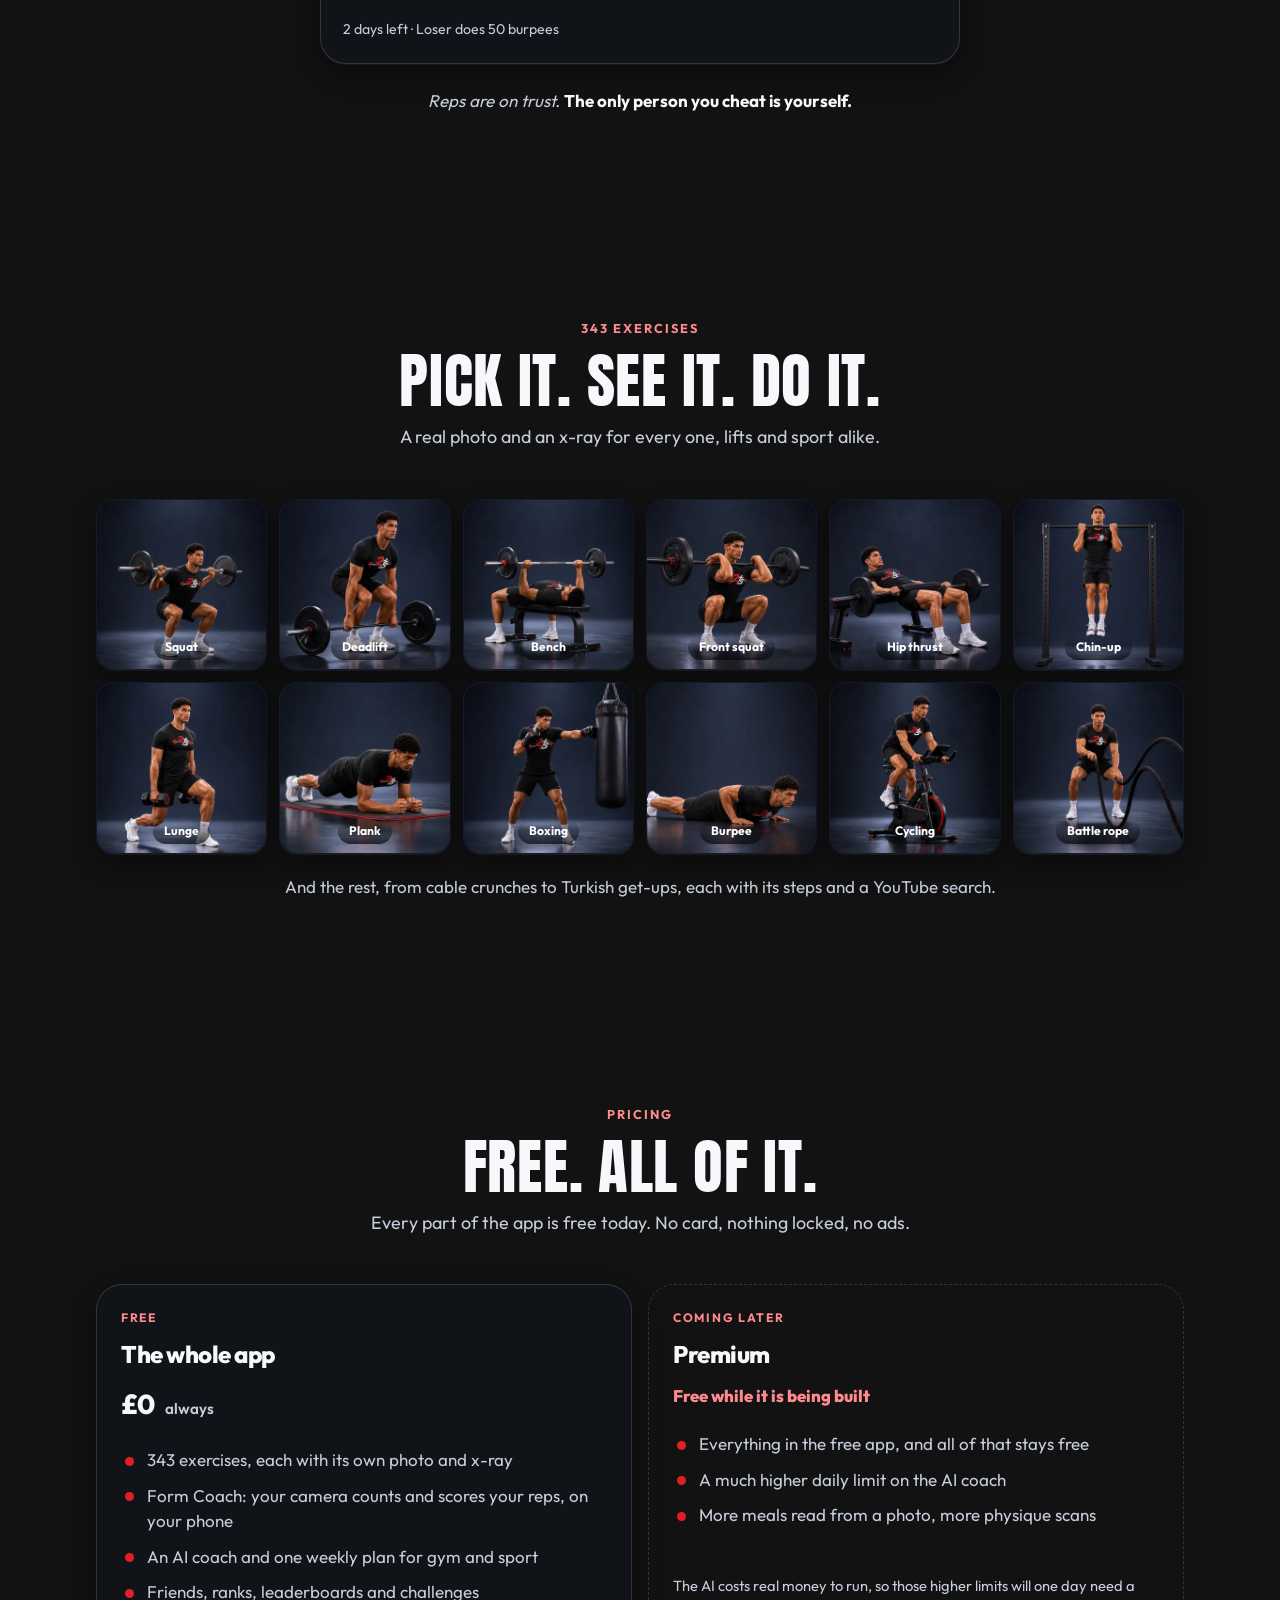
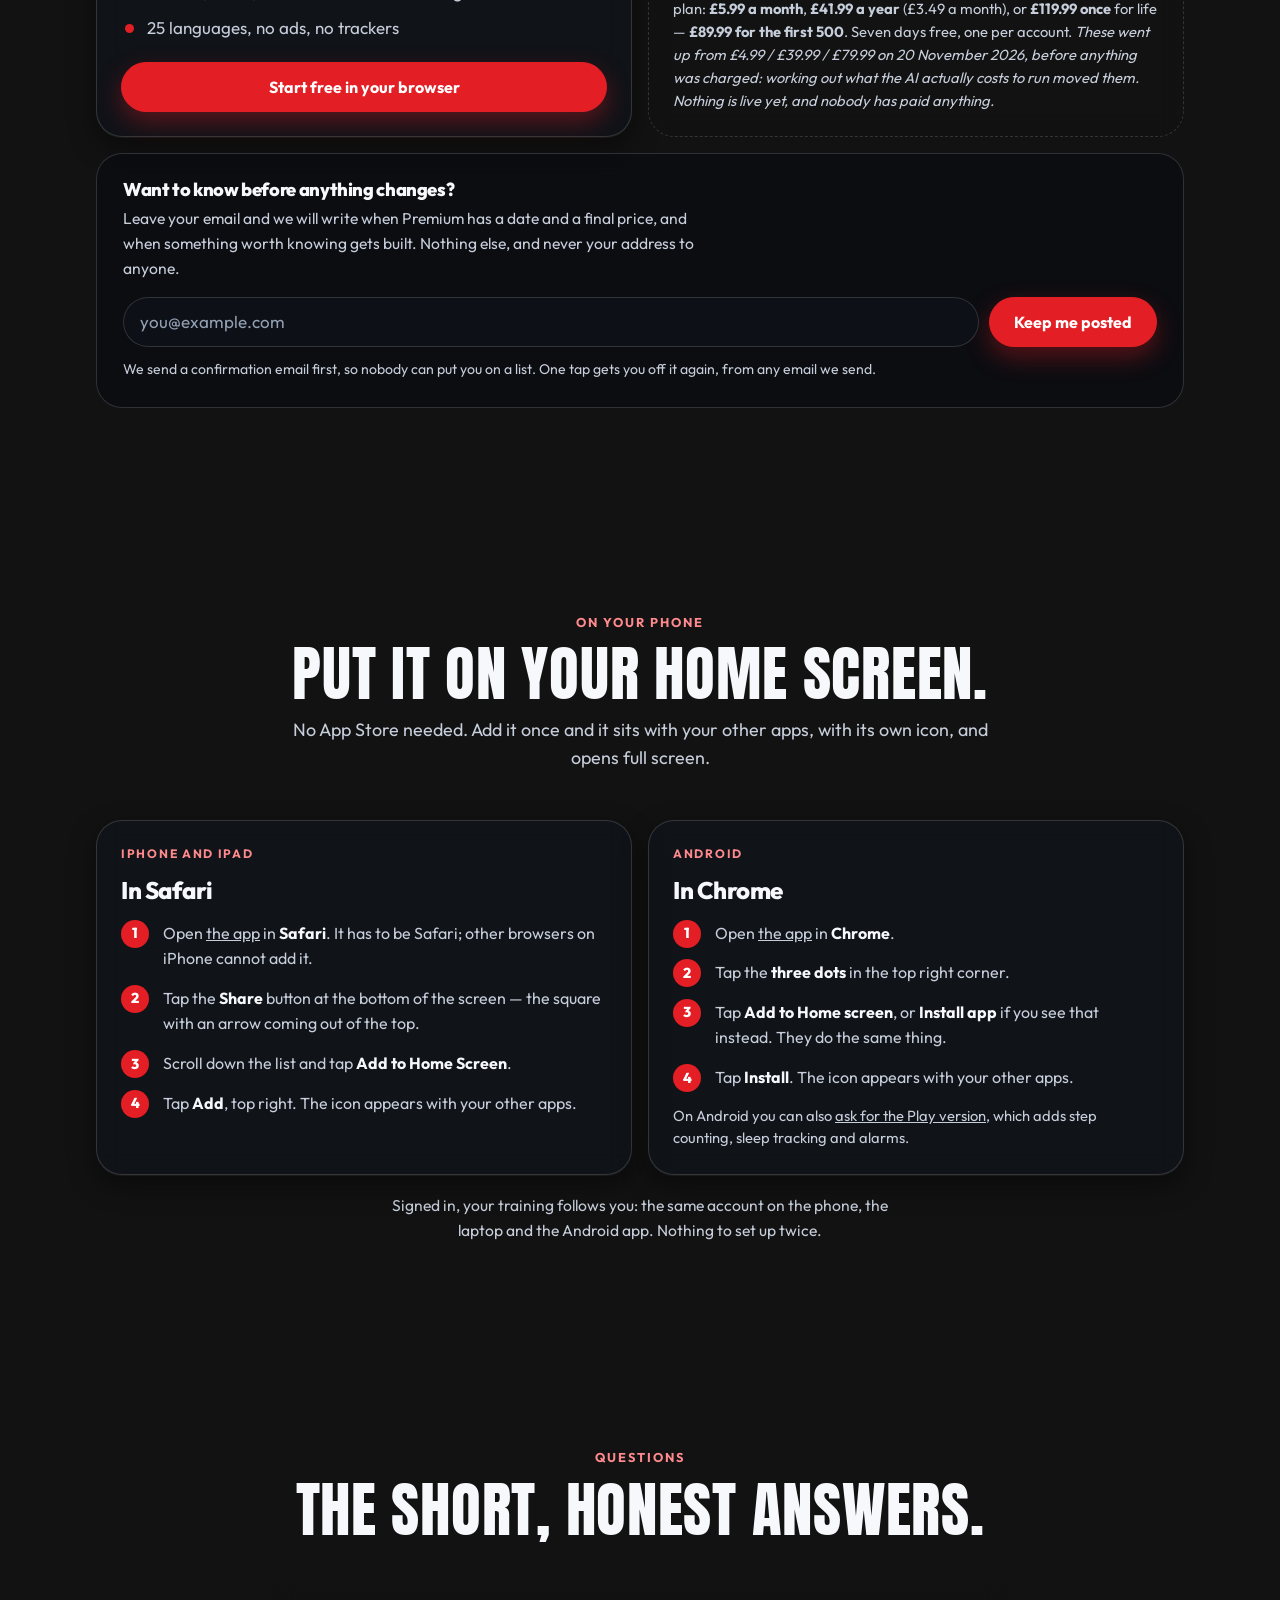
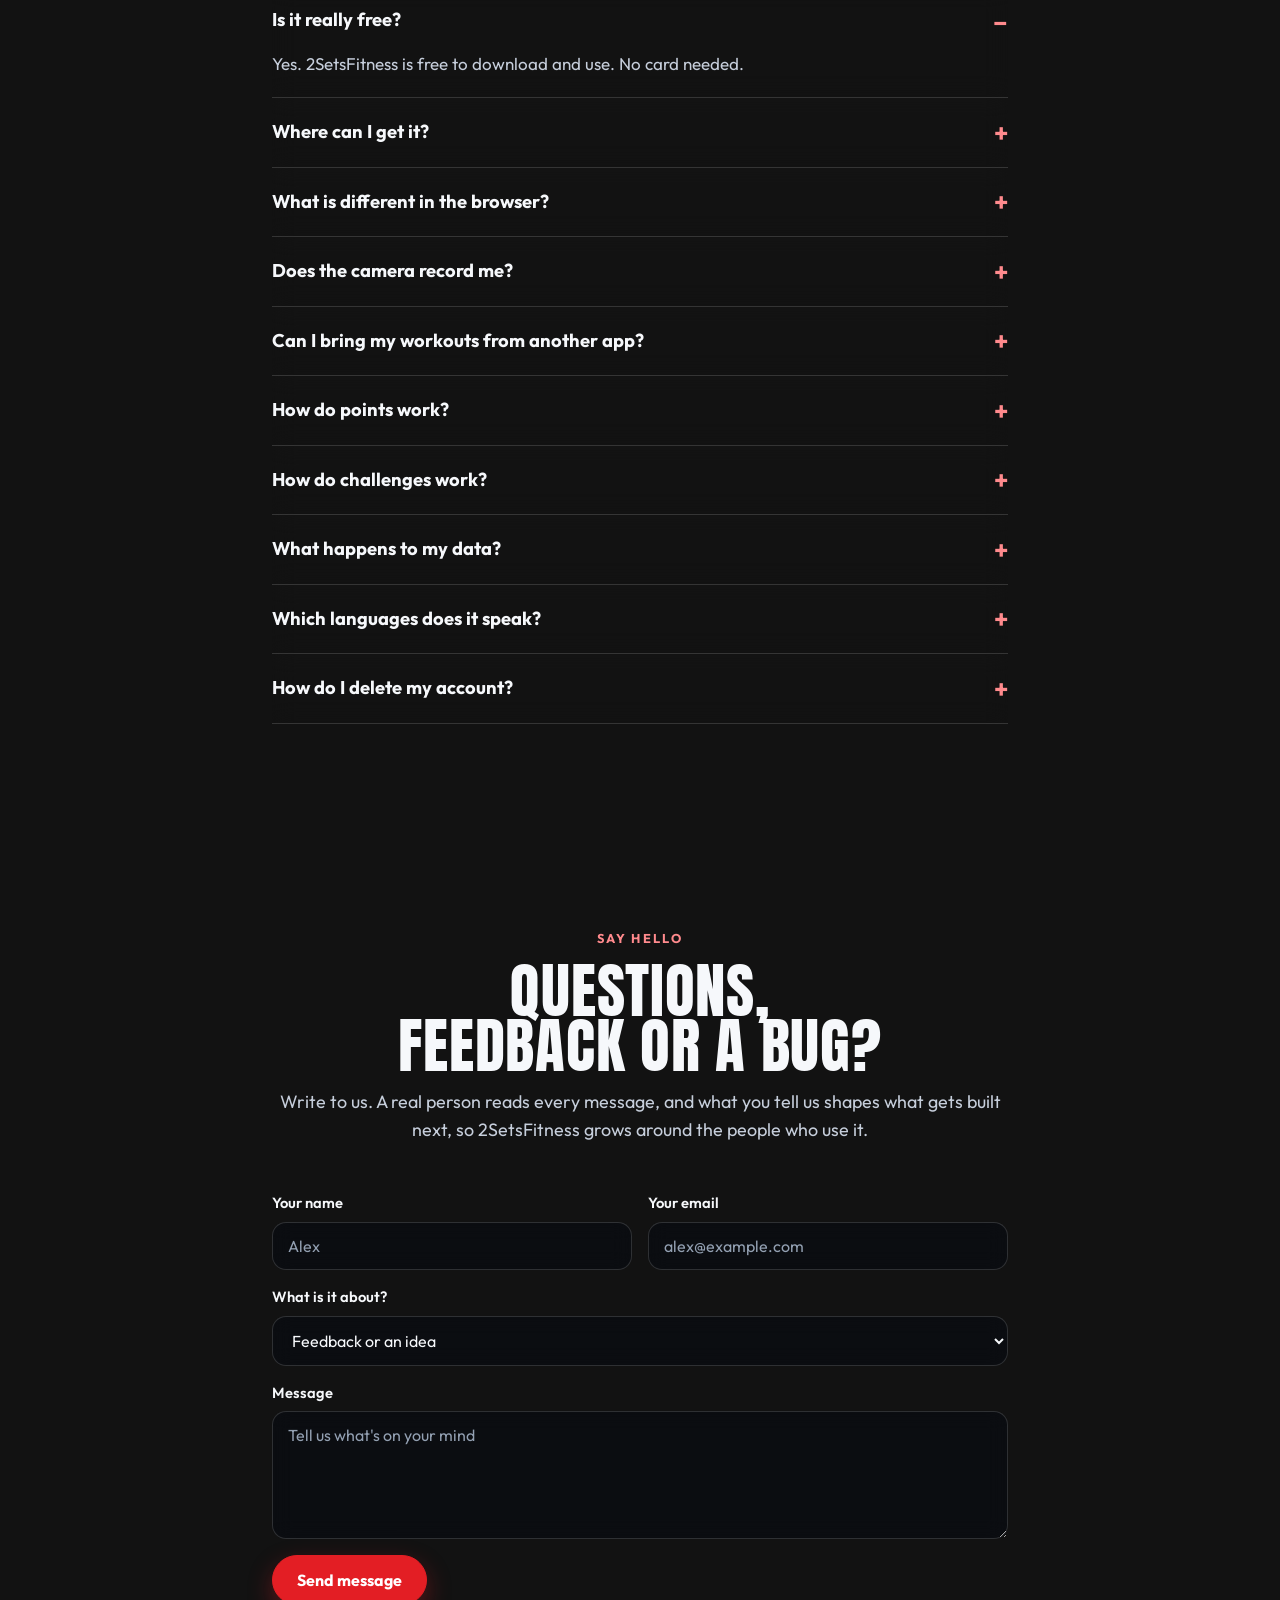
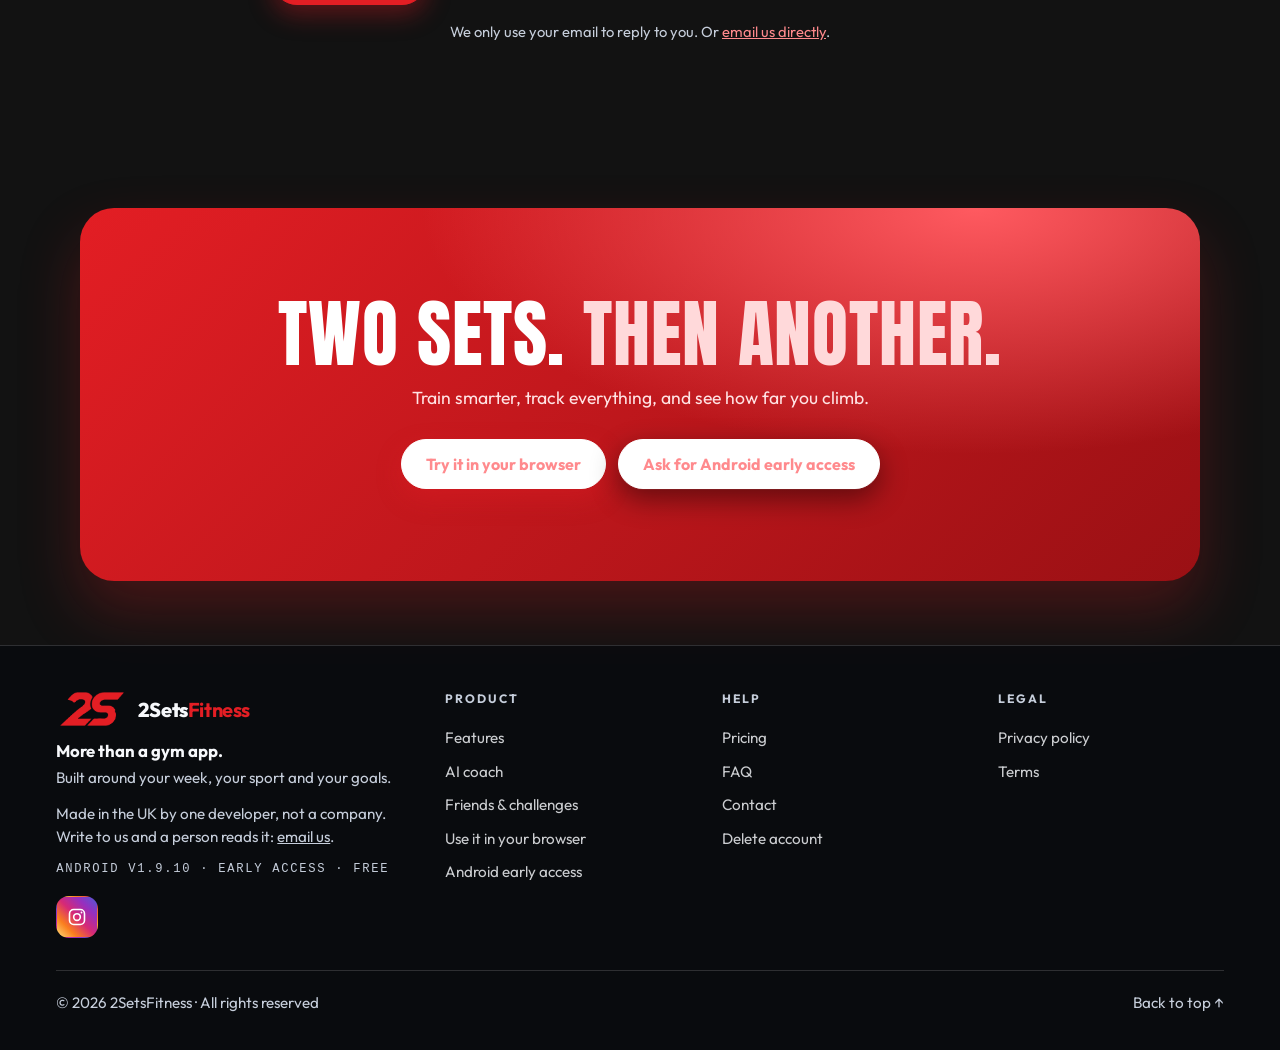
==== commit f8c05908: "Give the mist and the ridge back Boost the exposure on the folder image and on mine side by side and" ====
--- a/index.html
+++ b/index.html
@@ -57,7 +57,7 @@
   <!-- the picture, whole, at its own proportions. What fills the space
        beside it is a tone on .scene, not a second blurred copy of the
        picture: that copy read as the page being out of focus. -->
-  <img class="photo" src="img/bg/summit-rig.jpg?v=7" alt="" width="2200" height="1238" fetchpriority="high">
+  <img class="photo" src="img/bg/summit-rig.jpg?v=8" alt="" width="2200" height="1238" fetchpriority="high">
   <div class="weather"><i class="drift"></i><i class="sun"></i></div>
   <div class="scrim"></div>
 </div>
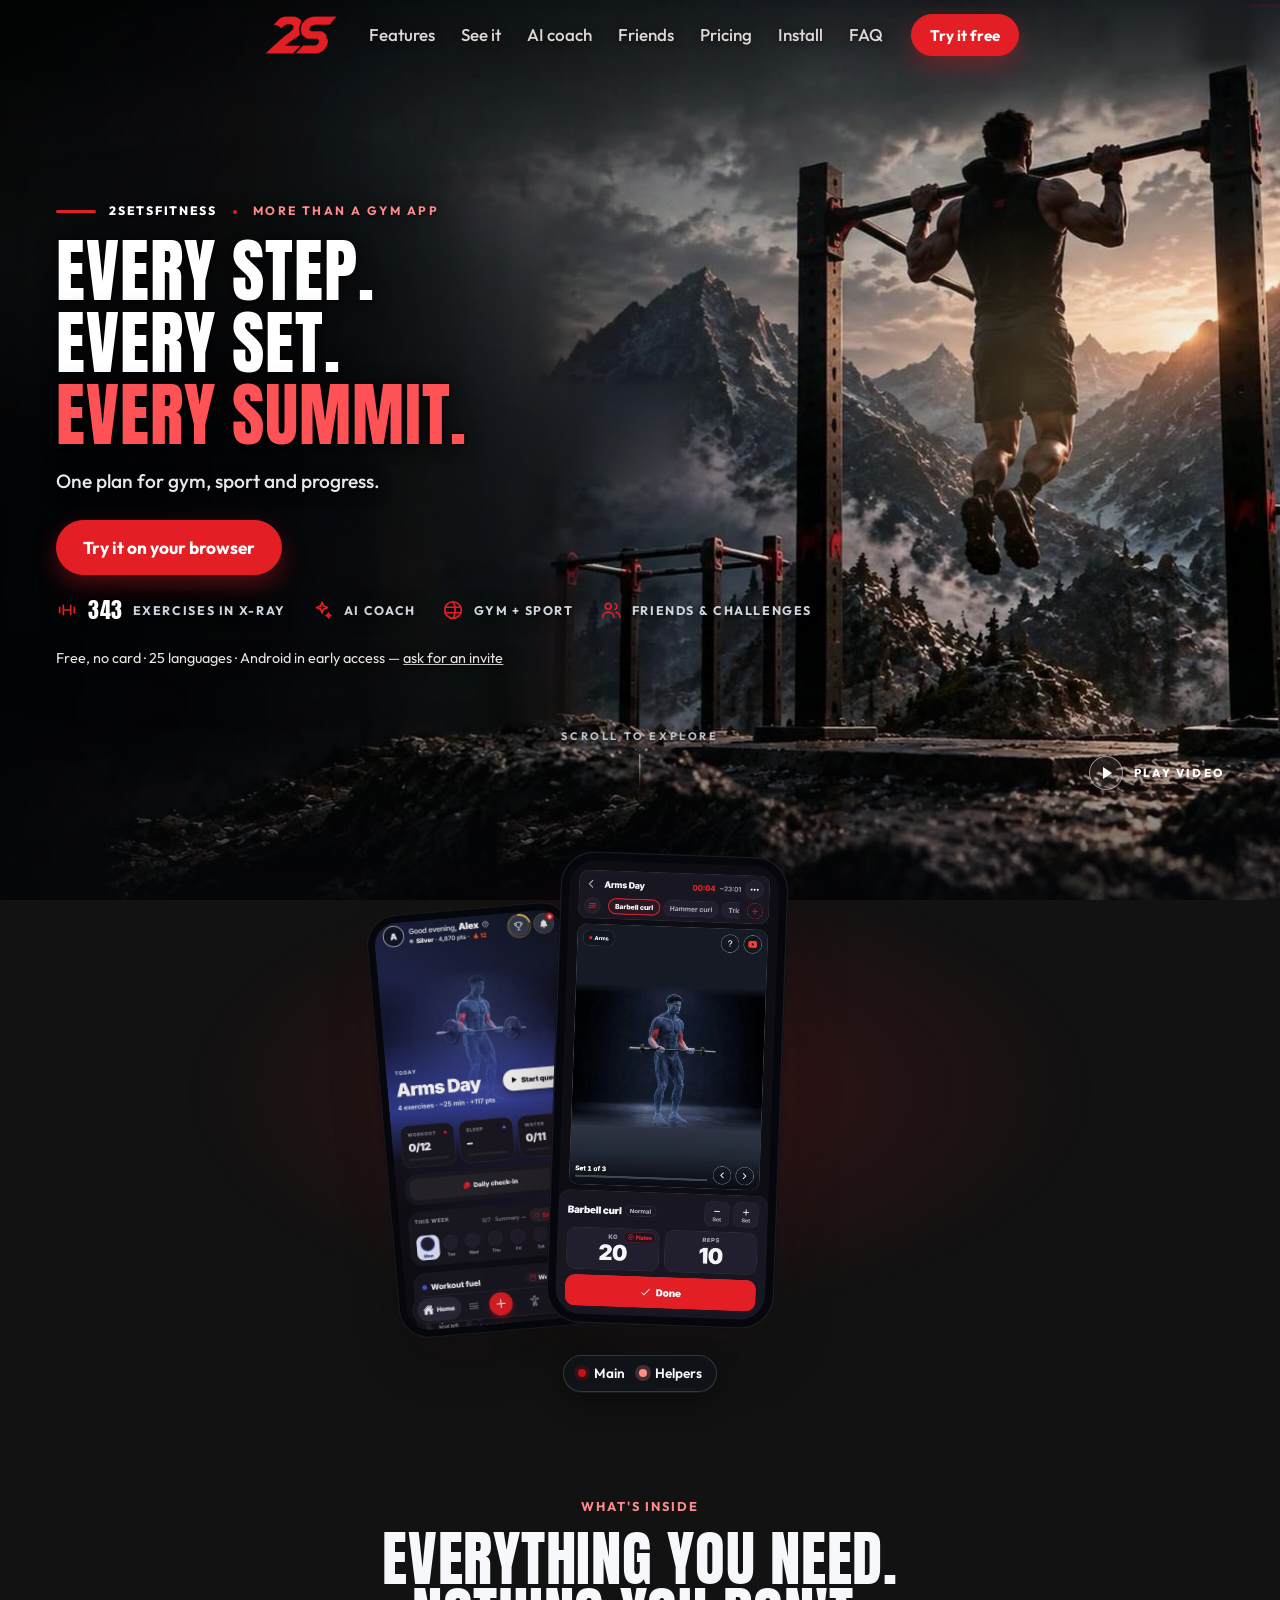
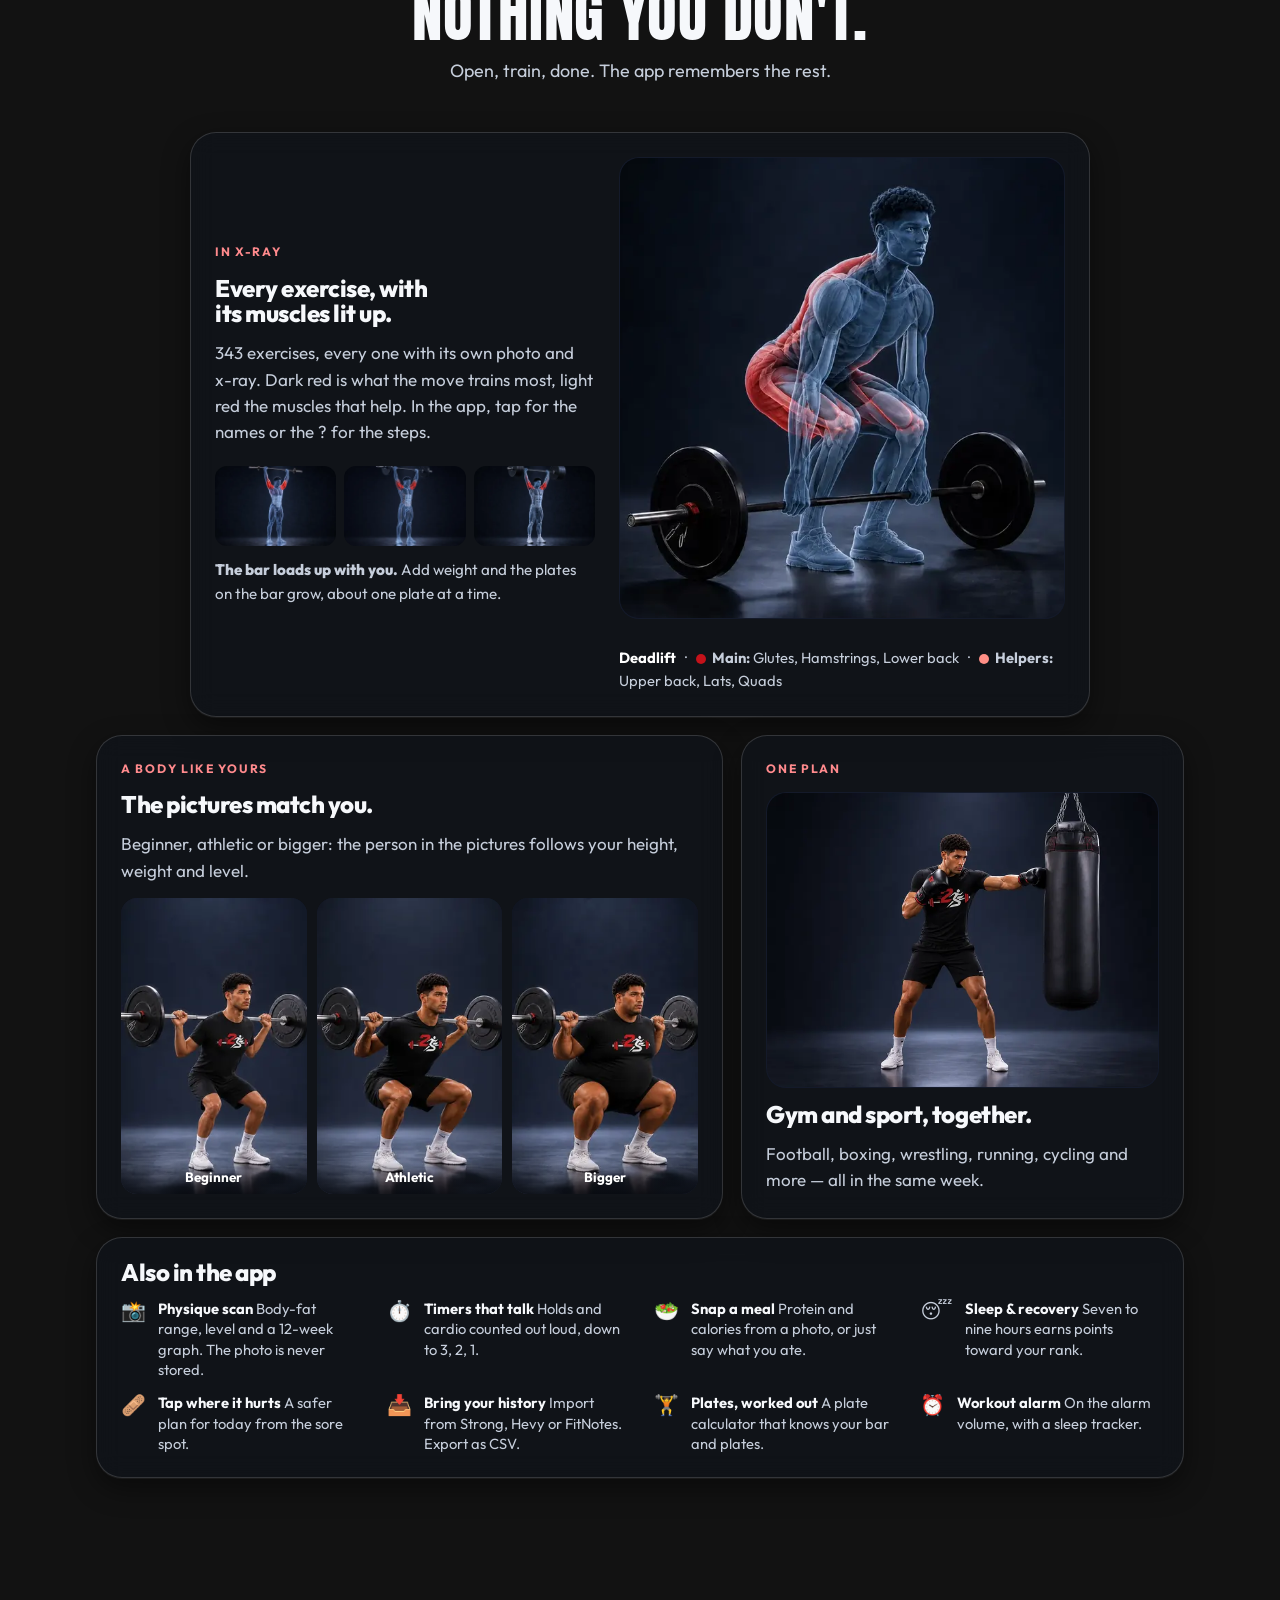
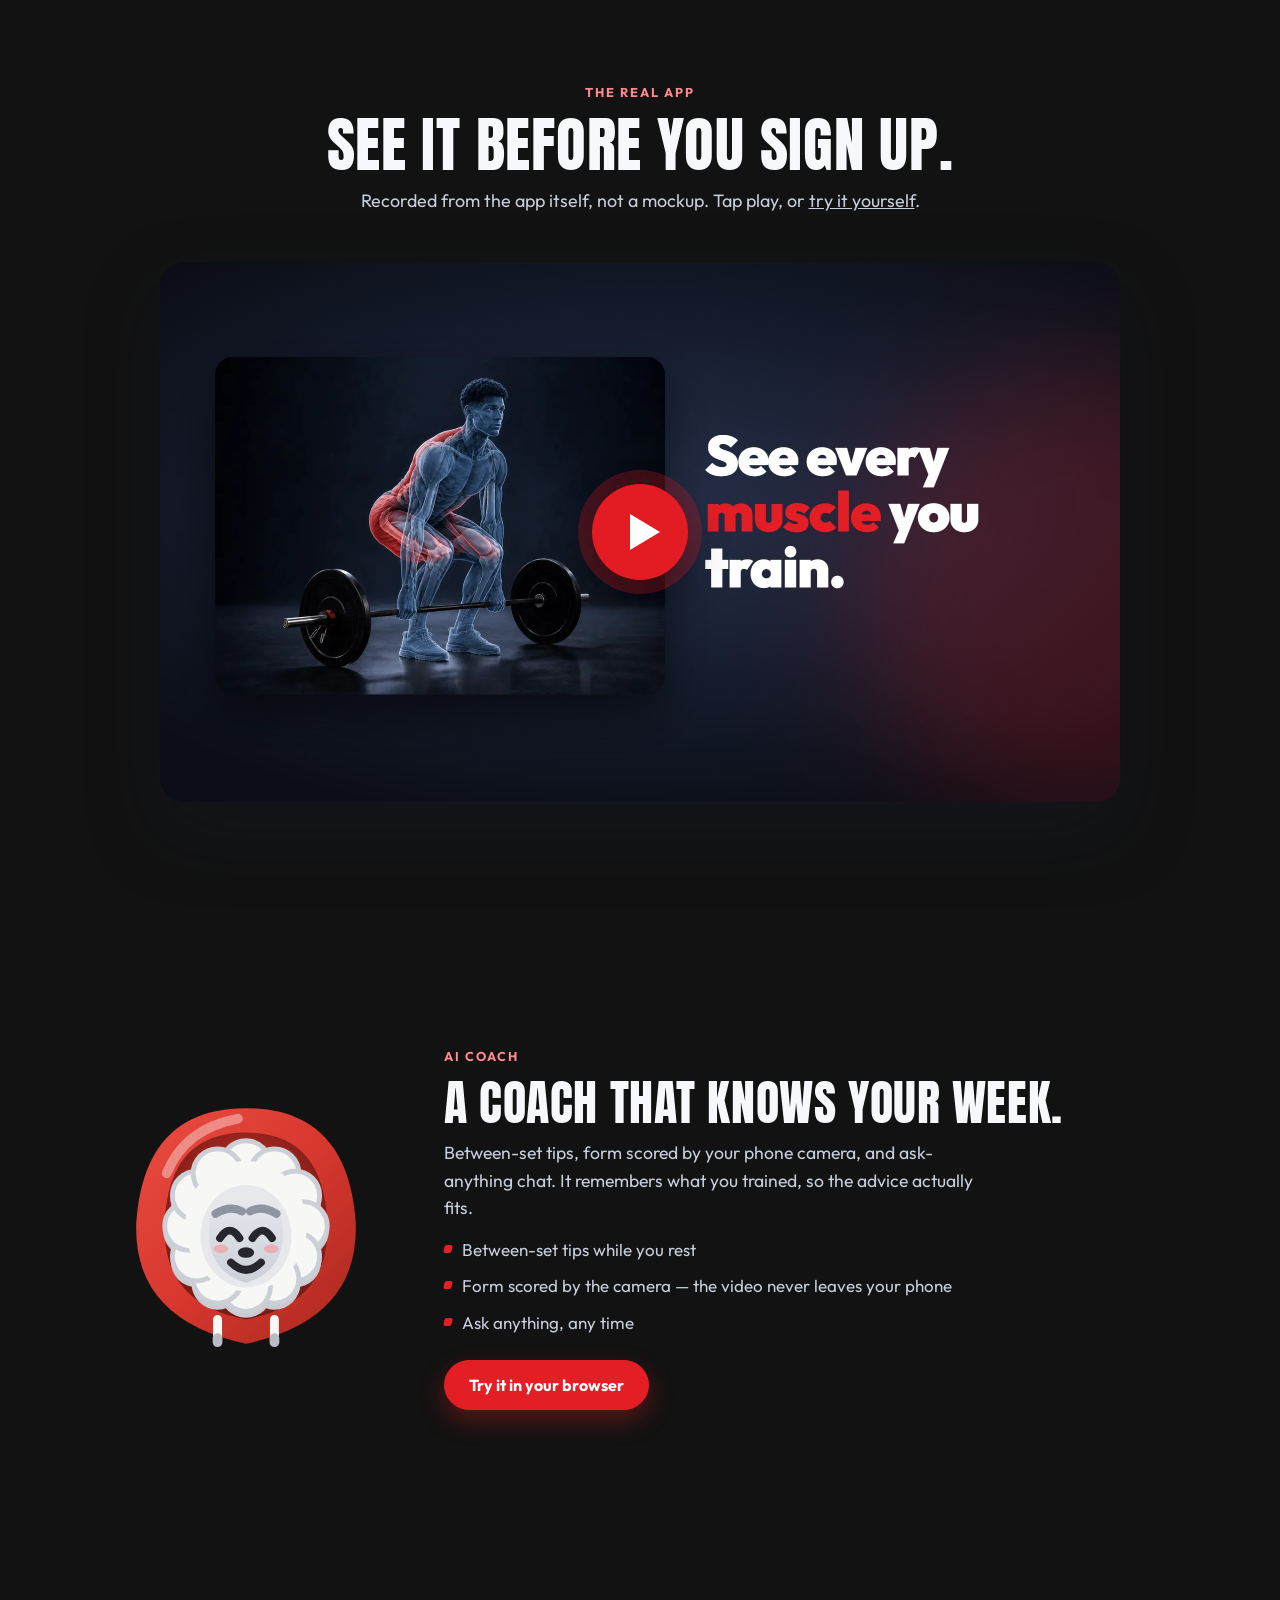
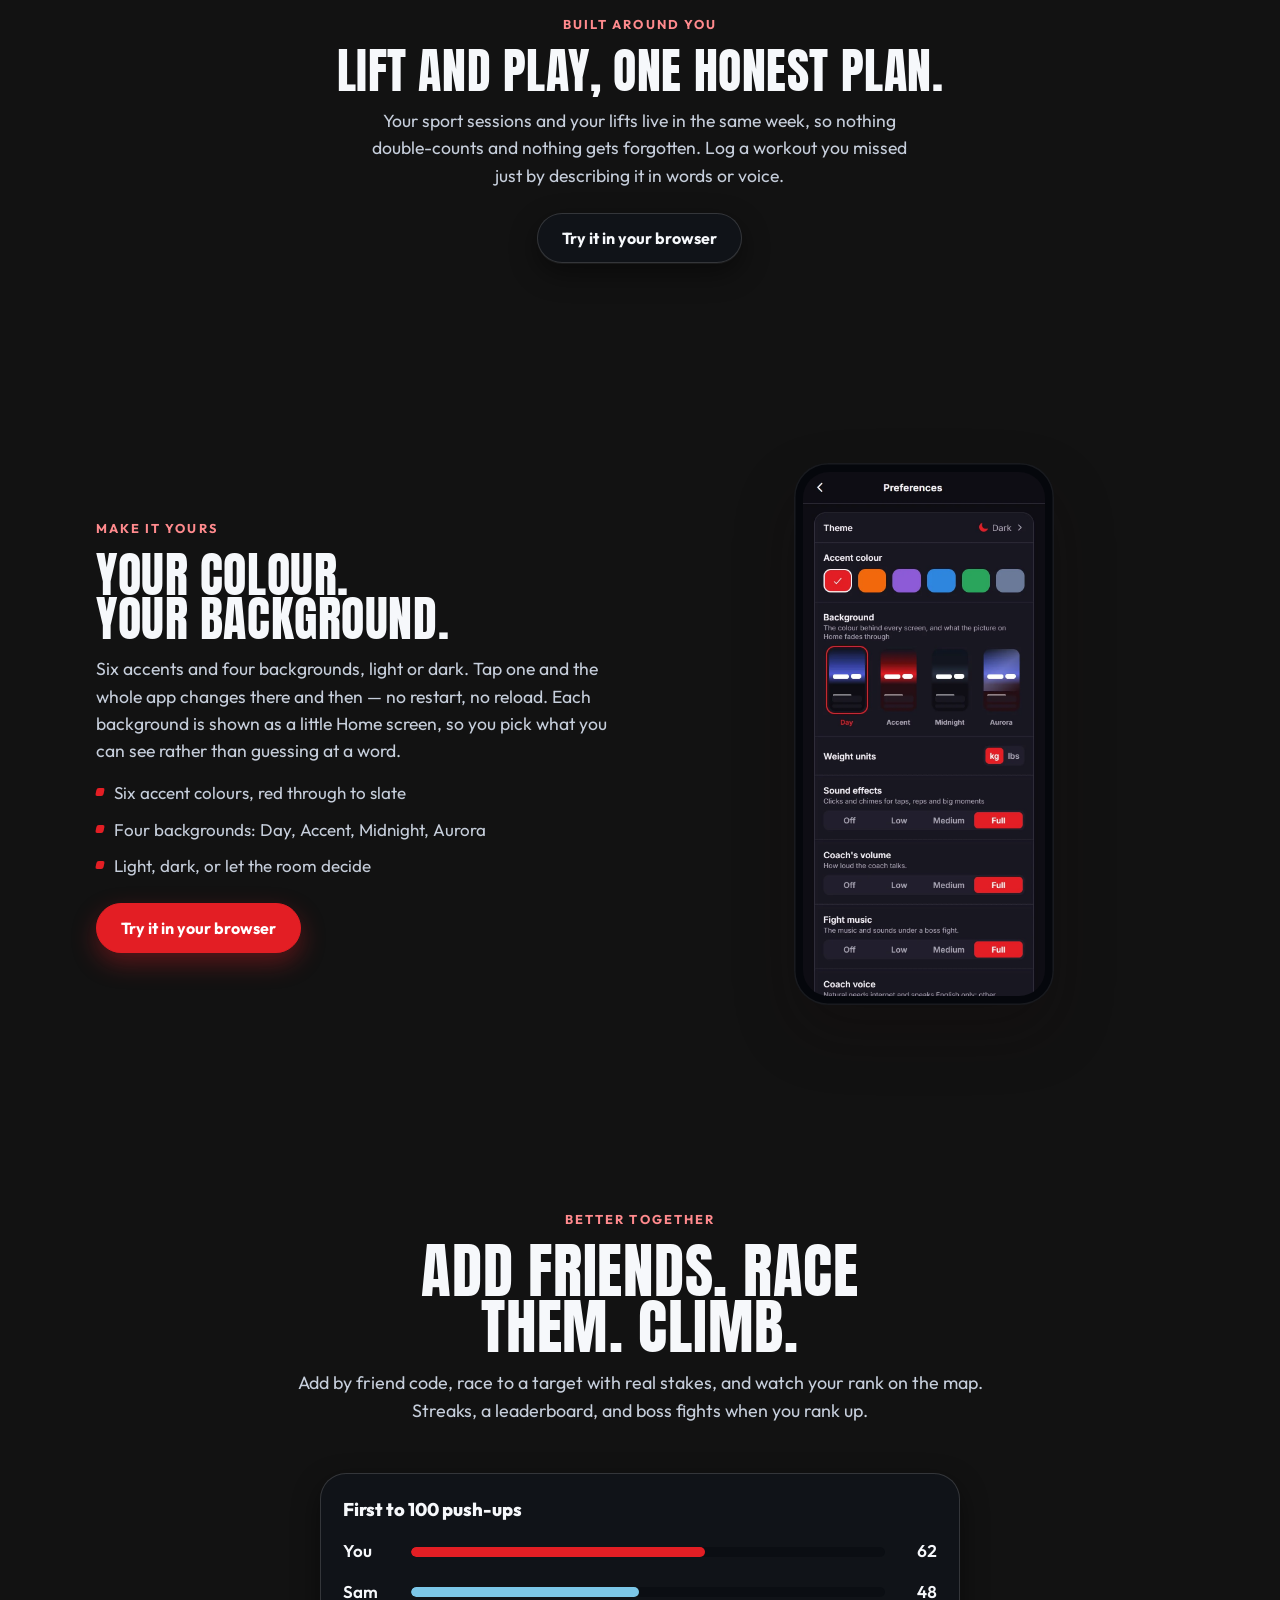
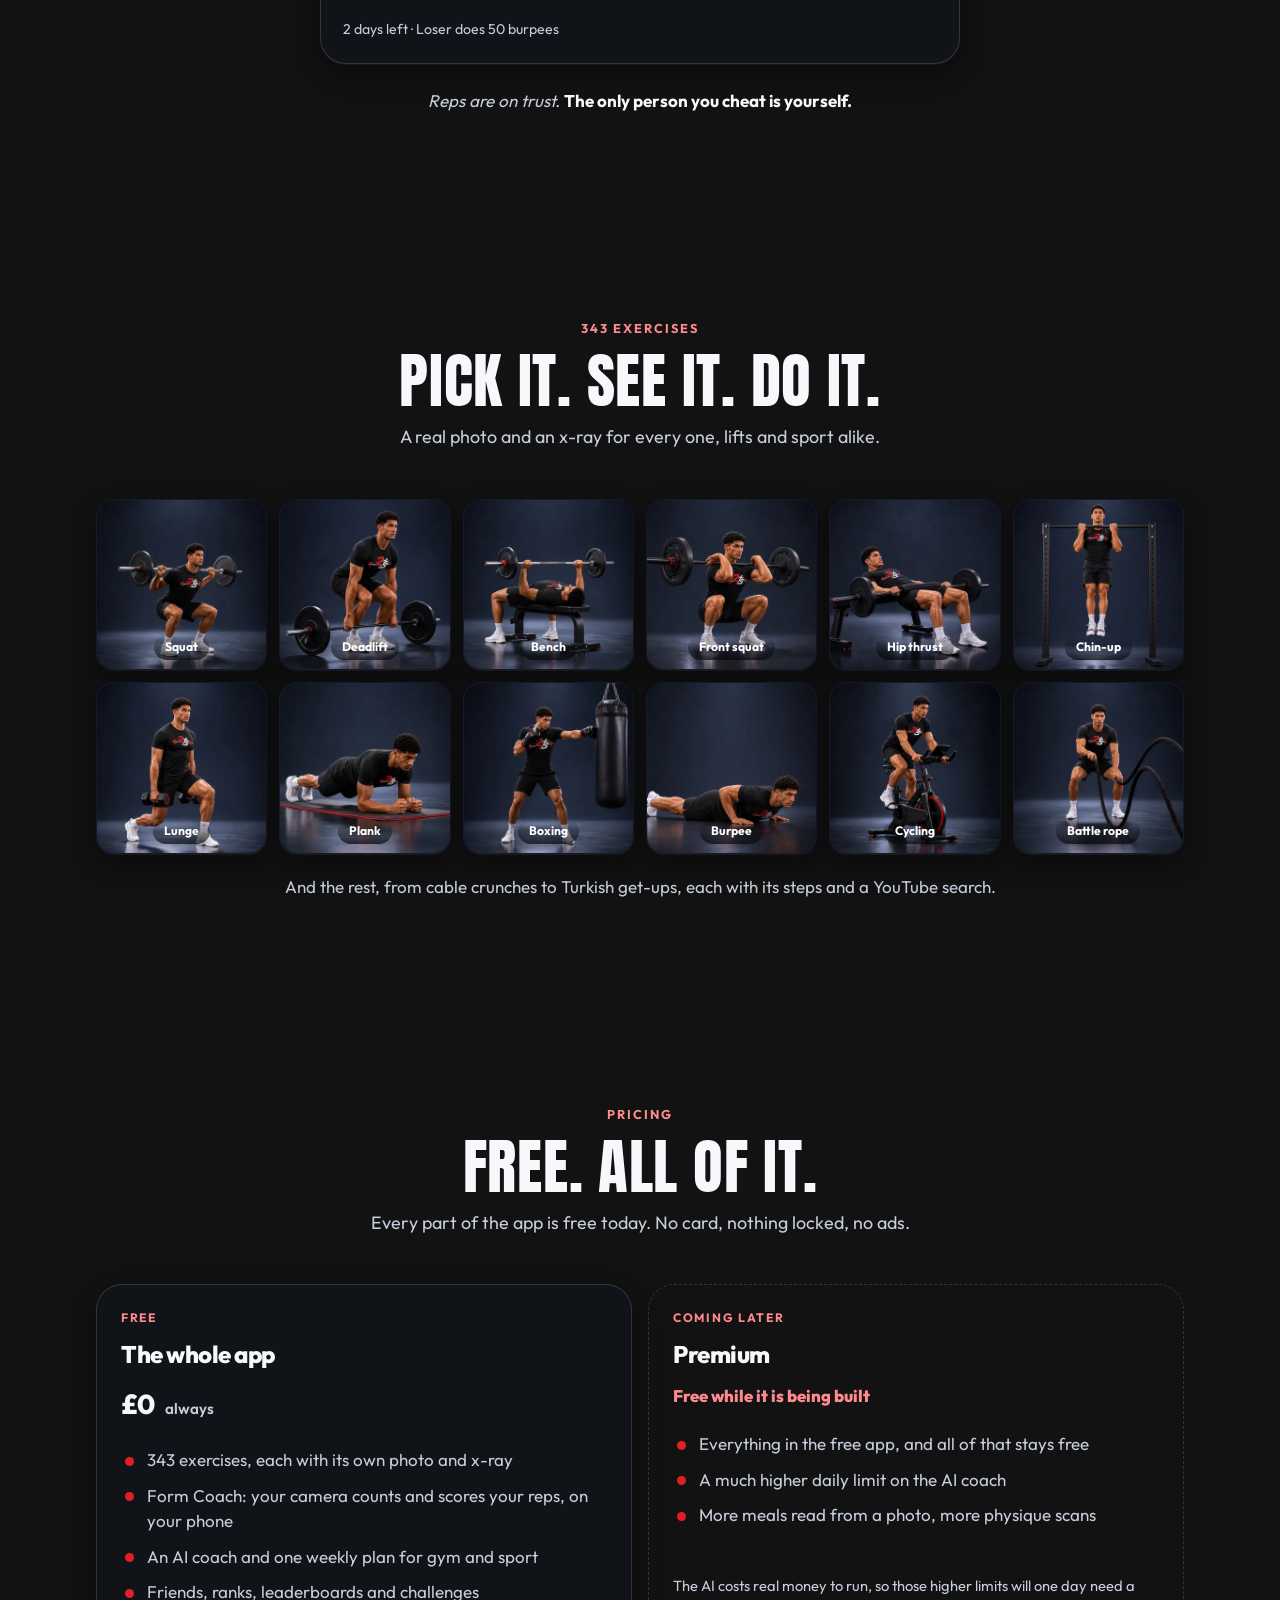
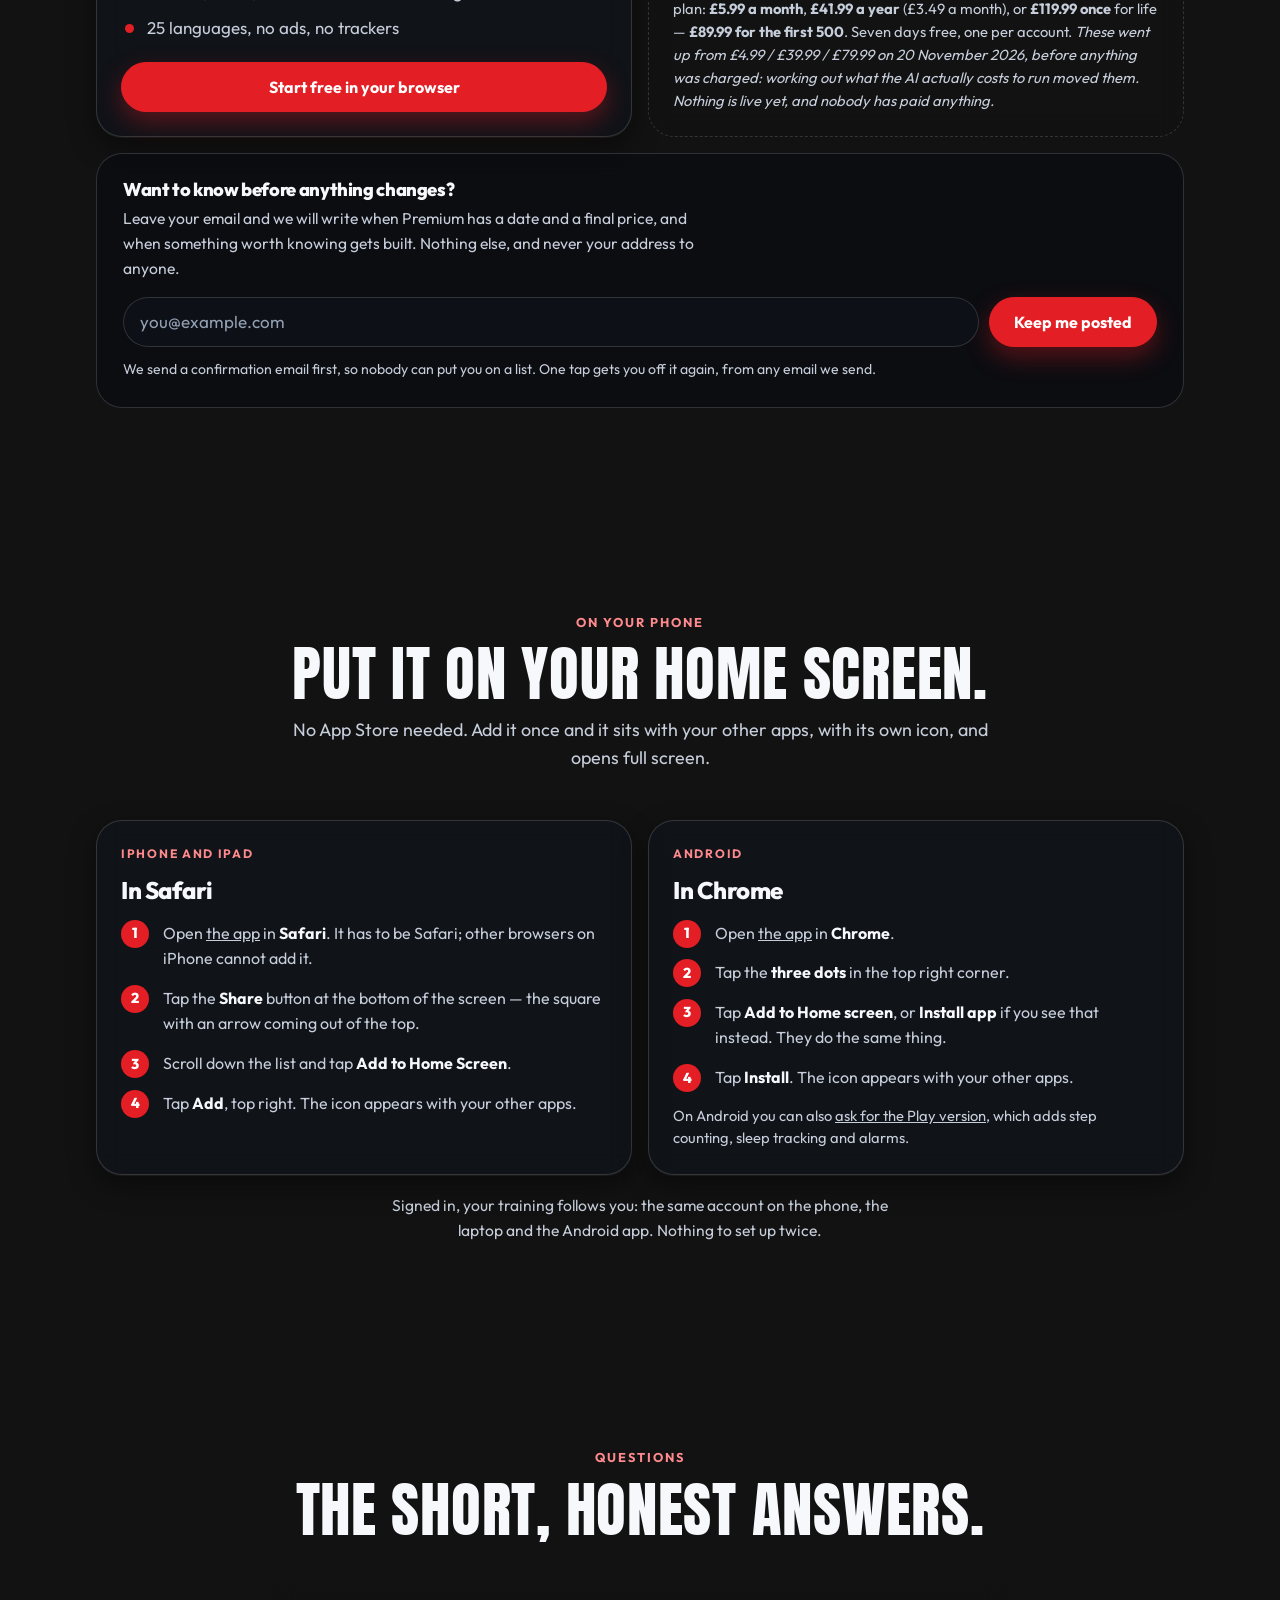
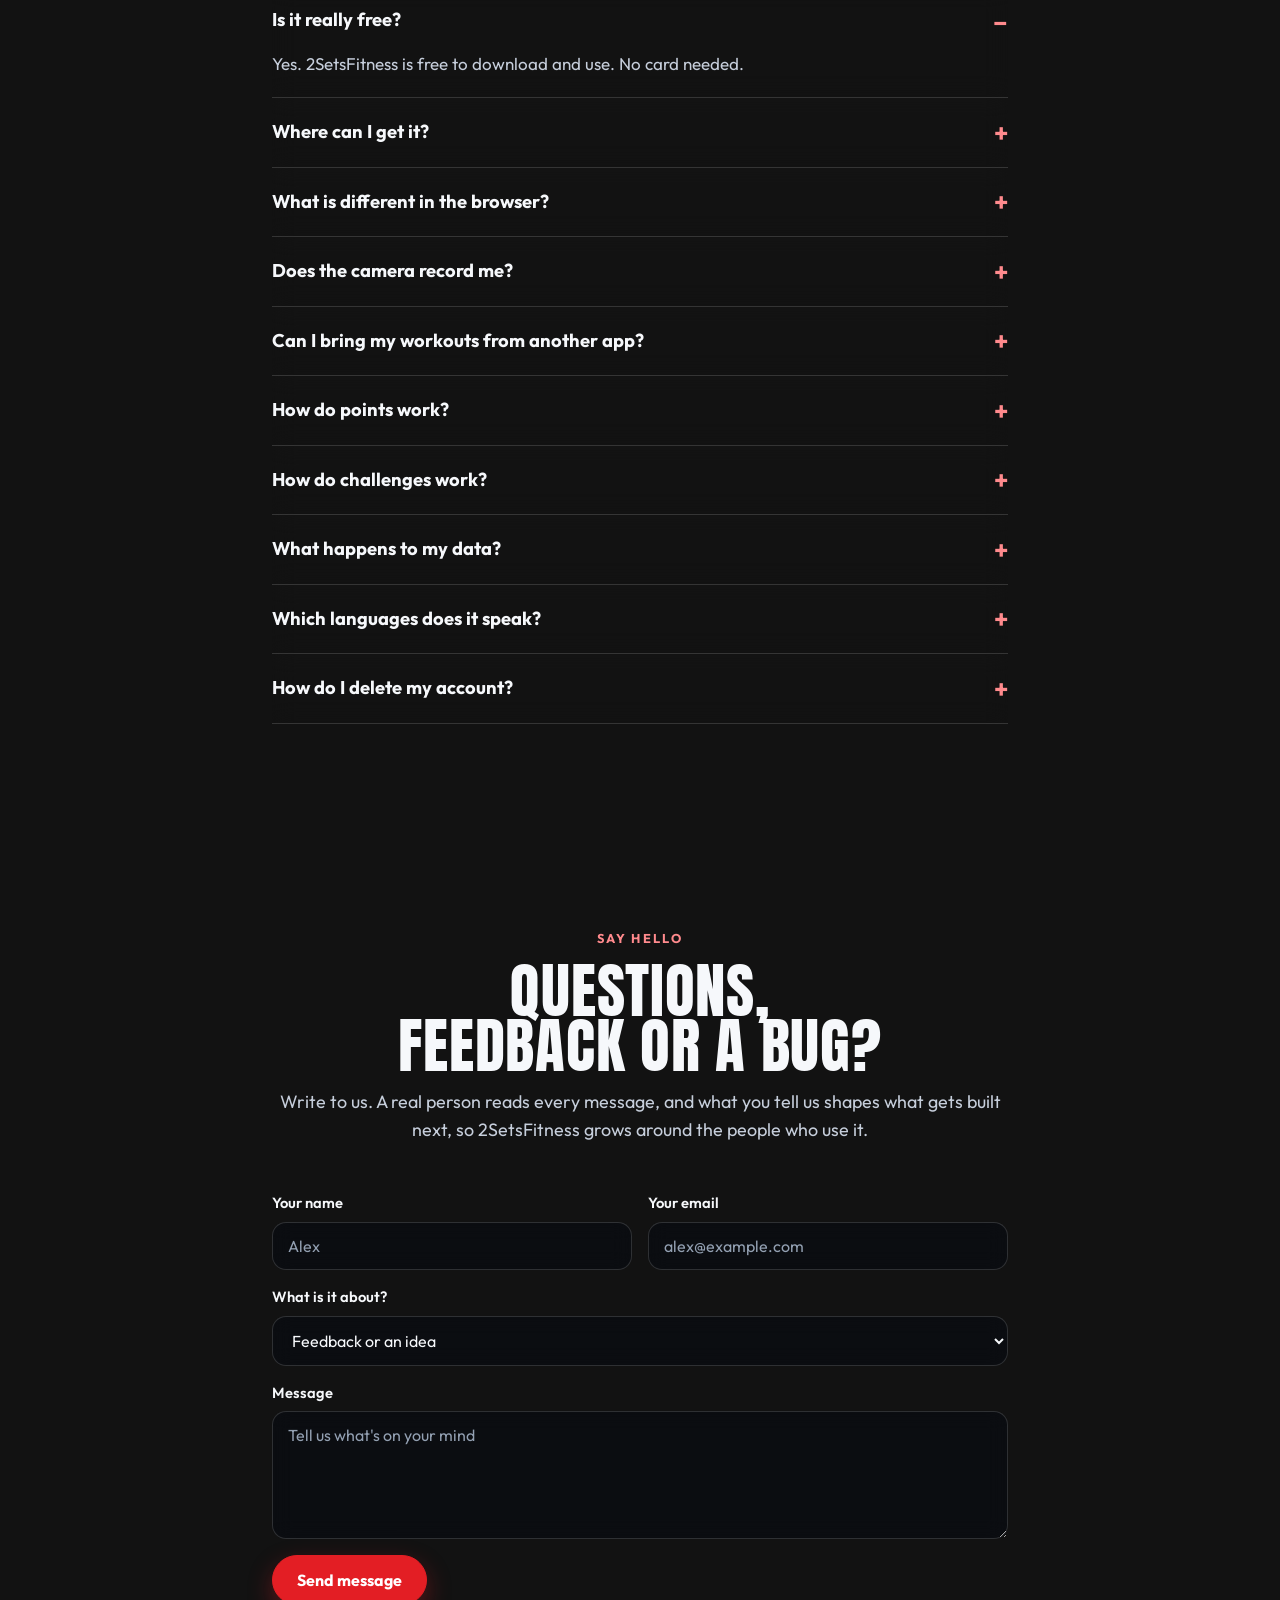
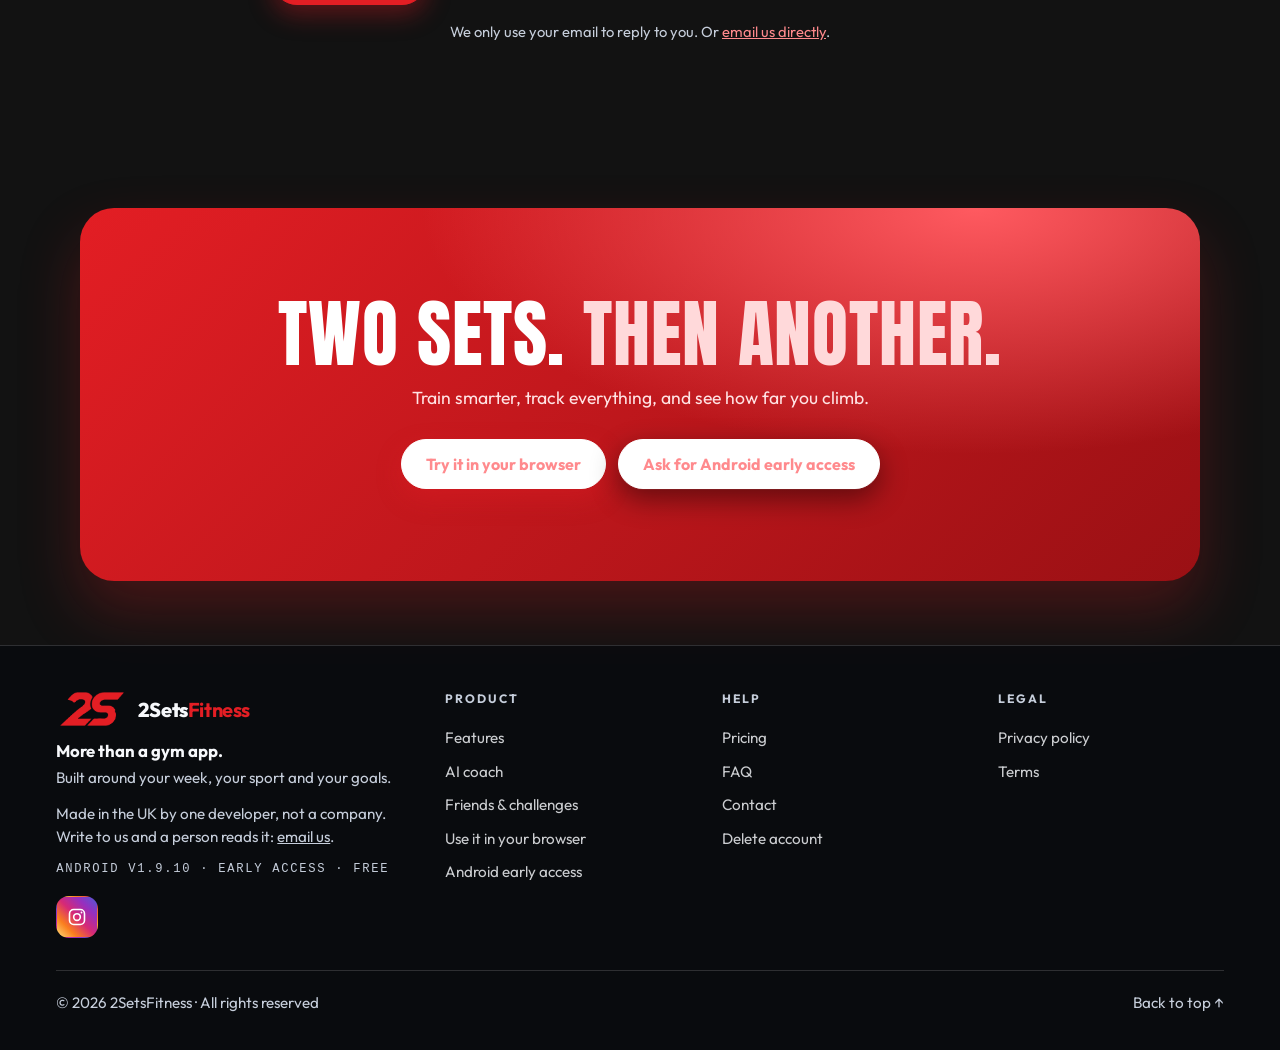
==== commit bb721ae4: "The name, in the line that was already there Rather than another thing on the screen: the mark alone" ====
--- a/index.html
+++ b/index.html
@@ -25,7 +25,7 @@
 <link rel="preconnect" href="https://fonts.gstatic.com" crossorigin>
 <!-- reuse the current site's display font (Outfit) -->
 <link href="https://fonts.googleapis.com/css2?family=Anton&family=Outfit:wght@400;500;600;700;800;900&display=swap" rel="stylesheet">
-<link rel="stylesheet" href="styles.redesign.css?v=54">
+<link rel="stylesheet" href="styles.redesign.css?v=55">
 <!-- the saved light/dark choice, read before a pixel is painted -->
 <script>try{var t=localStorage.getItem('2s-theme');if(t==='dark'||t==='light')document.documentElement.dataset.theme=t;}catch(e){}</script>
 </head>
@@ -93,7 +93,7 @@
   <section class="hero">
     <div class="wrap hero-inner">
       <div class="hero-copy">
-        <span class="eyebrow">More than a gym app</span>
+        <span class="eyebrow"><b>2SetsFitness</b> <i aria-hidden="true"></i> More than a gym app</span>
         <h1>Every step.<br>Every set.<br><span class="red">Every summit.</span></h1>
         <p class="lede">One plan for gym, sport and progress.</p>
         <div class="cta-row">
--- a/styles.redesign.css
+++ b/styles.redesign.css
@@ -1294,3 +1294,13 @@
 
 /* with the buttons gone, the line carries the exercise's name */
 .ex-muscles .ex-name { color: #fff; }
+
+
+/* The name, in the line that was already there rather than as another
+   thing on the screen. The mark alone says it in the header; down here,
+   where someone is reading rather than glancing, it is worth spelling. */
+.hero .eyebrow b { color: #fff; font-weight: 800; letter-spacing: .14em; }
+.hero .eyebrow i {
+  display: inline-block; width: 4px; height: 4px; border-radius: 50%;
+  background: var(--accent); vertical-align: 3px; margin: 0 3px;
+}
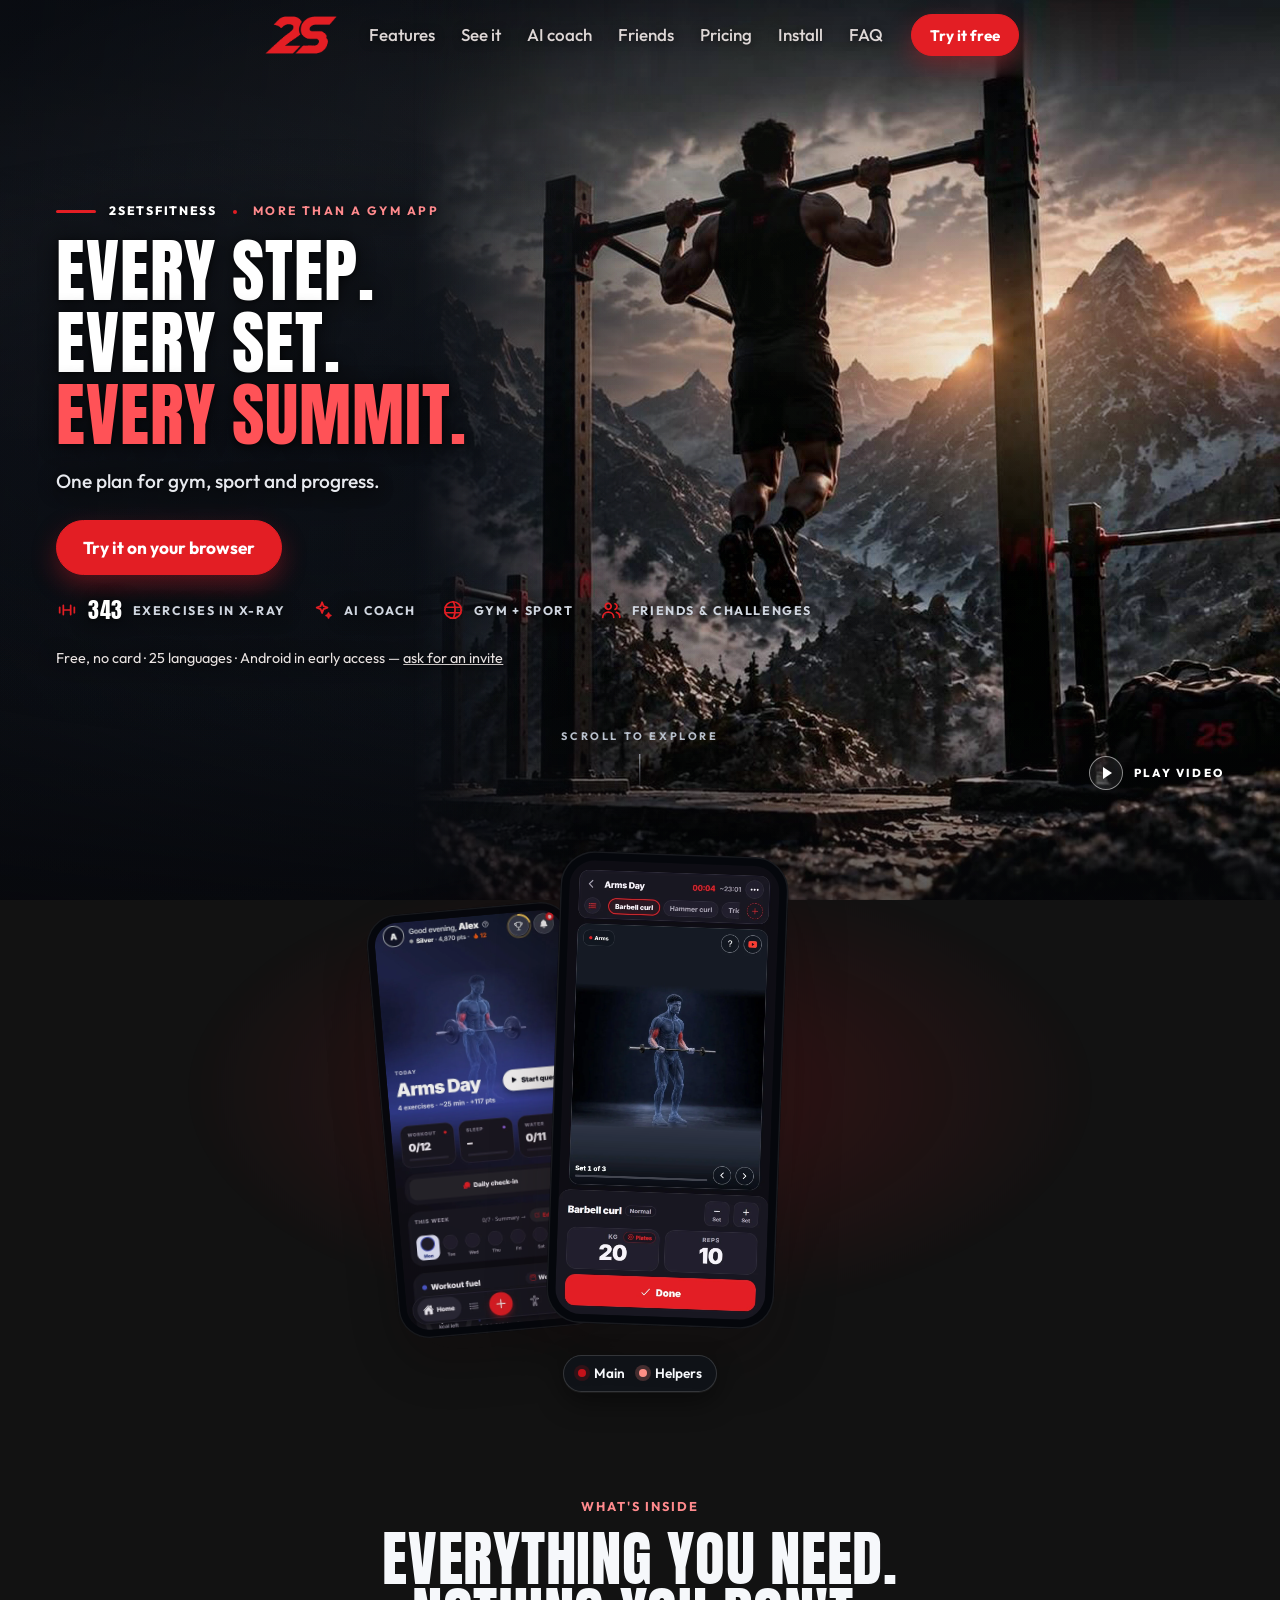
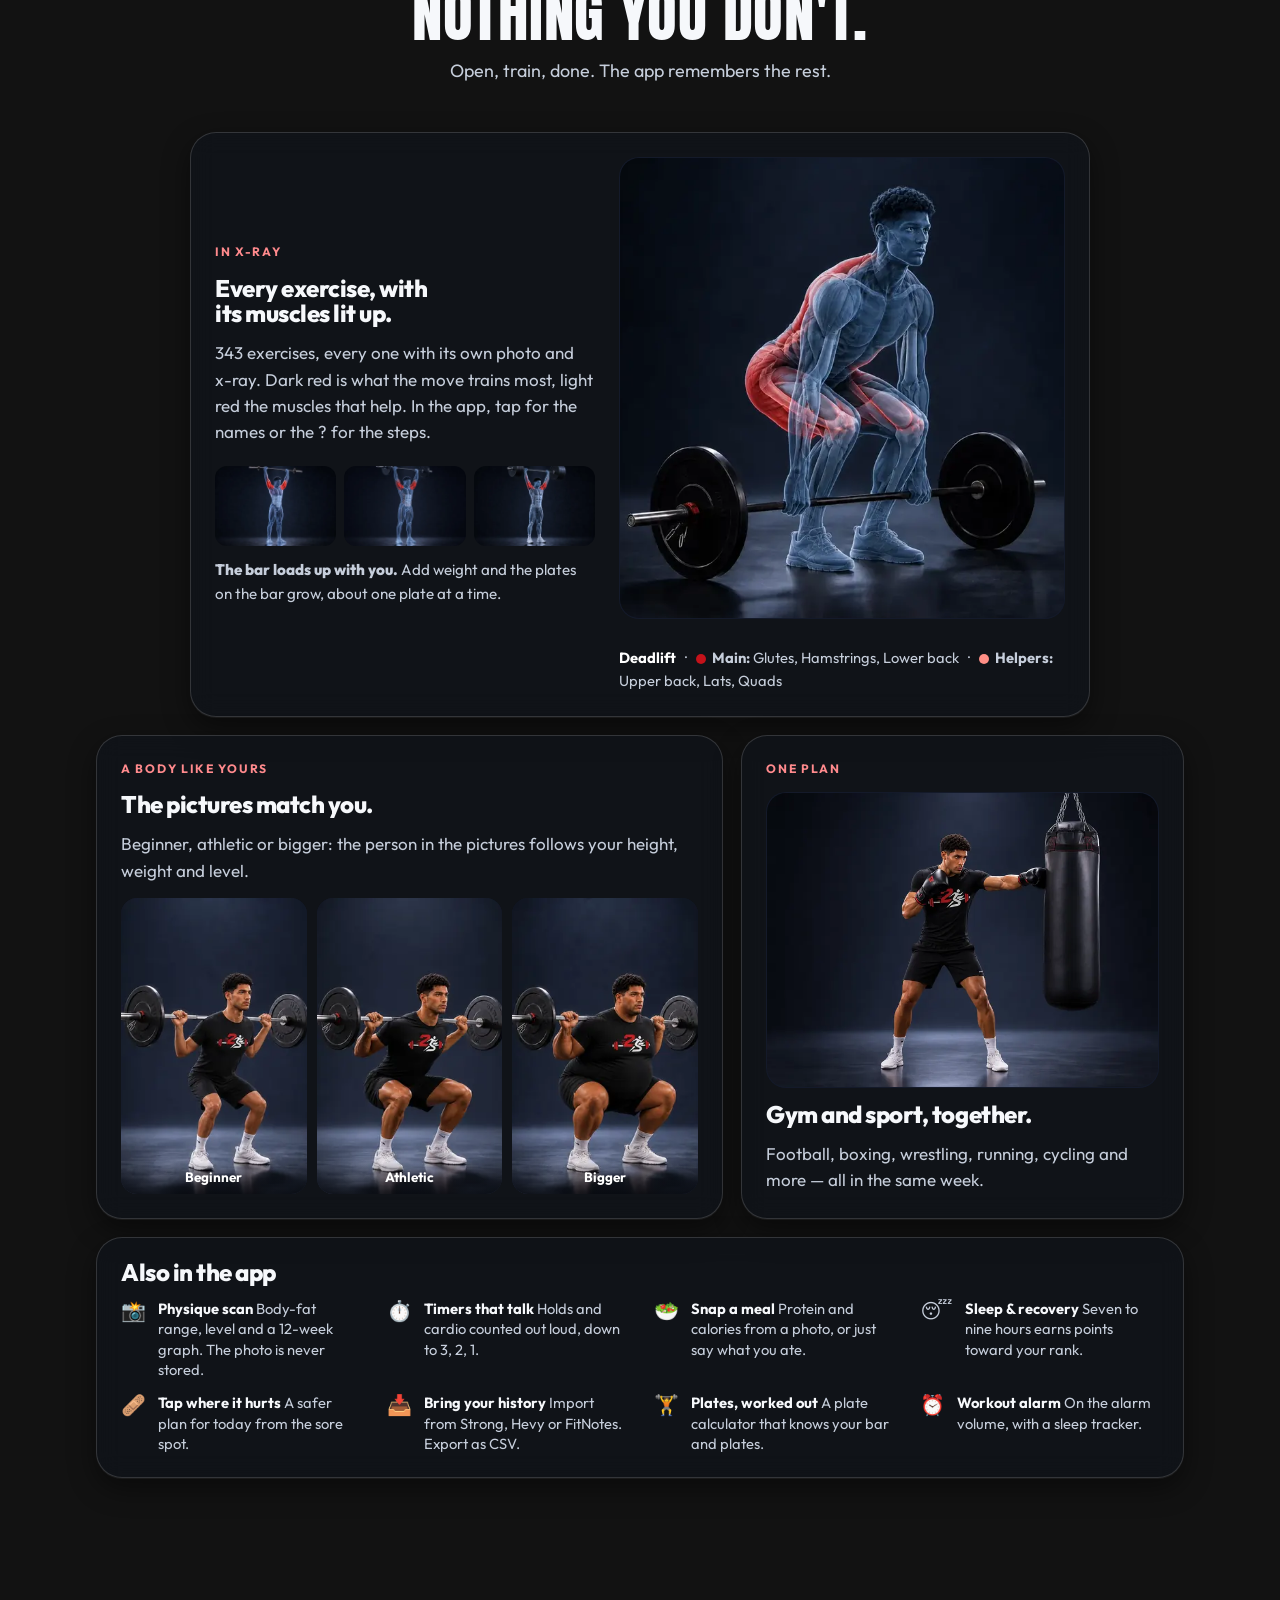
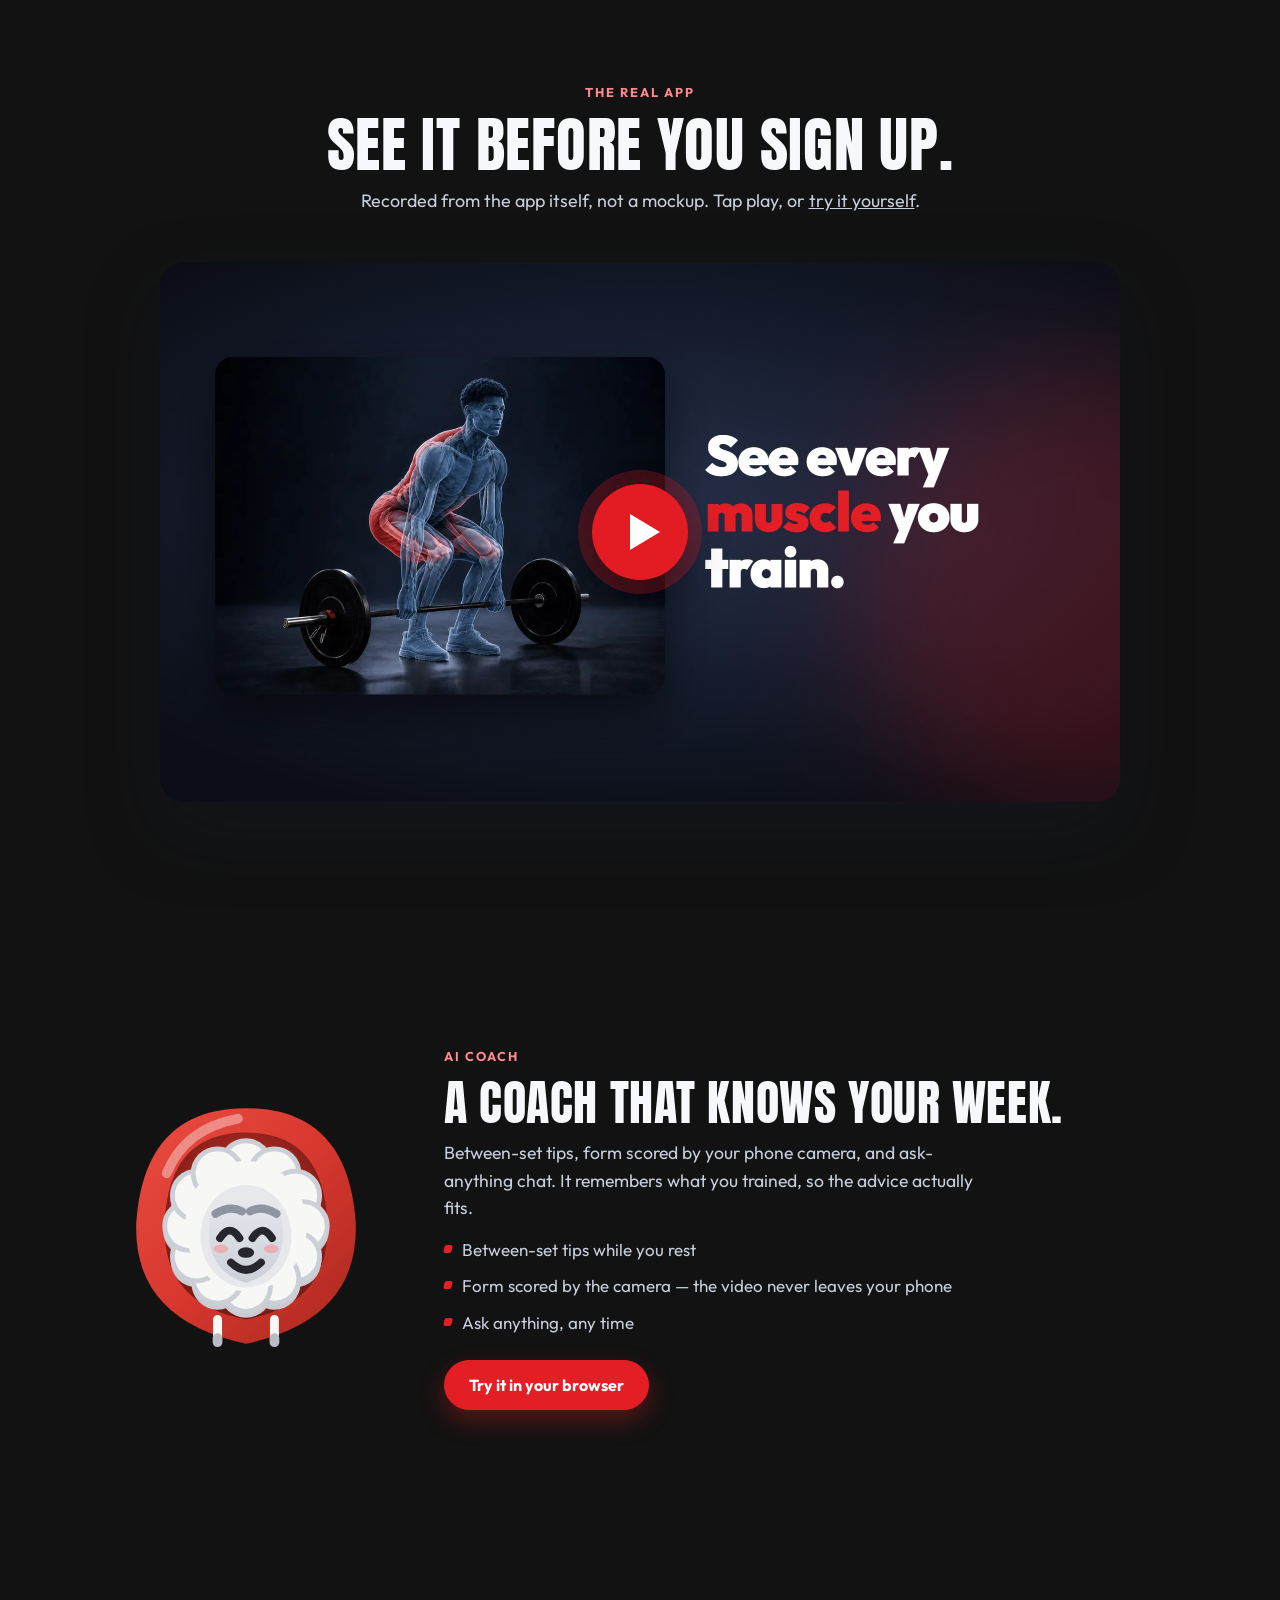
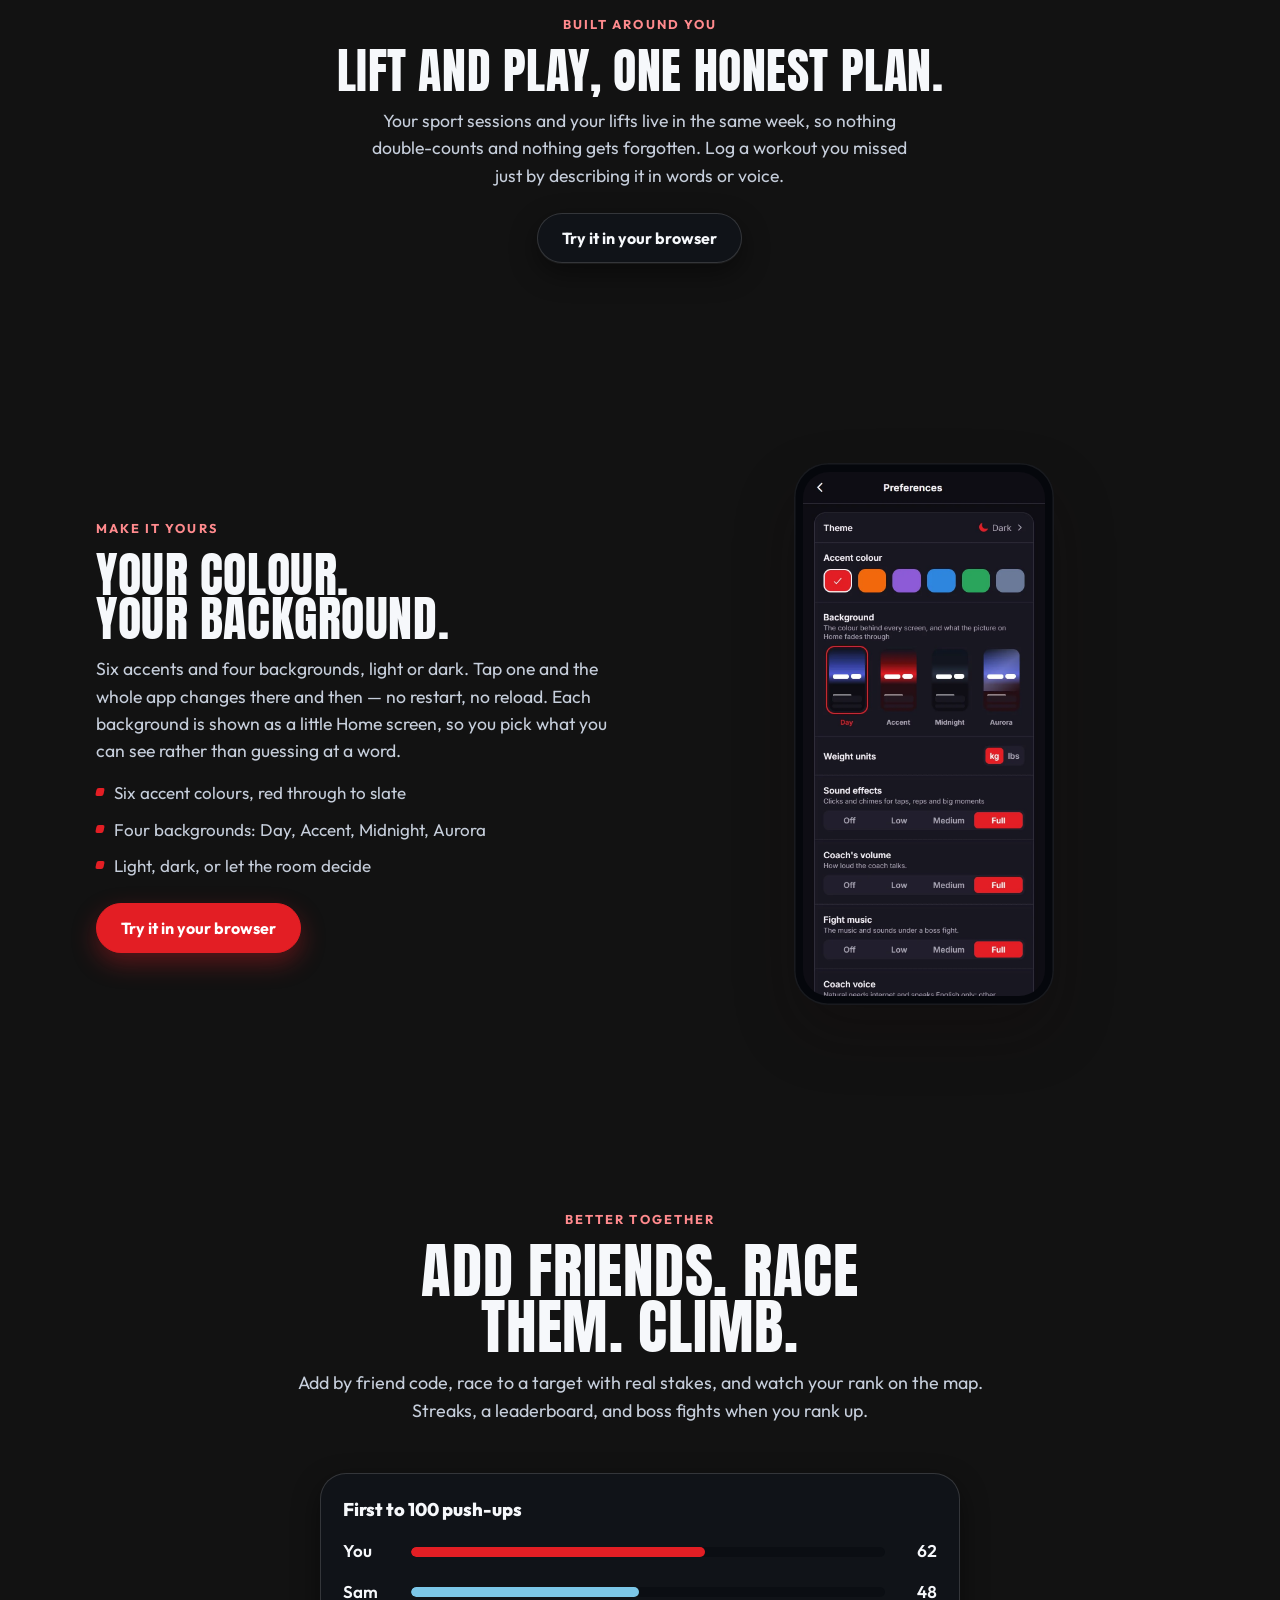
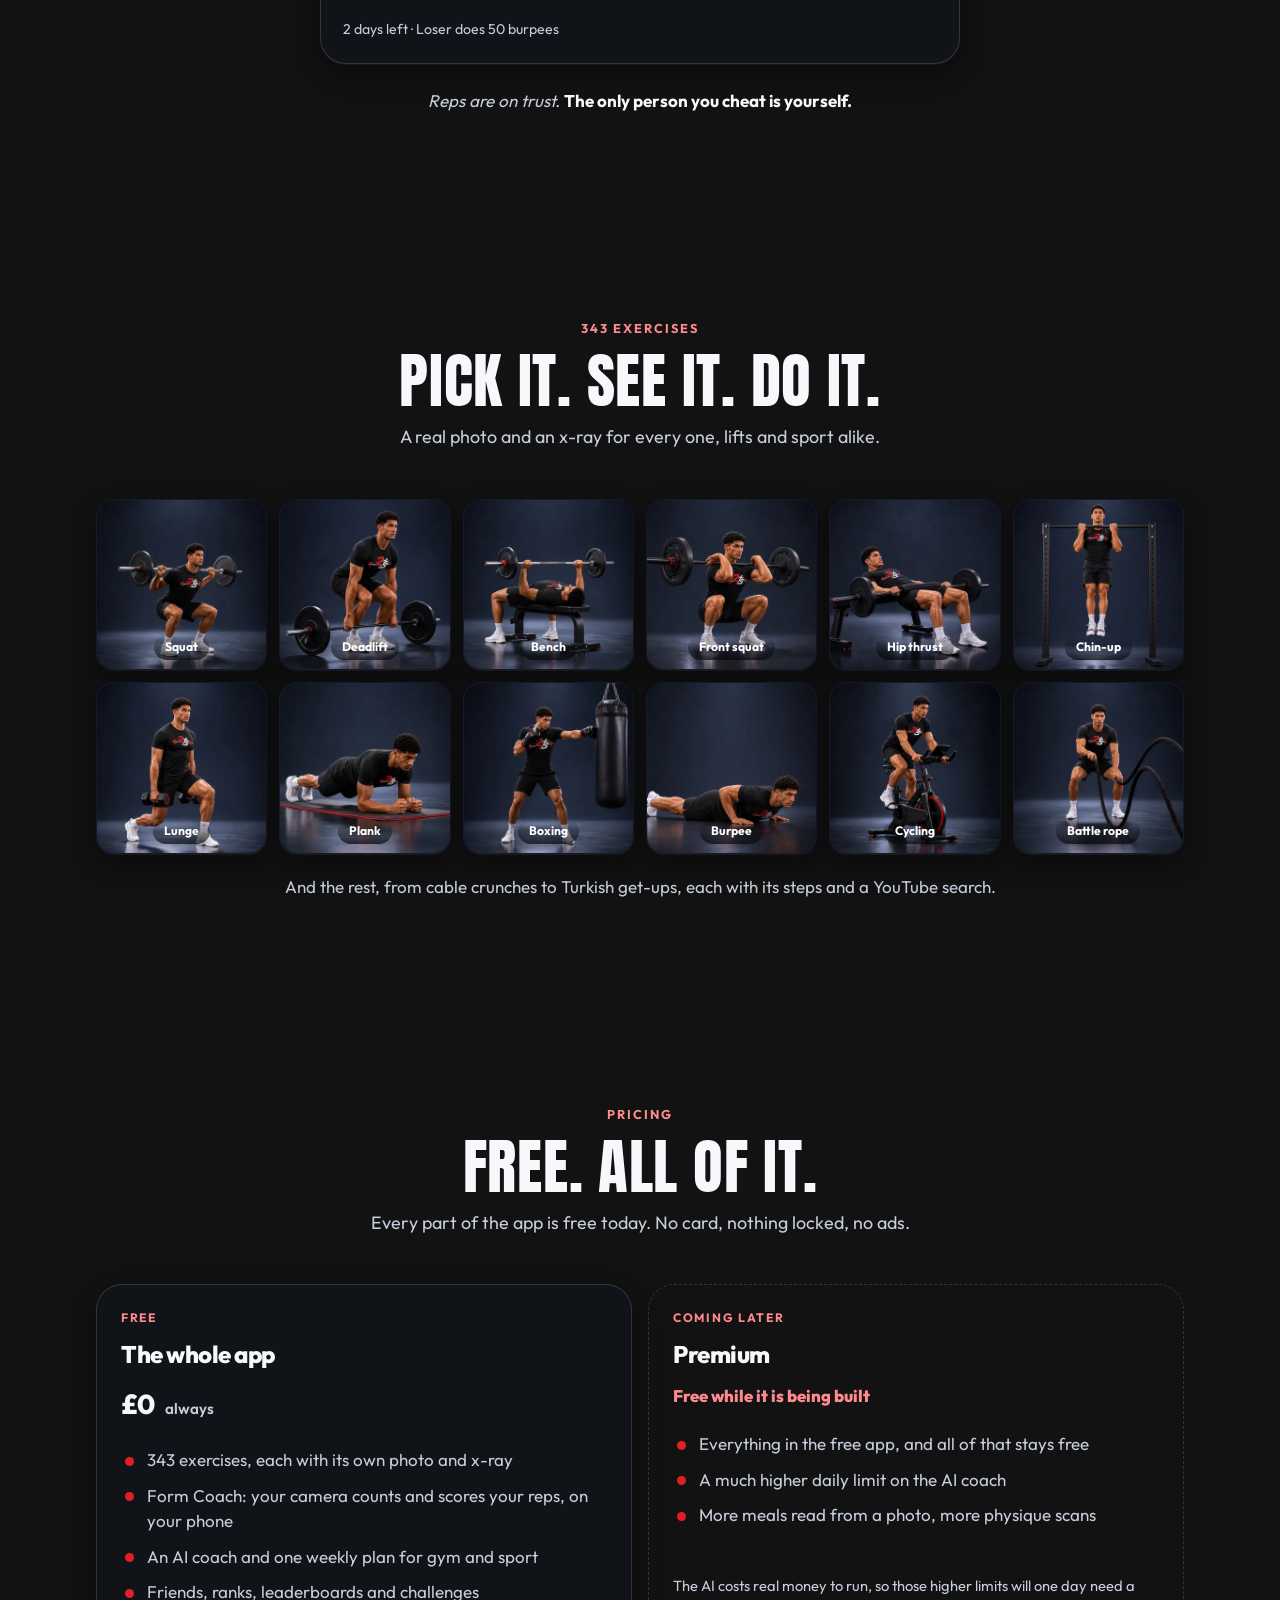
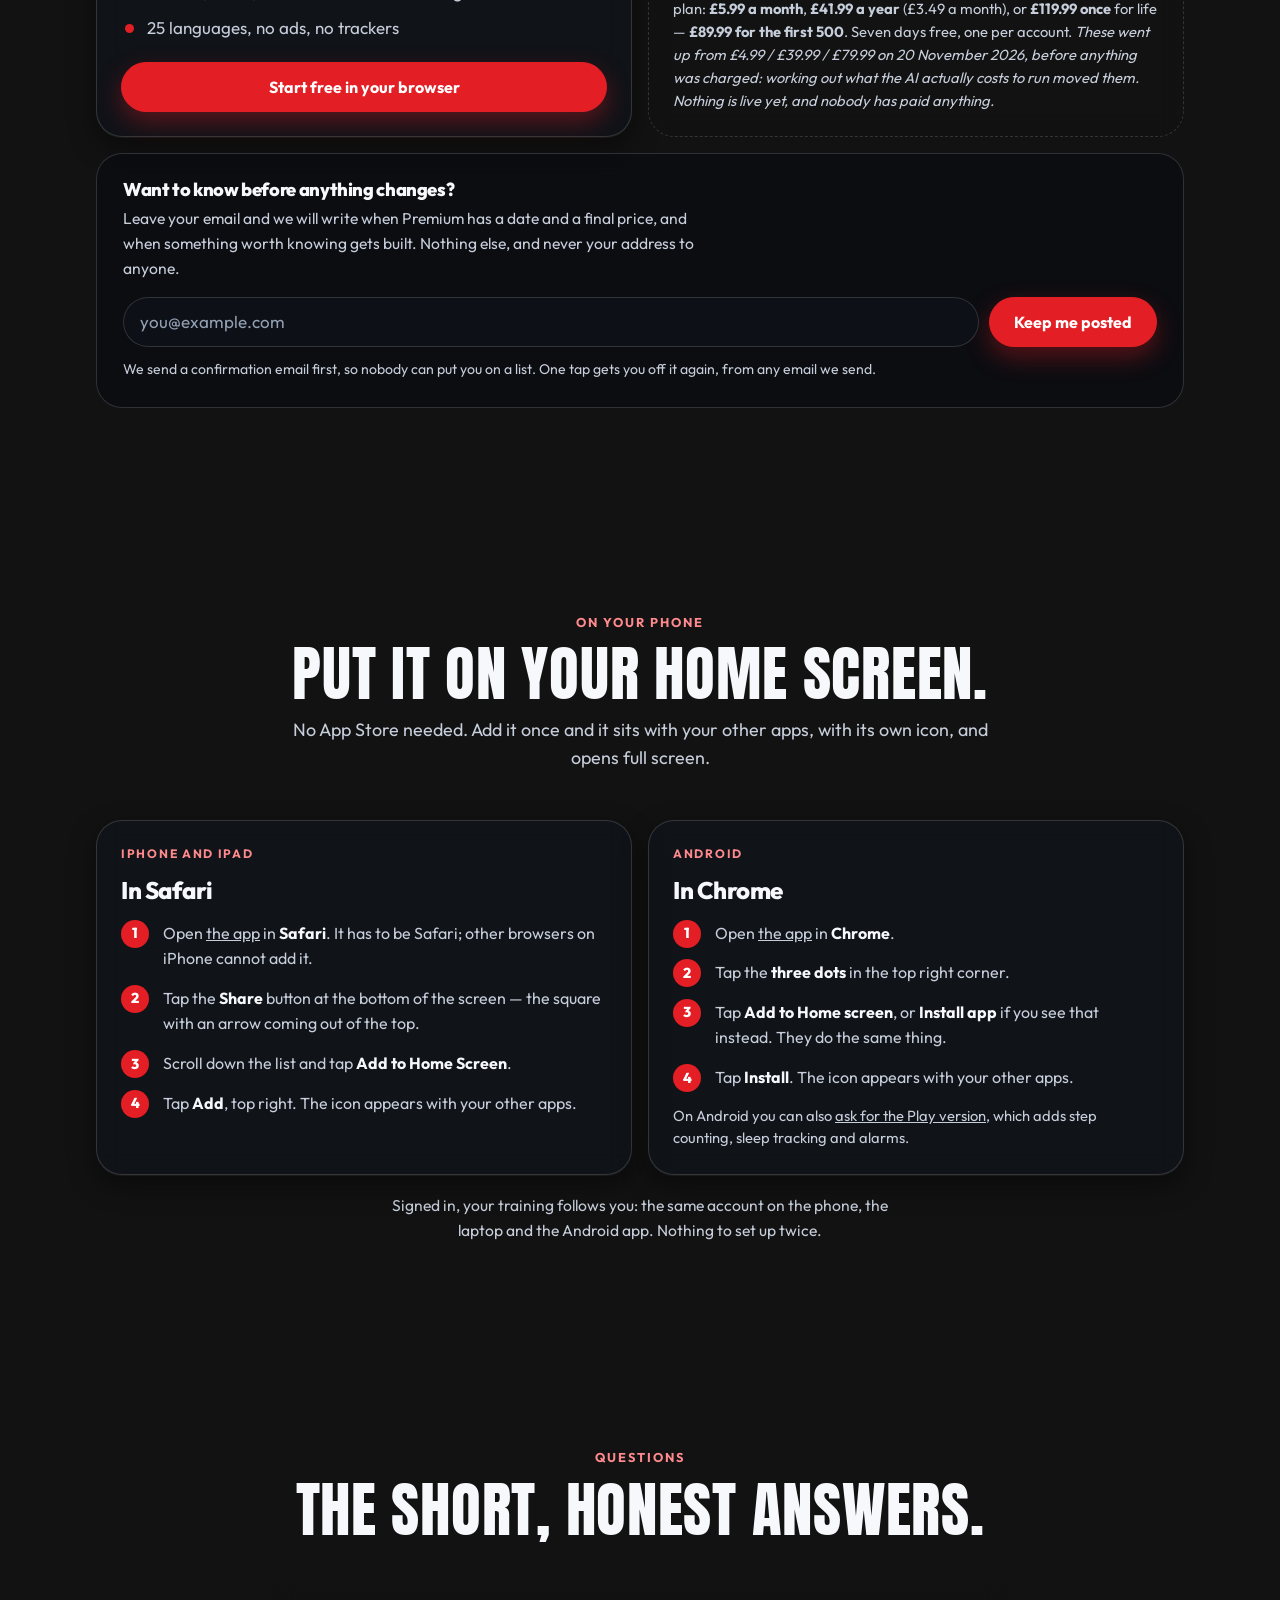
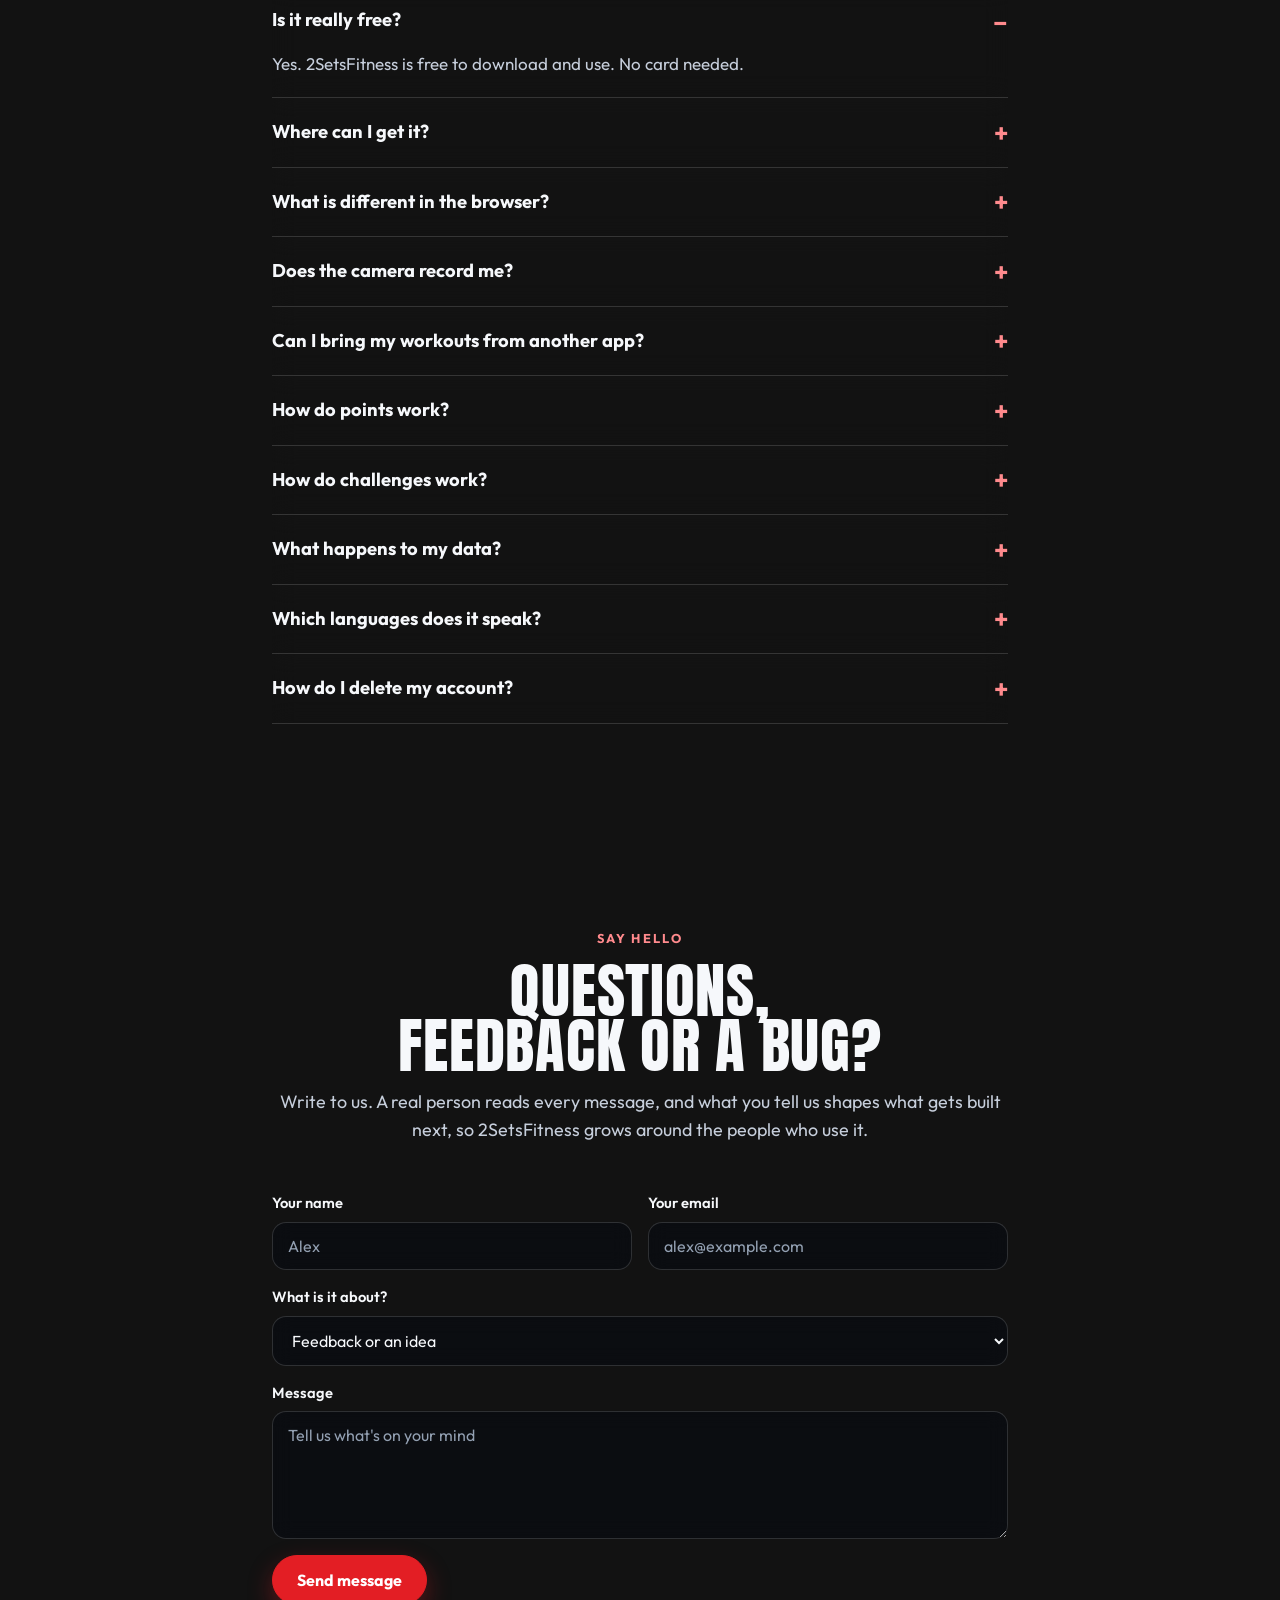
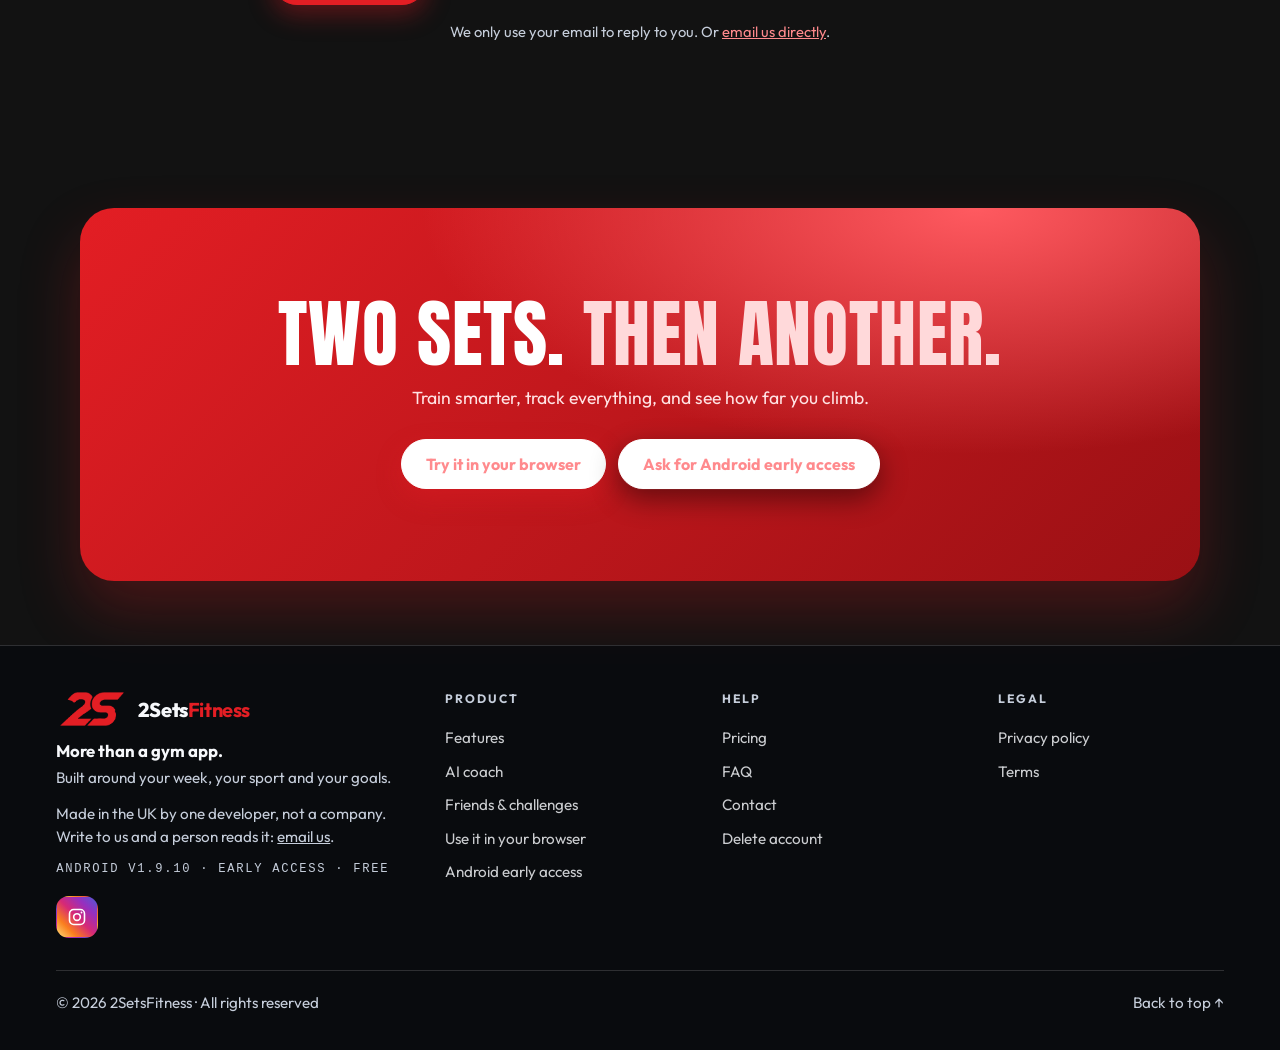
==== commit f9b47003: "Nothing invented on screen The wide mockup has its headline printed across the middle of the picture" ====
--- a/index.html
+++ b/index.html
@@ -57,7 +57,7 @@
   <!-- the picture, whole, at its own proportions. What fills the space
        beside it is a tone on .scene, not a second blurred copy of the
        picture: that copy read as the page being out of focus. -->
-  <img class="photo" src="img/bg/summit-rig.jpg?v=8" alt="" width="2200" height="1238" fetchpriority="high">
+  <img class="photo" src="img/bg/summit-clean.jpg?v=1" alt="" width="1600" height="1760" fetchpriority="high">
   <div class="weather"><i class="drift"></i><i class="sun"></i></div>
   <div class="scrim"></div>
 </div>
--- a/styles.redesign.css
+++ b/styles.redesign.css
@@ -1304,3 +1304,136 @@
   display: inline-block; width: 4px; height: 4px; border-radius: 50%;
   background: var(--accent); vertical-align: 3px; margin: 0 3px;
 }
+
+
+/* ---- slide 2: gym, sport, food, sleep ---- */
+.allin { padding-block: clamp(64px, 11vw, 132px); position: relative; z-index: 1; }
+/* The section scrolls across the bright half of the picture, so it brings
+   its own shade -- fading in and out at top and bottom so it has no edge,
+   and sitting behind its own content but in front of the photograph. */
+.allin::before {
+  content: ""; position: absolute; inset: 0; z-index: -1; pointer-events: none;
+  background: linear-gradient(180deg,
+    rgba(5,7,11,0) 0%, rgba(5,7,11,.74) 16%, rgba(5,7,11,.8) 50%,
+    rgba(5,7,11,.74) 84%, rgba(5,7,11,0) 100%);
+}
+.allin .sec-head h2, .allin .sec-head > p, .allin-foot {
+  text-shadow: 0 2px 16px rgba(0,0,0,.7);
+}
+.allin .sec-head { text-align: center; max-width: 42rem; margin: 0 auto; }
+.allin .sec-head .eyebrow {
+  display: inline-flex; align-items: center; gap: 12px;
+  text-transform: uppercase; letter-spacing: .2em; font-size: .74rem;
+}
+.allin .sec-head .eyebrow::before, .allin .sec-head .eyebrow::after {
+  content: ""; width: 28px; height: 2px; border-radius: 2px; background: var(--accent);
+}
+.allin .sec-head h2 { margin: 16px 0 0; }
+.allin .sec-head > p { margin: 16px auto 0; color: var(--dim); font-size: 1.05rem; }
+
+.quad {
+  list-style: none; margin: clamp(32px, 5vw, 54px) 0 0; padding: 0;
+  display: grid; grid-template-columns: repeat(4, 1fr); gap: 16px;
+}
+.quad li {
+  padding: 26px 22px 28px; border-radius: 16px;
+  background: rgba(13, 16, 23, .58); border: 1px solid rgba(255,255,255,.1);
+  -webkit-backdrop-filter: blur(14px); backdrop-filter: blur(14px);
+}
+.quad svg {
+  width: 26px; height: 26px; display: block; margin-bottom: 16px;
+  fill: none; stroke: var(--accent); stroke-width: 1.8;
+  stroke-linecap: round; stroke-linejoin: round;
+}
+.quad h3 {
+  margin: 0 0 10px; font-size: 1.02rem; font-weight: 800;
+  text-transform: uppercase; letter-spacing: .14em; color: #fff;
+}
+.quad p { margin: 0; color: var(--dim); font-size: .95rem; line-height: 1.55; }
+
+.allin-foot {
+  margin: clamp(28px, 4vw, 44px) 0 0; text-align: center;
+  font-size: .78rem; font-weight: 800; letter-spacing: .18em;
+  text-transform: uppercase; color: #aeb6c4;
+}
+
+@media (max-width: 980px) { .quad { grid-template-columns: repeat(2, 1fr); } }
+@media (max-width: 560px) { .quad { grid-template-columns: 1fr; } }
+
+
+/* ---- slide 2, shown rather than described ---- */
+.phones3 {
+  margin: clamp(30px, 5vw, 52px) 0 0;
+  display: flex; align-items: flex-end; justify-content: center;
+  gap: clamp(10px, 2.4vw, 30px);
+}
+.ph { margin: 0; text-align: center; }
+/* A whole phone screen is nearly three times as tall as it is wide, so
+   three of them side by side run off the bottom and take the captions
+   with them. Each is cropped to a window on the part that makes its
+   point -- the sports grid at the top of one, the fan in the middle of
+   the next, the food sheet at the foot of the last. */
+.ph img {
+  display: block; width: 100%; height: clamp(300px, 44vh, 440px);
+  object-fit: cover; border-radius: 20px;
+  border: 1px solid rgba(255,255,255,.14);
+  box-shadow: 0 30px 70px rgba(0,0,0,.62);
+}
+.ph.side:first-child img { object-position: 50% 16%; }
+.ph.main img { object-position: 50% 64%; }
+.ph.side:last-child img { object-position: 50% 100%; }
+/* the middle one is the point, so it stands forward and the other two
+   turn slightly away from it */
+.ph.main { width: min(286px, 27vw); z-index: 2; }
+.ph.side { width: min(232px, 22vw); z-index: 1; opacity: .96; }
+.ph.side:first-child img { transform: perspective(1200px) rotateY(9deg); }
+.ph.side:last-child img { transform: perspective(1200px) rotateY(-9deg); }
+.ph figcaption {
+  margin-top: 16px; font-size: .74rem; font-weight: 800;
+  letter-spacing: .15em; text-transform: uppercase; color: #cdd4df;
+  text-shadow: 0 2px 14px rgba(0,0,0,.75);
+}
+.ph.main figcaption { color: #fff; }
+
+/* narrow: the two at the sides are unreadable long before they are
+   small, so the one that says everything carries it alone */
+@media (max-width: 760px) {
+  .ph.side { display: none; }
+  .ph.main { width: min(272px, 64vw); }
+}
+
+
+/* ======================================================================
+   NOTHING INVENTED ON SCREEN
+   The wide mockup has its headline printed across the middle of the
+   picture, so wherever that type sat there is no picture underneath --
+   it was being rebuilt from the pixels around it. On flat black that is
+   invisible; where it crossed the mist it read as a smear, and no amount
+   of tuning fixes that, because the information is not in the file.
+   So: back to the frame whose only repair is the nav strip, in flat dark
+   sky, and the side it does not reach is simply dark rather than filled
+   in with a guess.
+   ====================================================================== */
+.scene { background: radial-gradient(130% 96% at 2% 46%, #161c26 0%, #0f141b 34%, #0a0d13 64%, #07080c 88%); }
+.scene .photo {
+  top: -3%; right: 0; bottom: auto; left: auto;
+  width: auto; height: 106%; min-width: 0;
+  object-fit: cover; object-position: 50% 10%;
+  /* a fade of real pixels, not a patch of invented ones */
+  -webkit-mask-image: linear-gradient(90deg, rgba(0,0,0,0) 0%, rgba(0,0,0,.5) 10%, #000 30%);
+  mask-image: linear-gradient(90deg, rgba(0,0,0,0) 0%, rgba(0,0,0,.5) 10%, #000 30%);
+}
+.scene .scrim {
+  background:
+    linear-gradient(180deg, rgba(7,8,12,0) 62%, rgba(7,8,12,.16) 80%,
+      rgba(7,8,12,.48) 93%, rgba(7,8,12,.68) 100%),
+    linear-gradient(96deg, rgba(7,8,12,.5) 0%, rgba(7,8,12,.3) 22%,
+      rgba(7,8,12,.12) 42%, rgba(7,8,12,.05) 70%, rgba(7,8,12,.04) 100%);
+}
+@media (max-width: 900px) {
+  .scene .photo {
+    top: 0; left: 0; right: 0; width: 100%; height: 106%;
+    object-position: 58% center;
+    -webkit-mask-image: none; mask-image: none;
+  }
+}
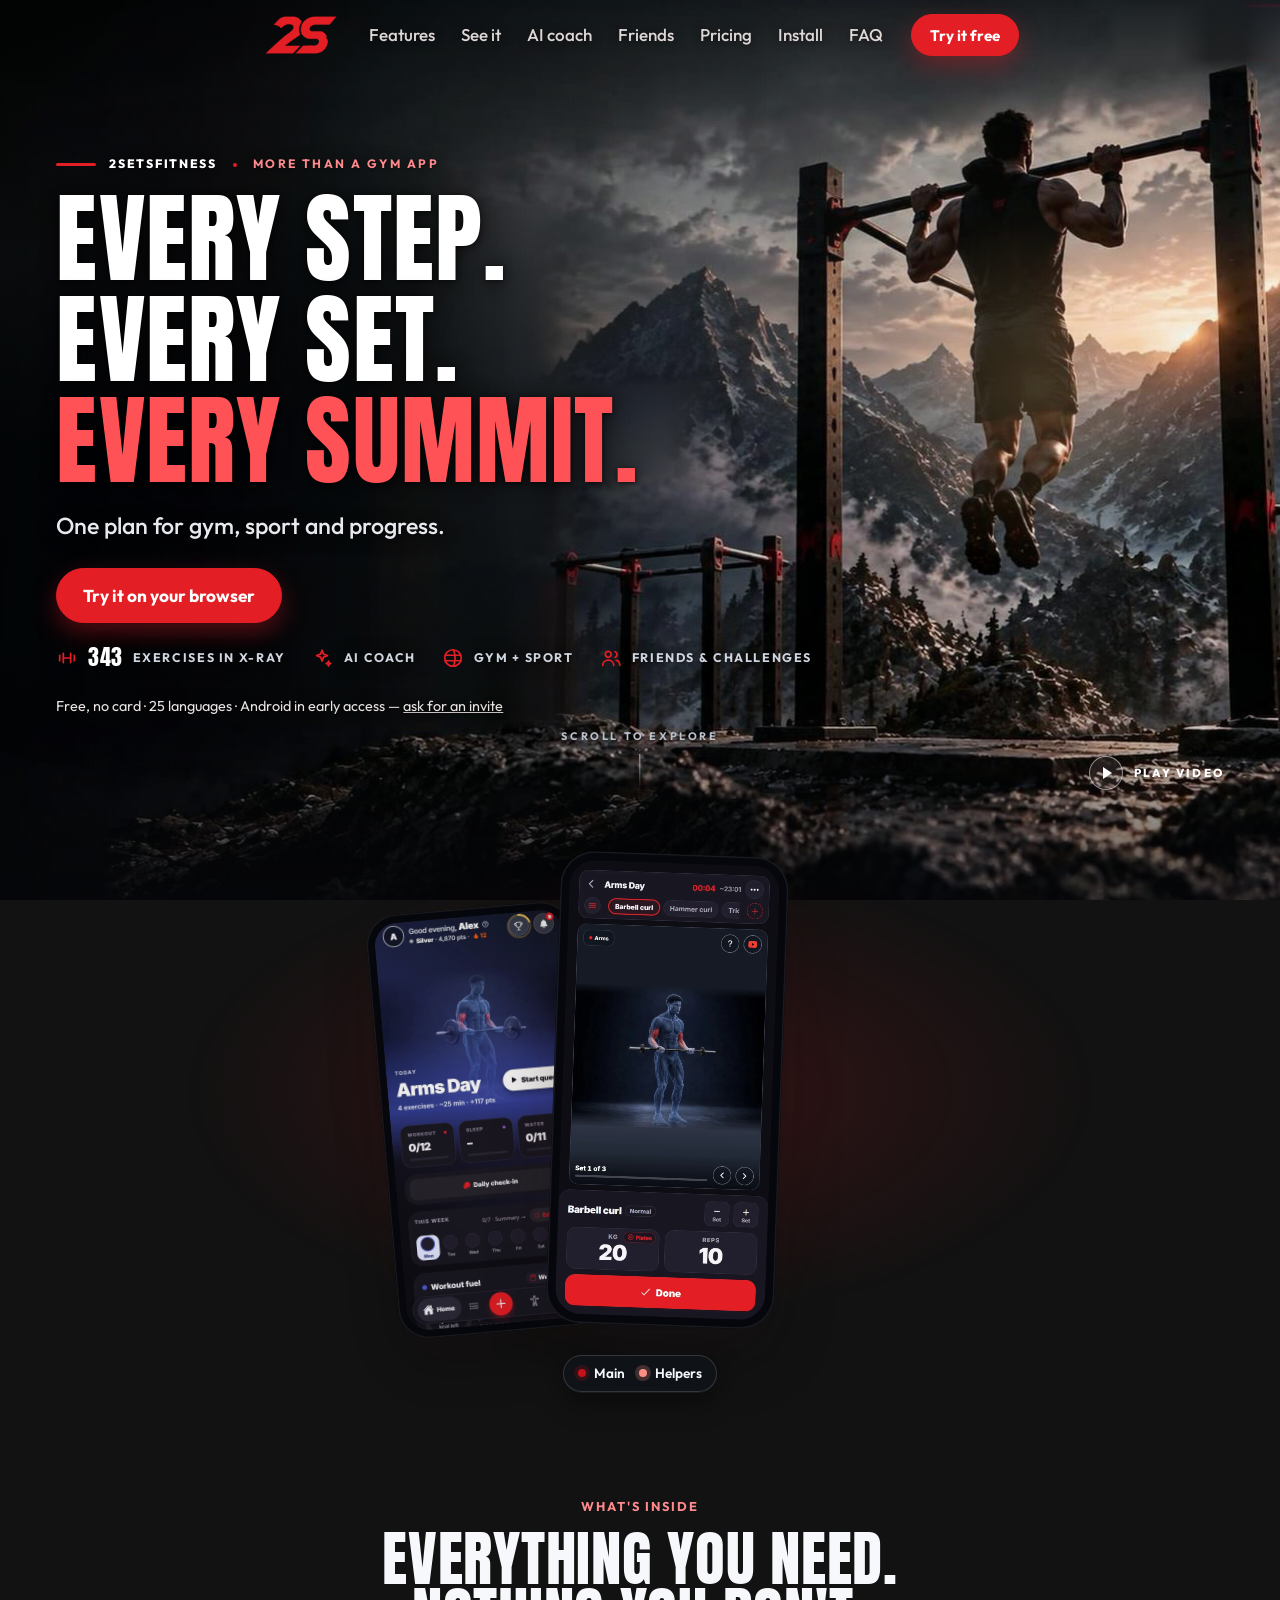
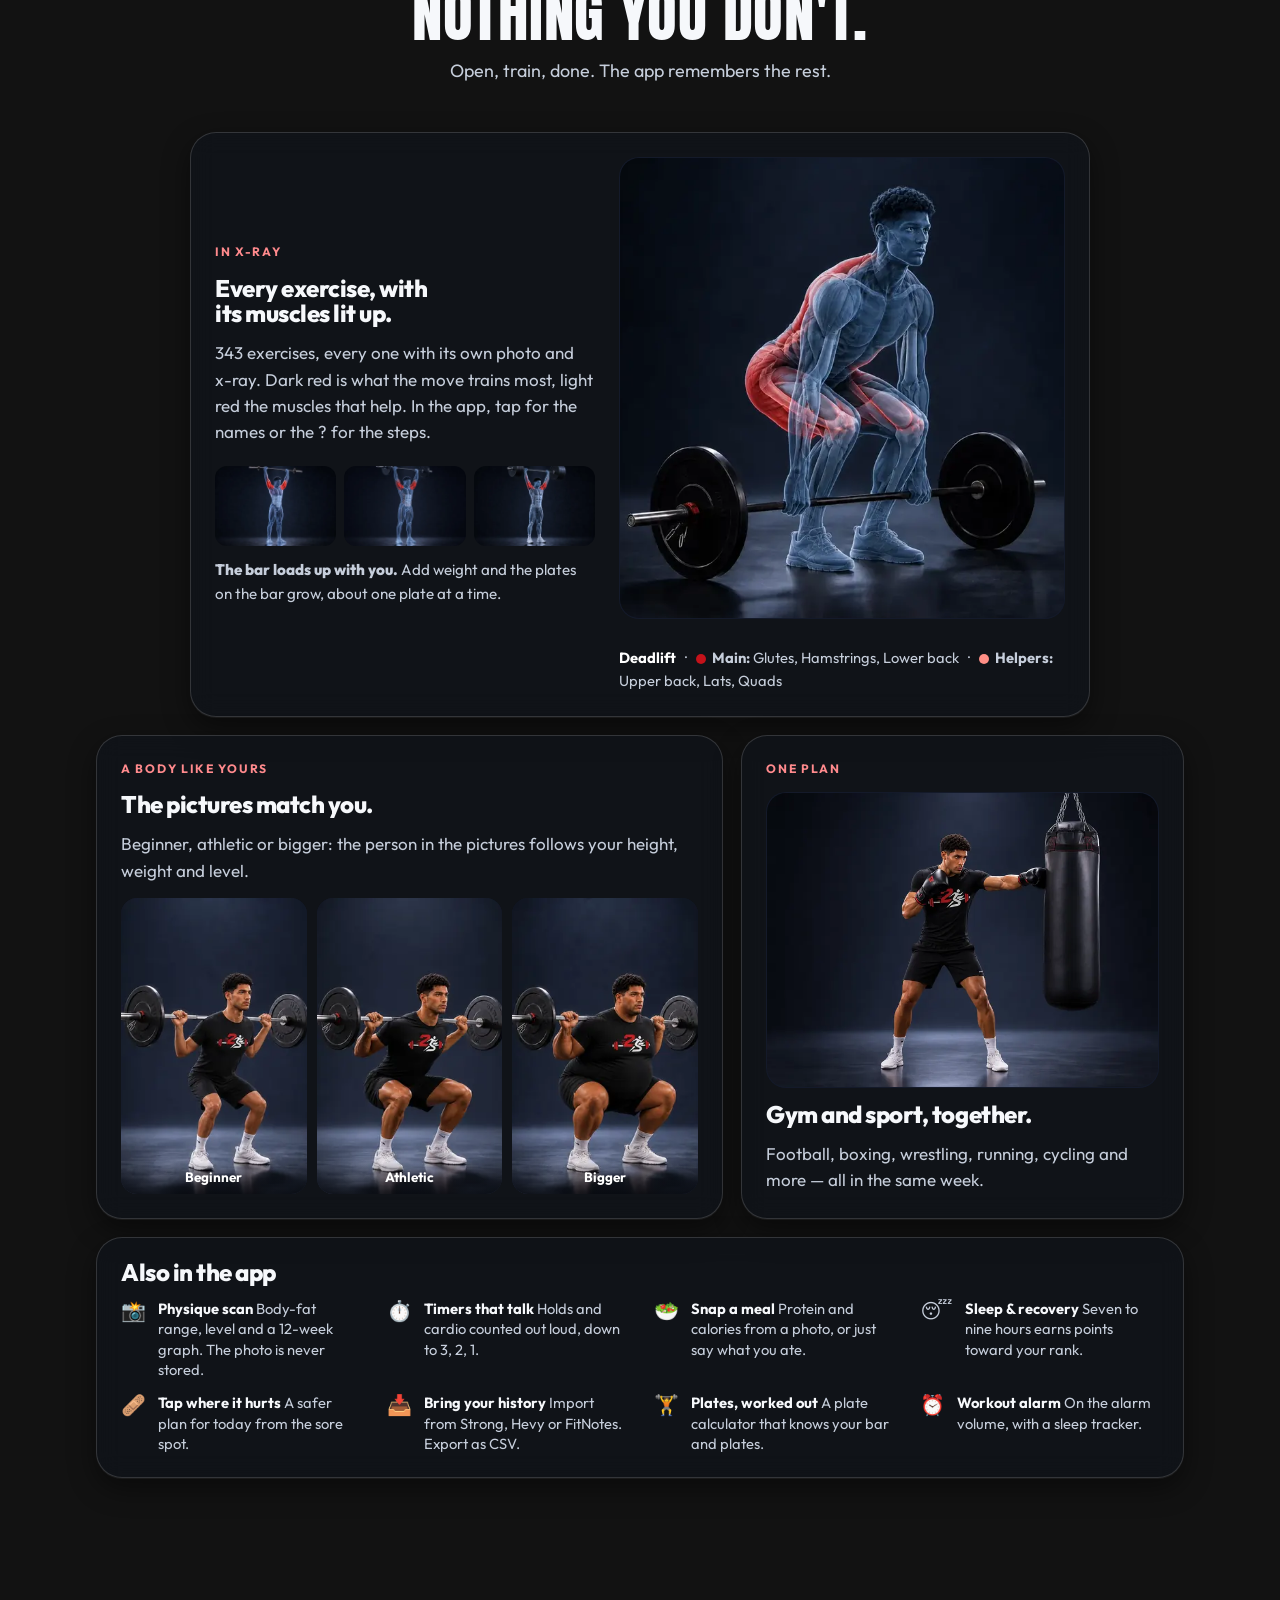
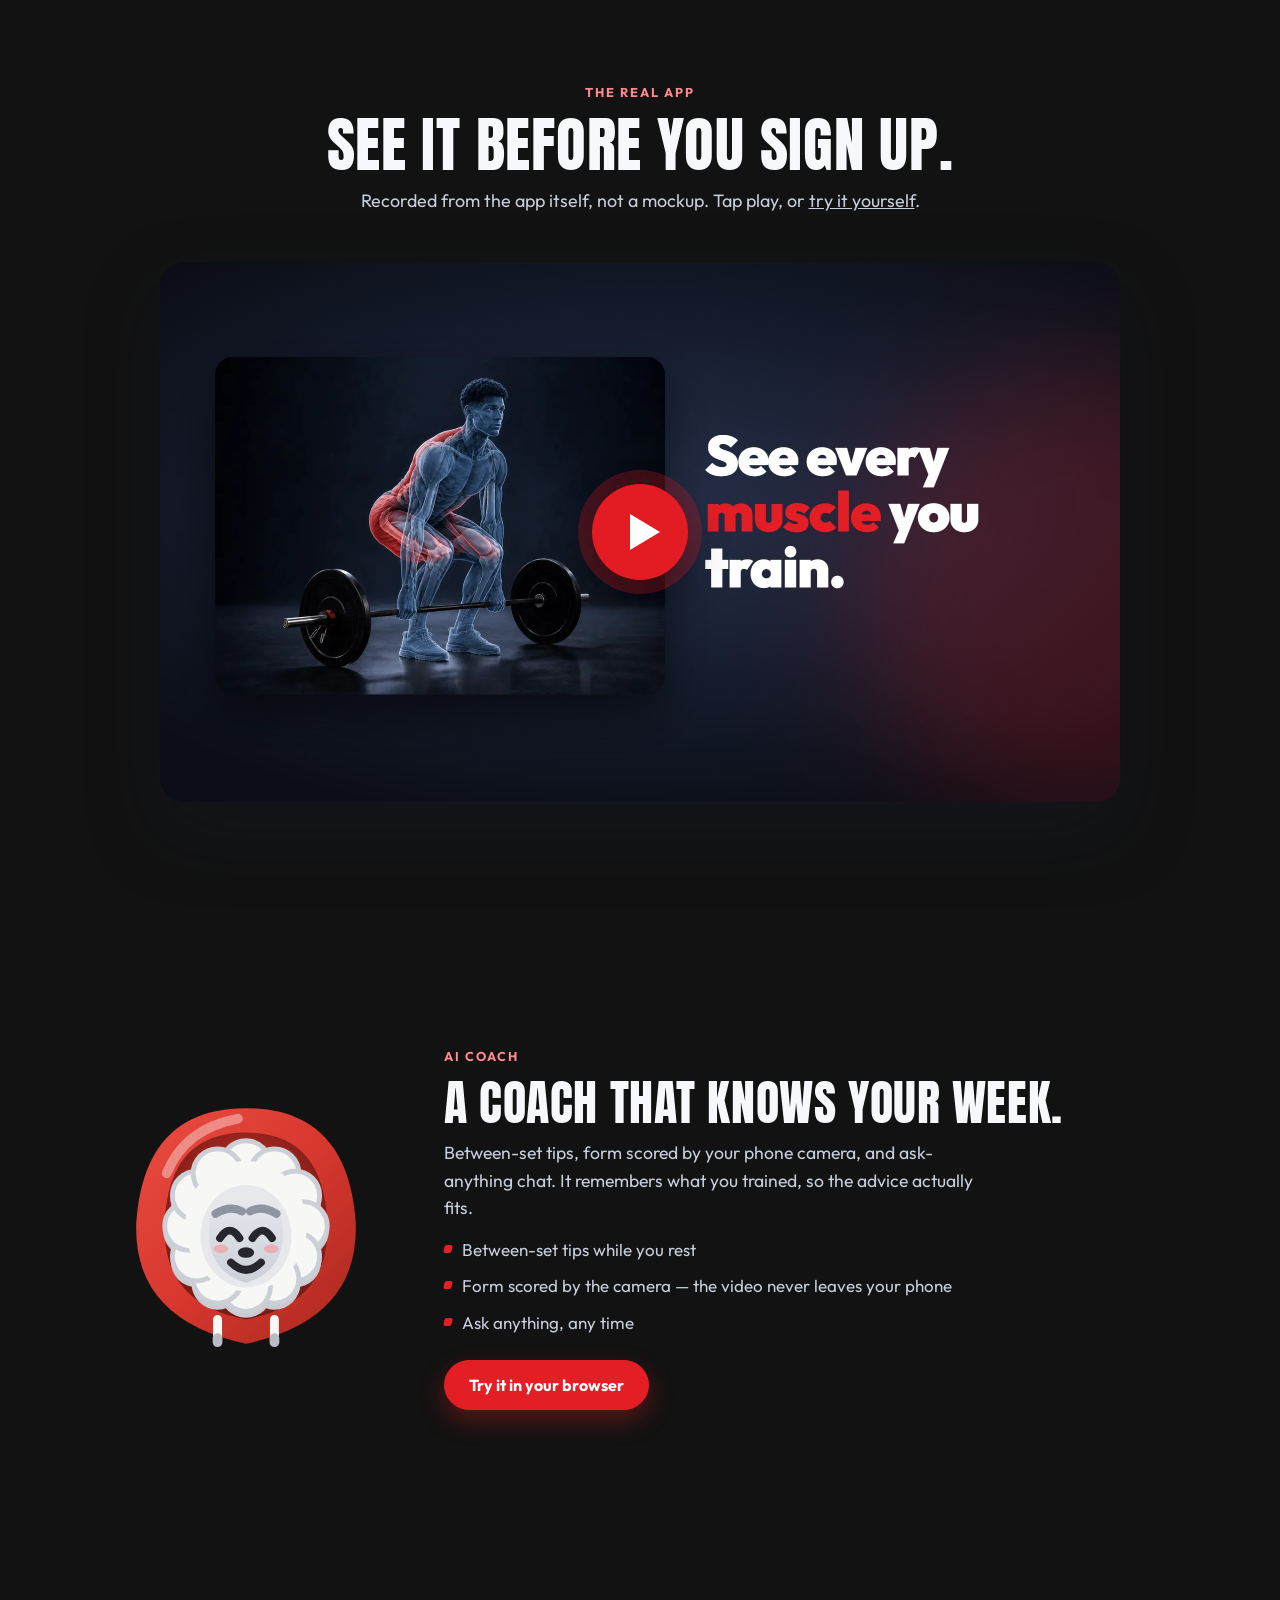
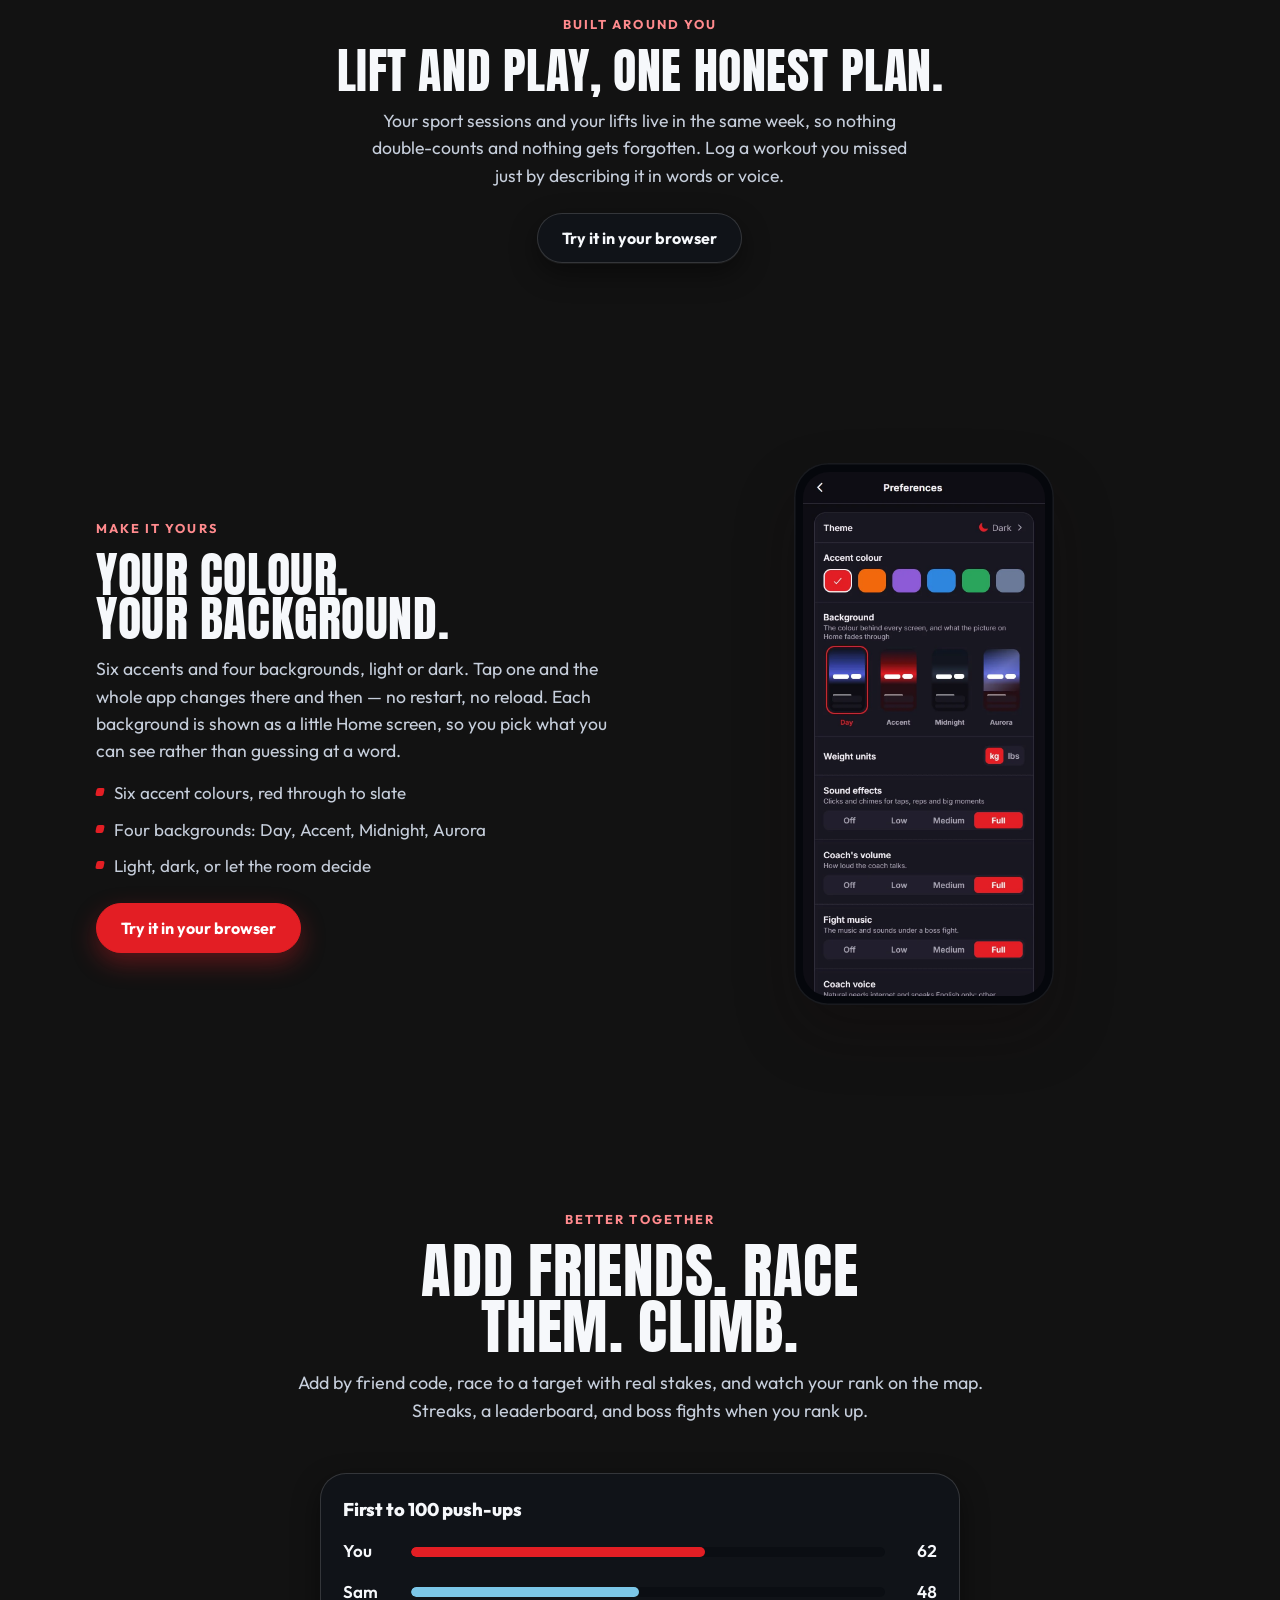
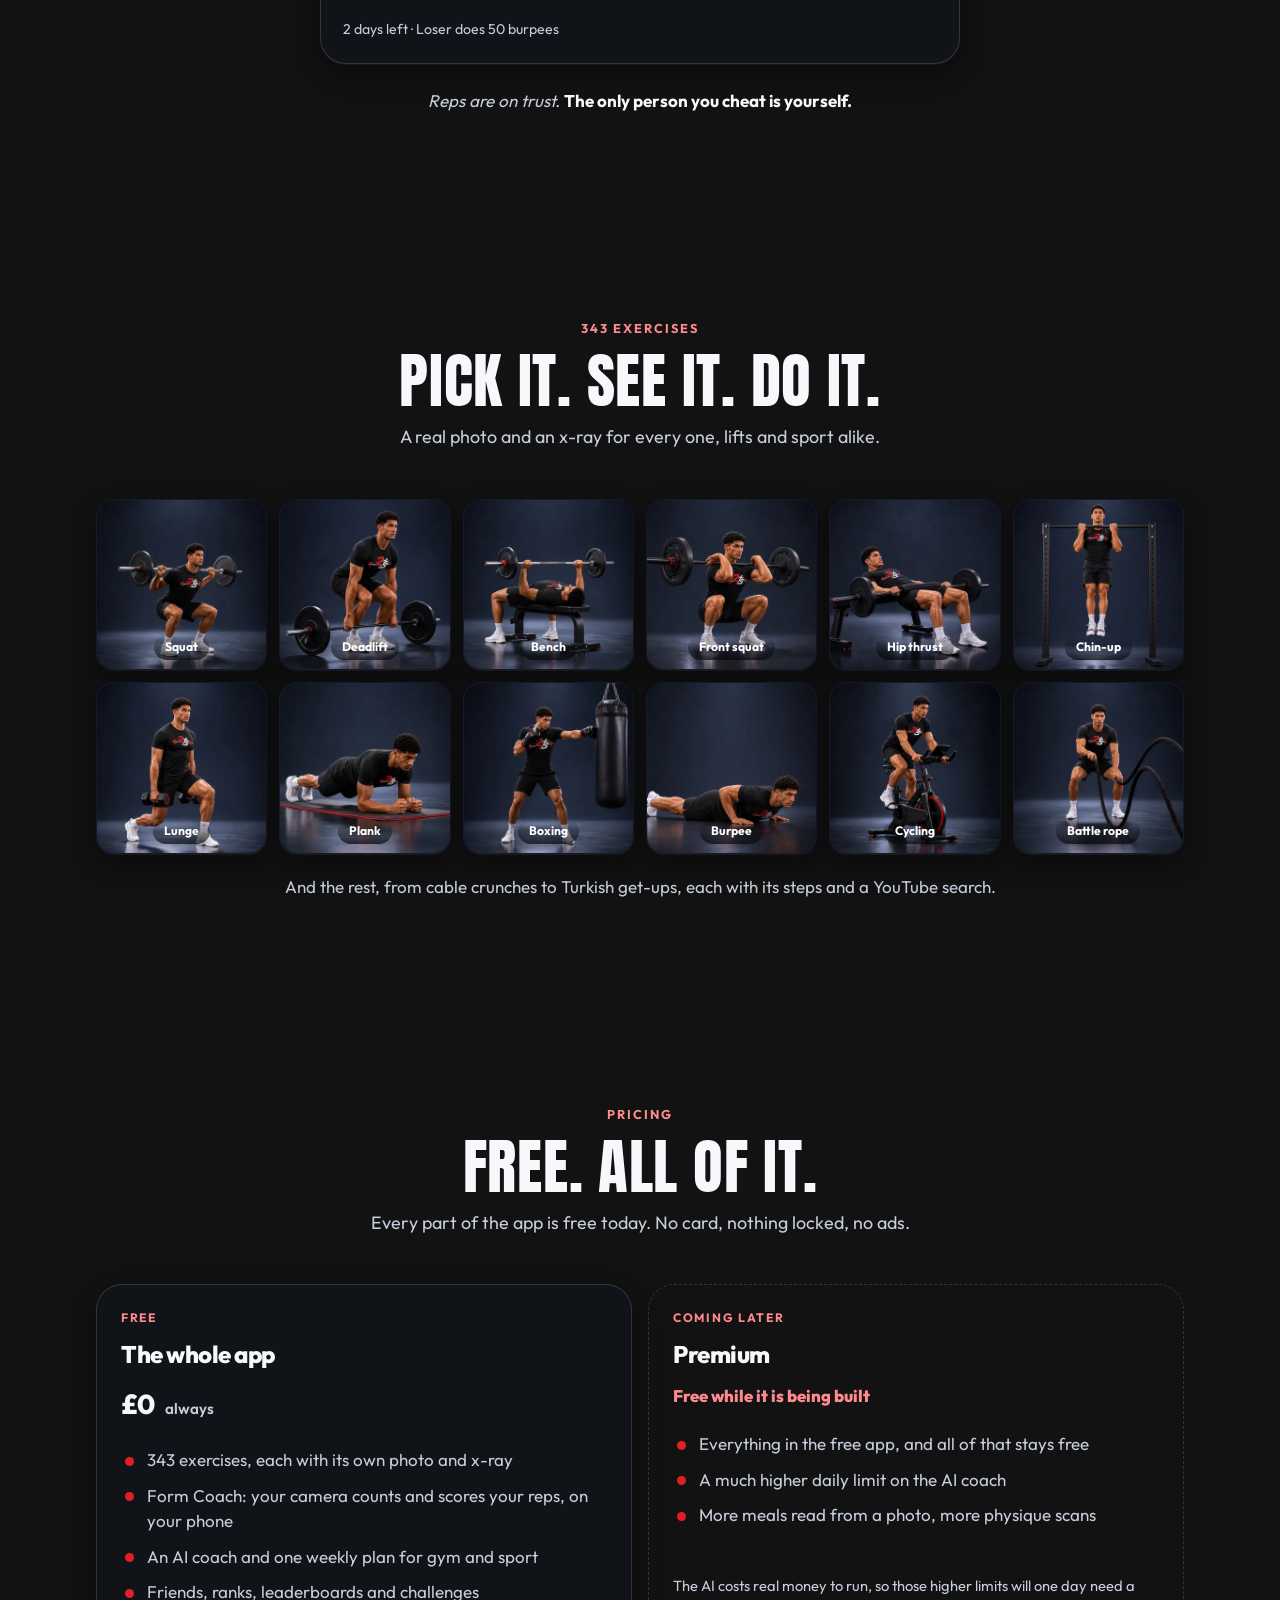
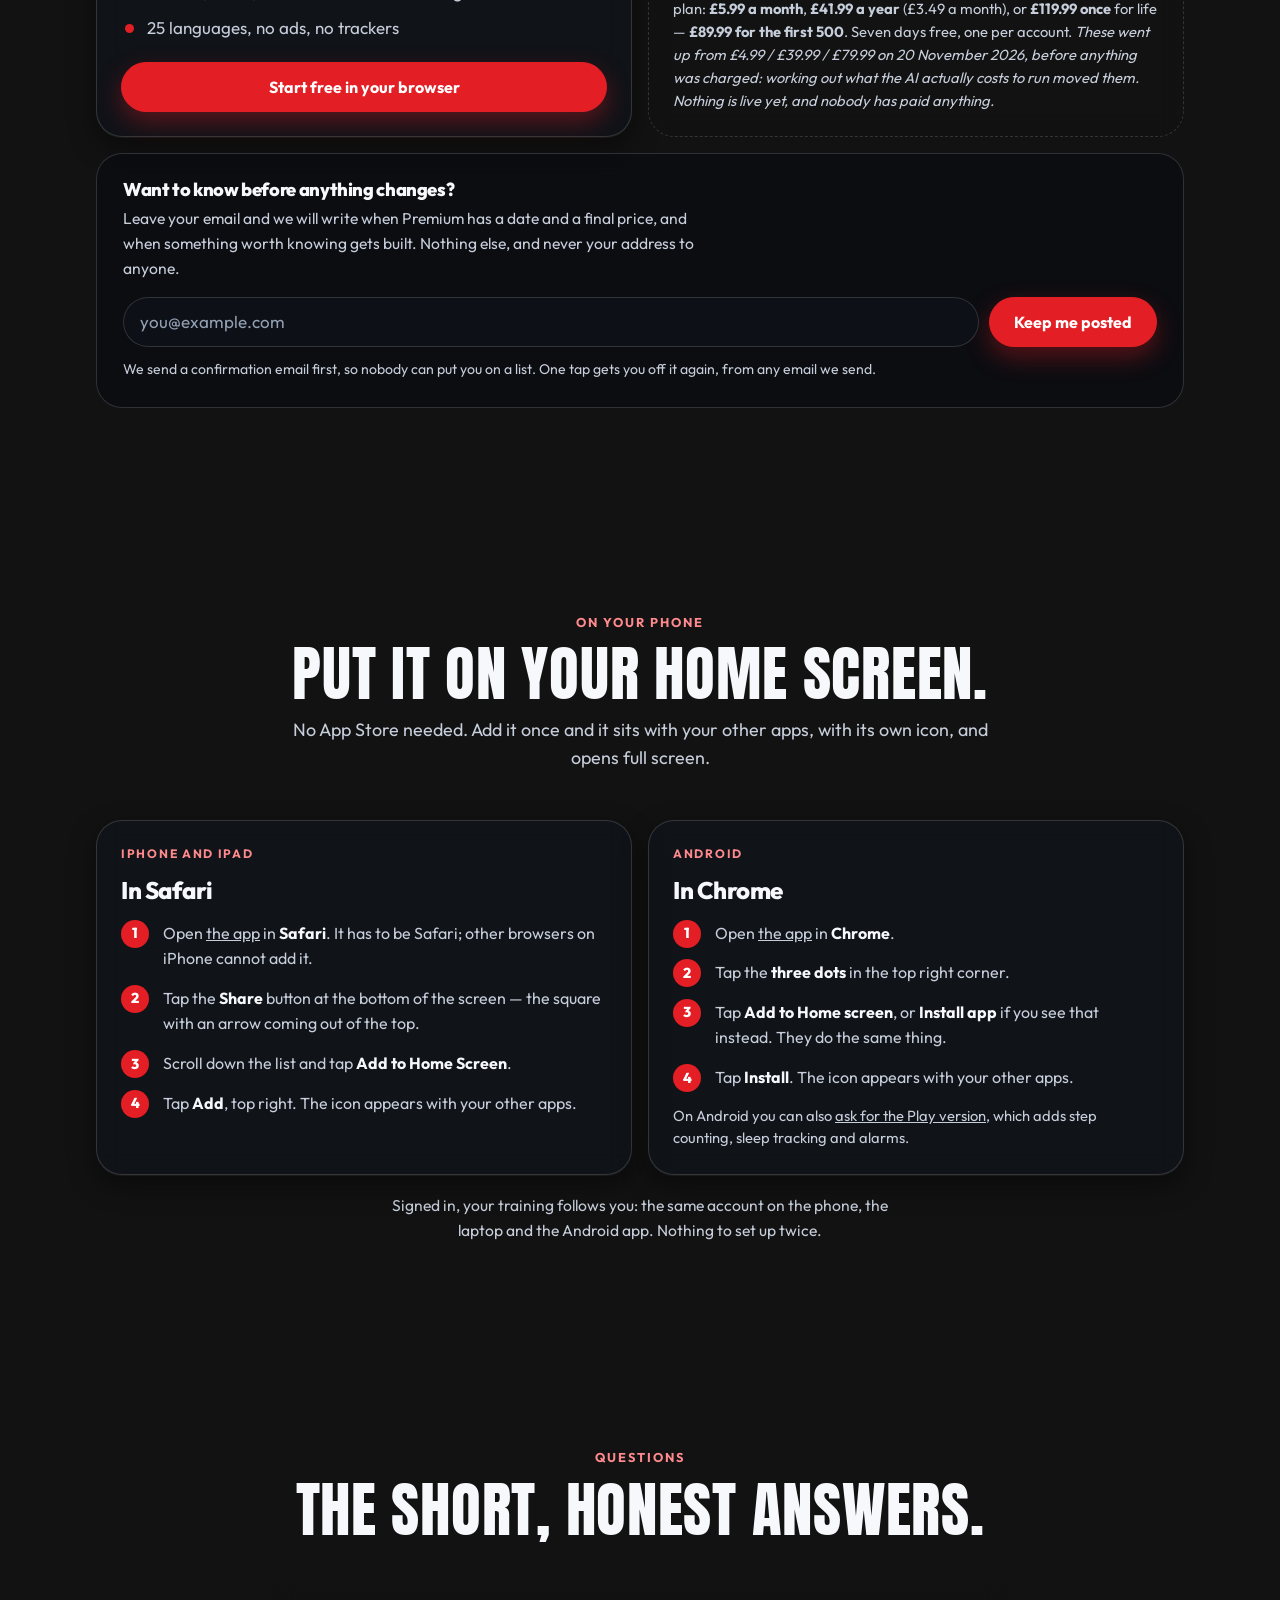
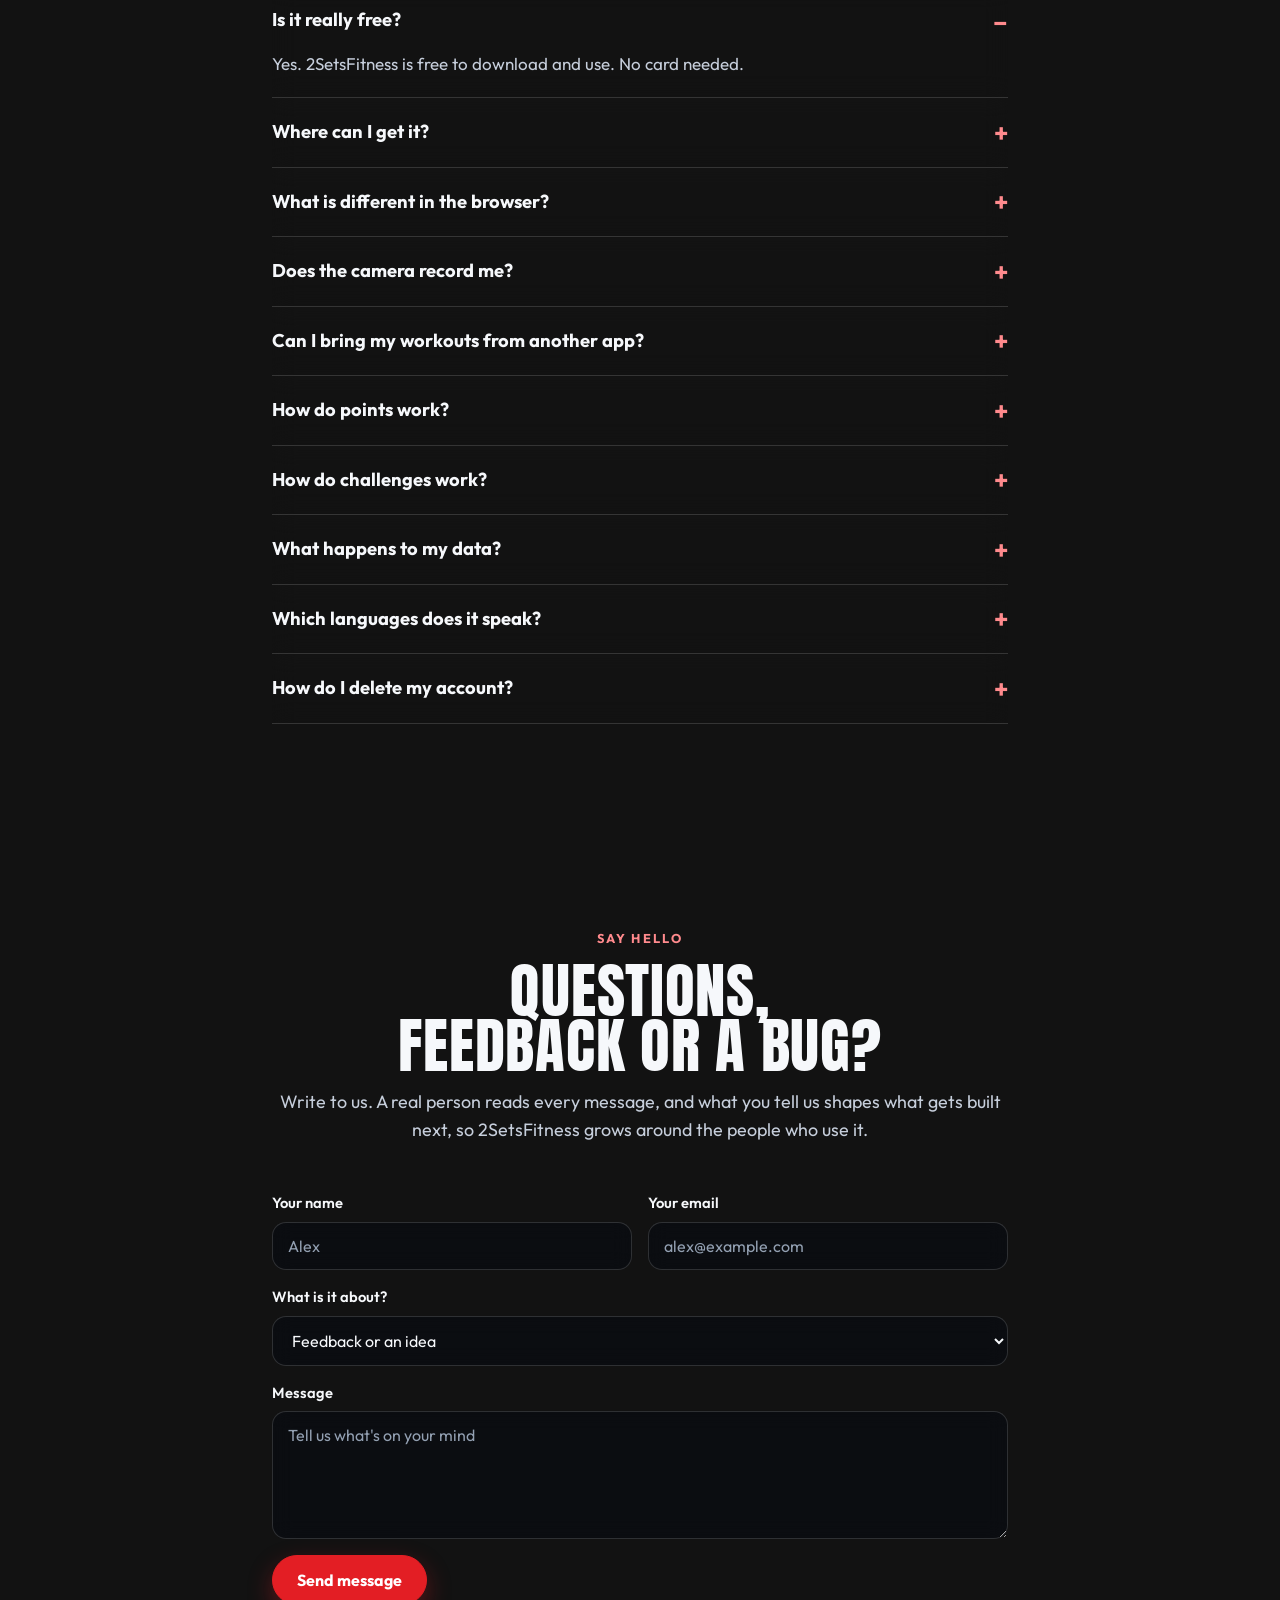
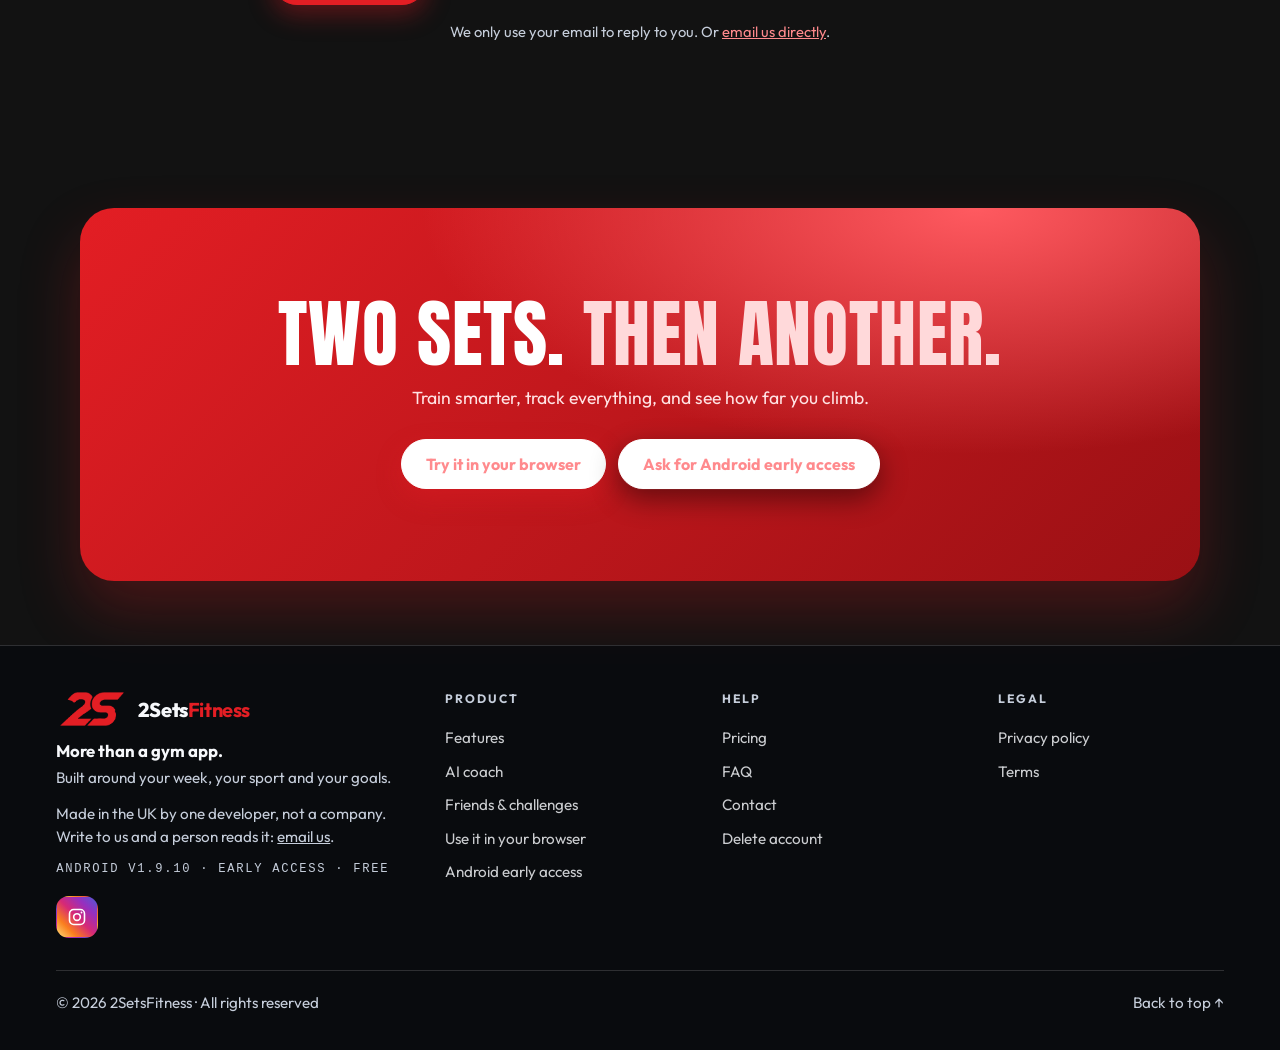
==== commit 9c82b0bc: "Put our type where its type was You had it: the smear is the headline being taken off the folder ima" ====
--- a/index.html
+++ b/index.html
@@ -57,7 +57,7 @@
   <!-- the picture, whole, at its own proportions. What fills the space
        beside it is a tone on .scene, not a second blurred copy of the
        picture: that copy read as the page being out of focus. -->
-  <img class="photo" src="img/bg/summit-clean.jpg?v=1" alt="" width="1600" height="1760" fetchpriority="high">
+  <img class="photo" src="img/bg/summit-rig.jpg?v=9" alt="" width="2200" height="1238" fetchpriority="high">
   <div class="weather"><i class="drift"></i><i class="sun"></i></div>
   <div class="scrim"></div>
 </div>
--- a/styles.redesign.css
+++ b/styles.redesign.css
@@ -1437,3 +1437,36 @@
     -webkit-mask-image: none; mask-image: none;
   }
 }
+
+
+/* ======================================================================
+   THE MOCKUP'S OWN FRAMING
+   The picture is the whole 16:9 frame again, edge to edge, as in the
+   file. What makes the repair invisible is not more repairing -- it is
+   putting our type where its type was. The headline was printed across
+   x 4%-51% of that frame; ours stopped at 33%, which is precisely the
+   band that was showing. Sized to match, the rebuilt pixels are behind
+   the words that replaced them.
+   ====================================================================== */
+.scene .photo {
+  top: -3%; right: 0; bottom: auto; left: 0;
+  width: 100%; height: 106%; min-width: 0;
+  object-fit: cover; object-position: 50% 50%;
+  -webkit-mask-image: none; mask-image: none;
+}
+.scene { background: #07080c; }
+.scene .scrim {
+  background:
+    linear-gradient(180deg, rgba(7,8,12,0) 62%, rgba(7,8,12,.16) 80%,
+      rgba(7,8,12,.48) 93%, rgba(7,8,12,.68) 100%),
+    linear-gradient(96deg, rgba(7,8,12,.3) 0%, rgba(7,8,12,.18) 14%,
+      rgba(7,8,12,.07) 28%, rgba(7,8,12,.03) 44%, rgba(7,8,12,.02) 100%);
+}
+/* the mockup's scale, so the words cover what they are standing on */
+.hero h1 { font-size: clamp(2.6rem, 10.4vw, 6.2rem); }
+.hero-copy { max-width: 64rem; }
+.hero .lede { font-size: clamp(1.05rem, 3.1vw, 1.45rem); max-width: 34rem; }
+
+@media (max-width: 900px) {
+  .scene .photo { top: 0; object-position: 42% center; }
+}
